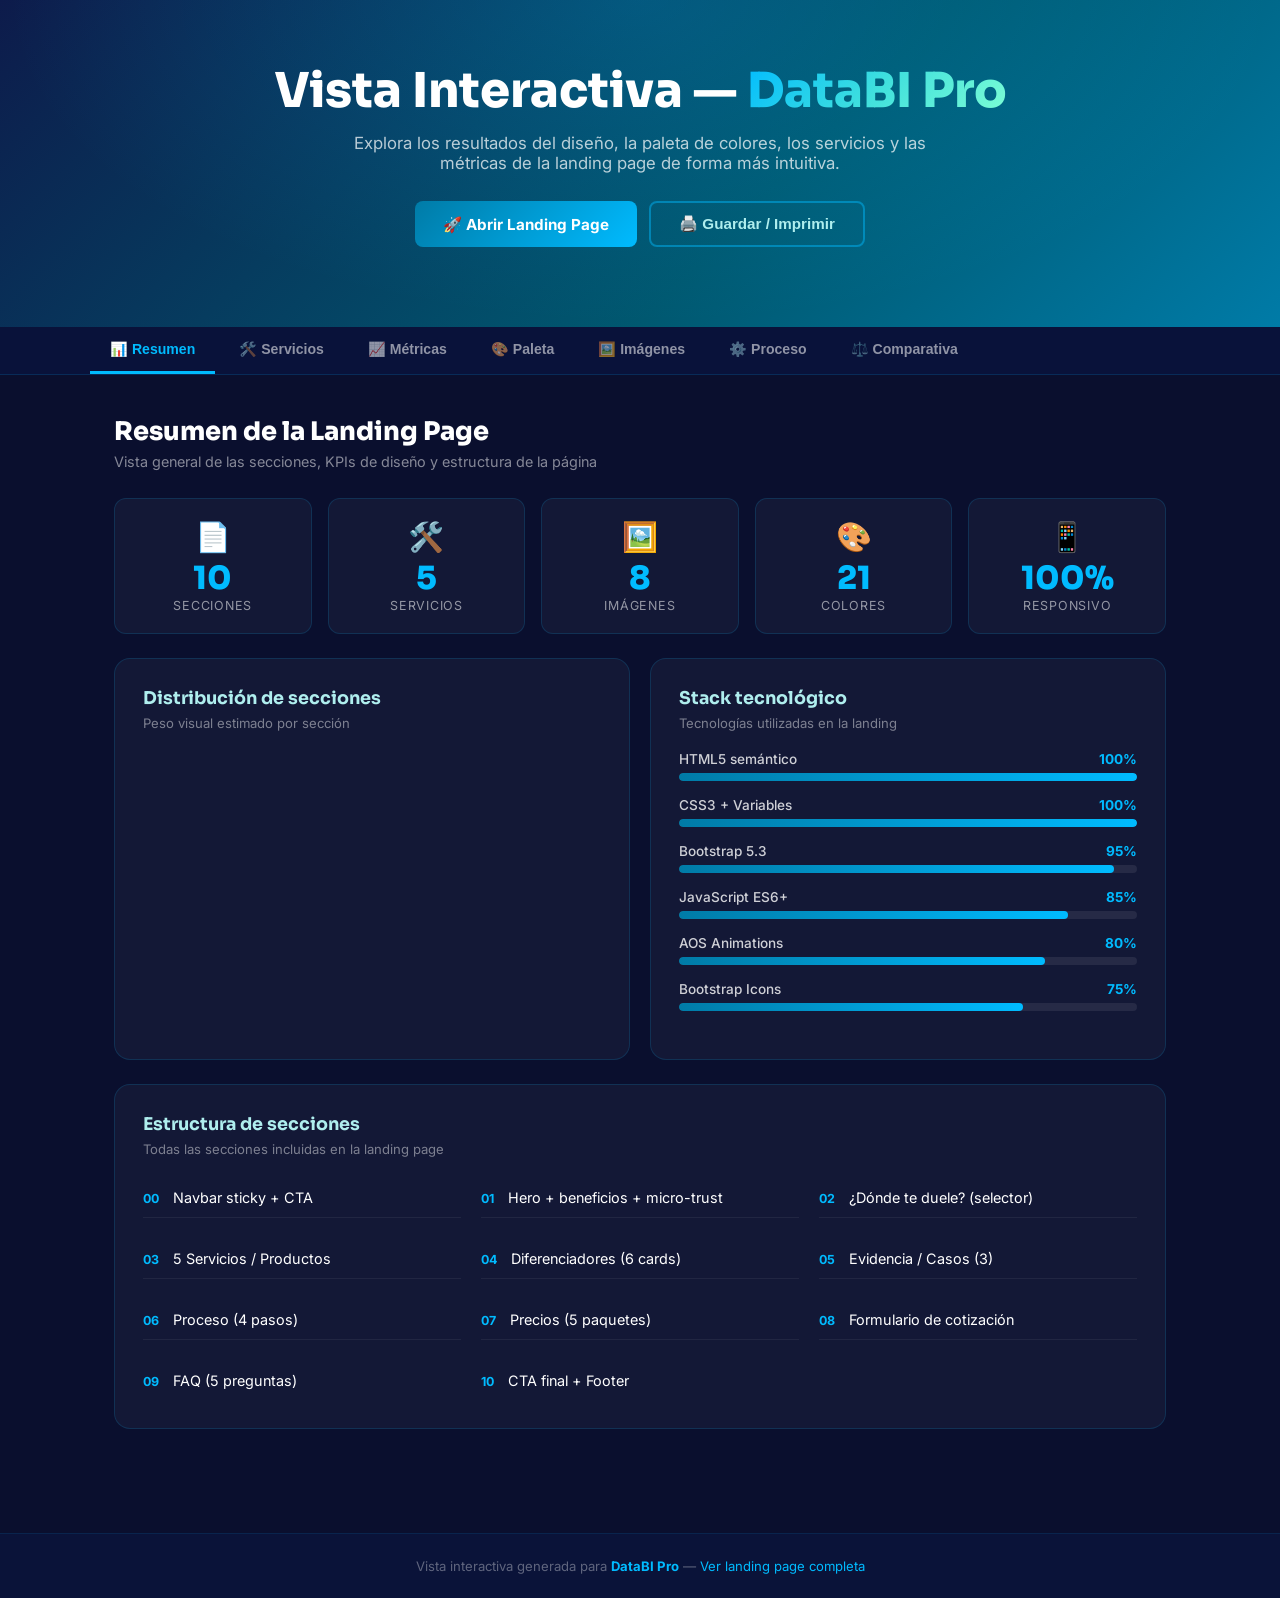
==== preview.html @ 124decd7 "Add files via upload" ====
<!DOCTYPE html>
<html lang="es">
<head>
  <meta charset="UTF-8" />
  <meta name="viewport" content="width=device-width, initial-scale=1.0" />
  <title>Vista Previa Interactiva — DataBI Pro Landing Page</title>
  <link href="https://fonts.googleapis.com/css2?family=Inter:wght@300;400;500;600;700;800&family=Sora:wght@600;700;800&display=swap" rel="stylesheet" />
  <script src="https://cdn.jsdelivr.net/npm/chart.js@4.4.3/dist/chart.umd.min.js"></script>
  <style>
    :root {
      --cyan:      #00BBFF;
      --turquoise: #40E0DD;
      --teal:      #008080;
      --cerulean:  #007BA7;
      --midnight:  #191970;
      --deep-sea:  #005870;
      --aqua:      #7FFFD4;
      --sky:       #87CEEB;
      --pale:      #AFEEEE;
    }

    * { box-sizing: border-box; margin: 0; padding: 0; }
    html { scroll-behavior: smooth; }

    body {
      font-family: 'Inter', sans-serif;
      background: #0a0f2e;
      color: #e8f4fd;
      overflow-x: hidden;
    }

    /* ── Header ─────────────────────────────────────────── */
    .pv-header {
      background: linear-gradient(135deg, #0d1b4b 0%, #005870 60%, #007BA7 100%);
      padding: 60px 24px 80px;
      text-align: center;
      position: relative;
      overflow: hidden;
    }

    .pv-header::before {
      content: '';
      position: absolute;
      inset: 0;
      background: radial-gradient(ellipse at 50% 0%, rgba(0,187,255,0.18) 0%, transparent 70%);
    }

    .pv-header h1 {
      font-family: 'Sora', sans-serif;
      font-size: clamp(1.8rem, 4vw, 3rem);
      font-weight: 800;
      color: #fff;
      position: relative;
      z-index: 1;
      margin-bottom: 12px;
    }

    .pv-header h1 span {
      background: linear-gradient(135deg, var(--cyan), var(--turquoise), var(--aqua));
      -webkit-background-clip: text;
      -webkit-text-fill-color: transparent;
      background-clip: text;
    }

    .pv-header p {
      color: rgba(255,255,255,0.72);
      font-size: 1.05rem;
      max-width: 640px;
      margin: 0 auto 28px;
      position: relative;
      z-index: 1;
    }

    .pv-header-btns {
      display: flex;
      flex-wrap: wrap;
      gap: 12px;
      justify-content: center;
      position: relative;
      z-index: 1;
    }

    .btn-view-landing {
      background: linear-gradient(135deg, var(--cerulean), var(--cyan));
      color: #fff;
      font-weight: 700;
      font-size: 0.95rem;
      padding: 12px 28px;
      border-radius: 8px;
      border: none;
      cursor: pointer;
      text-decoration: none;
      transition: transform 0.2s, box-shadow 0.2s;
      display: inline-flex;
      align-items: center;
      gap: 8px;
    }

    .btn-view-landing:hover {
      transform: translateY(-2px);
      box-shadow: 0 8px 24px rgba(0,187,255,0.4);
      color: #fff;
    }

    .btn-outline {
      background: transparent;
      border: 2px solid rgba(0,187,255,0.45);
      color: var(--pale);
      font-weight: 600;
      font-size: 0.95rem;
      padding: 12px 28px;
      border-radius: 8px;
      cursor: pointer;
      text-decoration: none;
      transition: background 0.2s, border-color 0.2s;
      display: inline-flex;
      align-items: center;
      gap: 8px;
    }

    .btn-outline:hover {
      background: rgba(0,187,255,0.1);
      border-color: var(--cyan);
      color: var(--pale);
    }

    /* ── Nav tabs ────────────────────────────────────────── */
    .pv-nav {
      background: rgba(10, 20, 60, 0.95);
      border-bottom: 1px solid rgba(0,187,255,0.15);
      position: sticky;
      top: 0;
      z-index: 100;
      padding: 0 24px;
      overflow-x: auto;
    }

    .pv-nav-inner {
      display: flex;
      gap: 4px;
      max-width: 1100px;
      margin: 0 auto;
      white-space: nowrap;
    }

    .pv-tab {
      padding: 14px 20px;
      font-size: 0.88rem;
      font-weight: 600;
      color: rgba(255,255,255,0.55);
      cursor: pointer;
      border-bottom: 3px solid transparent;
      transition: color 0.2s, border-color 0.2s;
      background: none;
      border-top: none;
      border-left: none;
      border-right: none;
      white-space: nowrap;
    }

    .pv-tab:hover { color: var(--cyan); }
    .pv-tab.active {
      color: var(--cyan);
      border-bottom-color: var(--cyan);
    }

    /* ── Main container ──────────────────────────────────── */
    .pv-main {
      max-width: 1100px;
      margin: 0 auto;
      padding: 40px 24px 80px;
    }

    /* ── Section panels ──────────────────────────────────── */
    .pv-panel {
      display: none;
      animation: fadeIn 0.4s ease;
    }

    .pv-panel.active { display: block; }

    @keyframes fadeIn {
      from { opacity: 0; transform: translateY(12px); }
      to   { opacity: 1; transform: translateY(0); }
    }

    /* ── Cards ───────────────────────────────────────────── */
    .pv-card {
      background: rgba(255,255,255,0.04);
      border: 1px solid rgba(0,187,255,0.15);
      border-radius: 16px;
      padding: 28px;
      margin-bottom: 24px;
      transition: border-color 0.25s;
    }

    .pv-card:hover { border-color: rgba(0,187,255,0.35); }

    .pv-card-title {
      font-family: 'Sora', sans-serif;
      font-size: 1.1rem;
      font-weight: 700;
      color: var(--pale);
      margin-bottom: 6px;
    }

    .pv-card-sub {
      font-size: 0.82rem;
      color: rgba(255,255,255,0.45);
      margin-bottom: 20px;
    }

    /* ── Grid ────────────────────────────────────────────── */
    .grid-2 { display: grid; grid-template-columns: repeat(auto-fit, minmax(300px, 1fr)); gap: 20px; }
    .grid-3 { display: grid; grid-template-columns: repeat(auto-fit, minmax(240px, 1fr)); gap: 20px; }
    .grid-5 { display: grid; grid-template-columns: repeat(auto-fit, minmax(180px, 1fr)); gap: 16px; }

    /* ── KPI tiles ───────────────────────────────────────── */
    .kpi-tile {
      background: rgba(255,255,255,0.04);
      border: 1px solid rgba(0,187,255,0.15);
      border-radius: 12px;
      padding: 20px;
      text-align: center;
      transition: transform 0.2s, border-color 0.2s;
    }

    .kpi-tile:hover {
      transform: translateY(-3px);
      border-color: var(--cyan);
    }

    .kpi-icon {
      font-size: 1.8rem;
      margin-bottom: 8px;
    }

    .kpi-value {
      font-family: 'Sora', sans-serif;
      font-size: 2rem;
      font-weight: 800;
      color: var(--cyan);
      line-height: 1;
      margin-bottom: 4px;
    }

    .kpi-label {
      font-size: 0.78rem;
      color: rgba(255,255,255,0.55);
      text-transform: uppercase;
      letter-spacing: 0.06em;
    }

    /* ── Section heading ─────────────────────────────────── */
    .pv-section-heading {
      margin-bottom: 28px;
    }

    .pv-section-heading h2 {
      font-family: 'Sora', sans-serif;
      font-size: 1.6rem;
      font-weight: 800;
      color: #fff;
      margin-bottom: 6px;
    }

    .pv-section-heading p {
      font-size: 0.9rem;
      color: rgba(255,255,255,0.5);
    }

    /* ── Chart wrapper ───────────────────────────────────── */
    .chart-wrapper {
      position: relative;
      height: 280px;
    }

    .chart-wrapper-tall {
      position: relative;
      height: 340px;
    }

    /* ── Color palette display ───────────────────────────── */
    .palette-grid {
      display: grid;
      grid-template-columns: repeat(auto-fill, minmax(120px, 1fr));
      gap: 10px;
    }

    .palette-swatch {
      border-radius: 10px;
      overflow: hidden;
      border: 1px solid rgba(255,255,255,0.08);
      cursor: pointer;
      transition: transform 0.2s;
    }

    .palette-swatch:hover { transform: scale(1.04); }

    .swatch-color {
      height: 60px;
    }

    .swatch-info {
      background: rgba(10,20,60,0.85);
      padding: 8px 10px;
    }

    .swatch-name {
      font-size: 0.72rem;
      font-weight: 600;
      color: rgba(255,255,255,0.85);
      display: block;
      margin-bottom: 2px;
    }

    .swatch-hex {
      font-size: 0.68rem;
      color: rgba(255,255,255,0.45);
      font-family: monospace;
    }

    /* ── Service cards ───────────────────────────────────── */
    .service-mini {
      background: rgba(255,255,255,0.04);
      border: 1px solid rgba(0,187,255,0.15);
      border-radius: 12px;
      padding: 20px;
      transition: transform 0.2s, border-color 0.2s;
    }

    .service-mini:hover {
      transform: translateY(-3px);
      border-color: var(--cyan);
    }

    .service-mini-num {
      font-family: 'Sora', sans-serif;
      font-size: 2rem;
      font-weight: 900;
      color: rgba(0,187,255,0.2);
      line-height: 1;
      margin-bottom: -4px;
    }

    .service-mini-title {
      font-weight: 700;
      font-size: 0.92rem;
      color: #fff;
      margin-bottom: 6px;
    }

    .service-mini-desc {
      font-size: 0.8rem;
      color: rgba(255,255,255,0.5);
      line-height: 1.5;
    }

    .service-mini-badge {
      display: inline-block;
      background: rgba(0,187,255,0.12);
      border: 1px solid rgba(0,187,255,0.25);
      color: var(--cyan);
      font-size: 0.7rem;
      font-weight: 600;
      padding: 3px 10px;
      border-radius: 50px;
      margin-top: 10px;
    }

    /* ── Timeline ────────────────────────────────────────── */
    .timeline {
      position: relative;
      padding-left: 32px;
    }

    .timeline::before {
      content: '';
      position: absolute;
      left: 11px;
      top: 0;
      bottom: 0;
      width: 2px;
      background: linear-gradient(to bottom, var(--cyan), transparent);
    }

    .timeline-item {
      position: relative;
      margin-bottom: 28px;
    }

    .timeline-dot {
      position: absolute;
      left: -28px;
      top: 4px;
      width: 24px;
      height: 24px;
      background: linear-gradient(135deg, var(--cerulean), var(--cyan));
      border-radius: 50%;
      display: flex;
      align-items: center;
      justify-content: center;
      font-size: 0.7rem;
      font-weight: 800;
      color: #fff;
    }

    .timeline-title {
      font-weight: 700;
      font-size: 0.95rem;
      color: #fff;
      margin-bottom: 4px;
    }

    .timeline-desc {
      font-size: 0.84rem;
      color: rgba(255,255,255,0.55);
    }

    .timeline-badge {
      display: inline-block;
      background: rgba(64,224,221,0.12);
      color: var(--turquoise);
      font-size: 0.72rem;
      font-weight: 600;
      padding: 2px 10px;
      border-radius: 50px;
      margin-left: 8px;
    }

    /* ── Comparison table ────────────────────────────────── */
    .compare-table {
      width: 100%;
      border-collapse: collapse;
      font-size: 0.88rem;
    }

    .compare-table th {
      padding: 12px 16px;
      text-align: left;
      font-size: 0.78rem;
      font-weight: 700;
      text-transform: uppercase;
      letter-spacing: 0.06em;
      color: rgba(255,255,255,0.45);
      border-bottom: 1px solid rgba(0,187,255,0.15);
    }

    .compare-table td {
      padding: 12px 16px;
      border-bottom: 1px solid rgba(255,255,255,0.05);
      color: rgba(255,255,255,0.8);
      vertical-align: middle;
    }

    .compare-table tr:hover td {
      background: rgba(0,187,255,0.04);
    }

    .check-yes { color: #40E0DD; font-size: 1.1rem; }
    .check-no  { color: rgba(255,100,100,0.7); font-size: 1.1rem; }

    /* ── Progress bars ───────────────────────────────────── */
    .prog-item { margin-bottom: 16px; }

    .prog-label {
      display: flex;
      justify-content: space-between;
      margin-bottom: 6px;
      font-size: 0.85rem;
    }

    .prog-label span:first-child { color: rgba(255,255,255,0.8); font-weight: 500; }
    .prog-label span:last-child  { color: var(--cyan); font-weight: 700; }

    .prog-bar-bg {
      height: 8px;
      background: rgba(255,255,255,0.08);
      border-radius: 50px;
      overflow: hidden;
    }

    .prog-bar-fill {
      height: 100%;
      border-radius: 50px;
      background: linear-gradient(90deg, var(--cerulean), var(--cyan));
      width: 0%;
      transition: width 1.2s cubic-bezier(0.4, 0, 0.2, 1);
    }

    /* ── Image gallery ───────────────────────────────────── */
    .img-gallery {
      display: grid;
      grid-template-columns: repeat(auto-fill, minmax(220px, 1fr));
      gap: 12px;
    }

    .img-gallery-item {
      border-radius: 10px;
      overflow: hidden;
      border: 1px solid rgba(0,187,255,0.15);
      cursor: pointer;
      transition: transform 0.2s, border-color 0.2s;
      position: relative;
    }

    .img-gallery-item:hover {
      transform: scale(1.02);
      border-color: var(--cyan);
    }

    .img-gallery-item img {
      width: 100%;
      height: 140px;
      object-fit: cover;
      display: block;
    }

    .img-gallery-caption {
      padding: 8px 10px;
      font-size: 0.75rem;
      color: rgba(255,255,255,0.6);
      background: rgba(10,20,60,0.85);
    }

    /* ── Lightbox ────────────────────────────────────────── */
    .lightbox {
      display: none;
      position: fixed;
      inset: 0;
      background: rgba(0,0,0,0.9);
      z-index: 9999;
      align-items: center;
      justify-content: center;
      padding: 20px;
    }

    .lightbox.open { display: flex; }

    .lightbox img {
      max-width: 90vw;
      max-height: 85vh;
      border-radius: 12px;
      box-shadow: 0 20px 60px rgba(0,0,0,0.5);
    }

    .lightbox-close {
      position: absolute;
      top: 20px;
      right: 24px;
      font-size: 2rem;
      color: #fff;
      cursor: pointer;
      background: none;
      border: none;
      line-height: 1;
    }

    /* ── Tooltip ─────────────────────────────────────────── */
    .tooltip-copy {
      position: fixed;
      bottom: 24px;
      left: 50%;
      transform: translateX(-50%);
      background: var(--cerulean);
      color: #fff;
      padding: 8px 20px;
      border-radius: 50px;
      font-size: 0.85rem;
      font-weight: 600;
      opacity: 0;
      transition: opacity 0.3s;
      pointer-events: none;
      z-index: 9998;
    }

    .tooltip-copy.show { opacity: 1; }

    /* ── Footer ──────────────────────────────────────────── */
    .pv-footer {
      background: rgba(10,20,60,0.8);
      border-top: 1px solid rgba(0,187,255,0.1);
      padding: 24px;
      text-align: center;
    }

    .pv-footer p {
      font-size: 0.82rem;
      color: rgba(255,255,255,0.35);
    }

    .pv-footer a {
      color: var(--cyan);
      text-decoration: none;
    }

    /* ── Responsive ──────────────────────────────────────── */
    @media (max-width: 600px) {
      .pv-header { padding: 40px 16px 60px; }
      .pv-main { padding: 24px 16px 60px; }
      .grid-2, .grid-3, .grid-5 { grid-template-columns: 1fr; }
      .chart-wrapper { height: 220px; }
    }
  </style>
</head>
<body>

<!-- ── Header ────────────────────────────────────────────── -->
<div class="pv-header">
  <h1>Vista Interactiva — <span>DataBI Pro</span></h1>
  <p>Explora los resultados del diseño, la paleta de colores, los servicios y las métricas de la landing page de forma más intuitiva.</p>
  <div class="pv-header-btns">
    <a href="index.html" target="_blank" class="btn-view-landing">
      🚀 Abrir Landing Page
    </a>
    <button class="btn-outline" onclick="window.print()">
      🖨️ Guardar / Imprimir
    </button>
  </div>
</div>

<!-- ── Navigation tabs ───────────────────────────────────── -->
<nav class="pv-nav">
  <div class="pv-nav-inner">
    <button class="pv-tab active" onclick="showPanel('overview')">📊 Resumen</button>
    <button class="pv-tab" onclick="showPanel('services')">🛠️ Servicios</button>
    <button class="pv-tab" onclick="showPanel('metrics')">📈 Métricas</button>
    <button class="pv-tab" onclick="showPanel('palette')">🎨 Paleta</button>
    <button class="pv-tab" onclick="showPanel('images')">🖼️ Imágenes</button>
    <button class="pv-tab" onclick="showPanel('process')">⚙️ Proceso</button>
    <button class="pv-tab" onclick="showPanel('compare')">⚖️ Comparativa</button>
  </div>
</nav>

<!-- ── Main content ──────────────────────────────────────── -->
<main class="pv-main">

  <!-- ===== OVERVIEW ===== -->
  <div id="panel-overview" class="pv-panel active">
    <div class="pv-section-heading">
      <h2>Resumen de la Landing Page</h2>
      <p>Vista general de las secciones, KPIs de diseño y estructura de la página</p>
    </div>

    <!-- KPIs -->
    <div class="grid-5" style="margin-bottom:24px;">
      <div class="kpi-tile">
        <div class="kpi-icon">📄</div>
        <div class="kpi-value" data-count="10">0</div>
        <div class="kpi-label">Secciones</div>
      </div>
      <div class="kpi-tile">
        <div class="kpi-icon">🛠️</div>
        <div class="kpi-value" data-count="5">0</div>
        <div class="kpi-label">Servicios</div>
      </div>
      <div class="kpi-tile">
        <div class="kpi-icon">🖼️</div>
        <div class="kpi-value" data-count="8">0</div>
        <div class="kpi-label">Imágenes</div>
      </div>
      <div class="kpi-tile">
        <div class="kpi-icon">🎨</div>
        <div class="kpi-value" data-count="21">0</div>
        <div class="kpi-label">Colores</div>
      </div>
      <div class="kpi-tile">
        <div class="kpi-icon">📱</div>
        <div class="kpi-value">100%</div>
        <div class="kpi-label">Responsivo</div>
      </div>
    </div>

    <div class="grid-2">
      <!-- Secciones chart -->
      <div class="pv-card">
        <div class="pv-card-title">Distribución de secciones</div>
        <div class="pv-card-sub">Peso visual estimado por sección</div>
        <div class="chart-wrapper">
          <canvas id="sectionsChart"></canvas>
        </div>
      </div>

      <!-- Tech stack -->
      <div class="pv-card">
        <div class="pv-card-title">Stack tecnológico</div>
        <div class="pv-card-sub">Tecnologías utilizadas en la landing</div>
        <div style="margin-top:8px;">
          <div class="prog-item">
            <div class="prog-label"><span>HTML5 semántico</span><span>100%</span></div>
            <div class="prog-bar-bg"><div class="prog-bar-fill" data-width="100"></div></div>
          </div>
          <div class="prog-item">
            <div class="prog-label"><span>CSS3 + Variables</span><span>100%</span></div>
            <div class="prog-bar-bg"><div class="prog-bar-fill" data-width="100"></div></div>
          </div>
          <div class="prog-item">
            <div class="prog-label"><span>Bootstrap 5.3</span><span>95%</span></div>
            <div class="prog-bar-bg"><div class="prog-bar-fill" data-width="95"></div></div>
          </div>
          <div class="prog-item">
            <div class="prog-label"><span>JavaScript ES6+</span><span>85%</span></div>
            <div class="prog-bar-bg"><div class="prog-bar-fill" data-width="85"></div></div>
          </div>
          <div class="prog-item">
            <div class="prog-label"><span>AOS Animations</span><span>80%</span></div>
            <div class="prog-bar-bg"><div class="prog-bar-fill" data-width="80"></div></div>
          </div>
          <div class="prog-item">
            <div class="prog-label"><span>Bootstrap Icons</span><span>75%</span></div>
            <div class="prog-bar-bg"><div class="prog-bar-fill" data-width="75"></div></div>
          </div>
        </div>
      </div>
    </div>

    <!-- Sections list -->
    <div class="pv-card">
      <div class="pv-card-title">Estructura de secciones</div>
      <div class="pv-card-sub">Todas las secciones incluidas en la landing page</div>
      <div class="grid-3" style="margin-top:8px;">
        <div style="padding:10px 0; border-bottom:1px solid rgba(255,255,255,0.06);">
          <span style="color:var(--cyan);font-weight:700;font-size:0.78rem;">00</span>
          <span style="color:#fff;font-size:0.9rem;margin-left:10px;">Navbar sticky + CTA</span>
        </div>
        <div style="padding:10px 0; border-bottom:1px solid rgba(255,255,255,0.06);">
          <span style="color:var(--cyan);font-weight:700;font-size:0.78rem;">01</span>
          <span style="color:#fff;font-size:0.9rem;margin-left:10px;">Hero + beneficios + micro-trust</span>
        </div>
        <div style="padding:10px 0; border-bottom:1px solid rgba(255,255,255,0.06);">
          <span style="color:var(--cyan);font-weight:700;font-size:0.78rem;">02</span>
          <span style="color:#fff;font-size:0.9rem;margin-left:10px;">¿Dónde te duele? (selector)</span>
        </div>
        <div style="padding:10px 0; border-bottom:1px solid rgba(255,255,255,0.06);">
          <span style="color:var(--cyan);font-weight:700;font-size:0.78rem;">03</span>
          <span style="color:#fff;font-size:0.9rem;margin-left:10px;">5 Servicios / Productos</span>
        </div>
        <div style="padding:10px 0; border-bottom:1px solid rgba(255,255,255,0.06);">
          <span style="color:var(--cyan);font-weight:700;font-size:0.78rem;">04</span>
          <span style="color:#fff;font-size:0.9rem;margin-left:10px;">Diferenciadores (6 cards)</span>
        </div>
        <div style="padding:10px 0; border-bottom:1px solid rgba(255,255,255,0.06);">
          <span style="color:var(--cyan);font-weight:700;font-size:0.78rem;">05</span>
          <span style="color:#fff;font-size:0.9rem;margin-left:10px;">Evidencia / Casos (3)</span>
        </div>
        <div style="padding:10px 0; border-bottom:1px solid rgba(255,255,255,0.06);">
          <span style="color:var(--cyan);font-weight:700;font-size:0.78rem;">06</span>
          <span style="color:#fff;font-size:0.9rem;margin-left:10px;">Proceso (4 pasos)</span>
        </div>
        <div style="padding:10px 0; border-bottom:1px solid rgba(255,255,255,0.06);">
          <span style="color:var(--cyan);font-weight:700;font-size:0.78rem;">07</span>
          <span style="color:#fff;font-size:0.9rem;margin-left:10px;">Precios (5 paquetes)</span>
        </div>
        <div style="padding:10px 0; border-bottom:1px solid rgba(255,255,255,0.06);">
          <span style="color:var(--cyan);font-weight:700;font-size:0.78rem;">08</span>
          <span style="color:#fff;font-size:0.9rem;margin-left:10px;">Formulario de cotización</span>
        </div>
        <div style="padding:10px 0;">
          <span style="color:var(--cyan);font-weight:700;font-size:0.78rem;">09</span>
          <span style="color:#fff;font-size:0.9rem;margin-left:10px;">FAQ (5 preguntas)</span>
        </div>
        <div style="padding:10px 0;">
          <span style="color:var(--cyan);font-weight:700;font-size:0.78rem;">10</span>
          <span style="color:#fff;font-size:0.9rem;margin-left:10px;">CTA final + Footer</span>
        </div>
      </div>
    </div>
  </div>

  <!-- ===== SERVICES ===== -->
  <div id="panel-services" class="pv-panel">
    <div class="pv-section-heading">
      <h2>Los 5 Servicios</h2>
      <p>Detalle interactivo de cada producto ofrecido</p>
    </div>

    <div class="grid-2" style="margin-bottom:24px;">
      <div class="pv-card">
        <div class="pv-card-title">Distribución de servicios por tipo</div>
        <div class="pv-card-sub">Clasificación por área de especialización</div>
        <div class="chart-wrapper">
          <canvas id="servicesChart"></canvas>
        </div>
      </div>
      <div class="pv-card">
        <div class="pv-card-title">Complejidad estimada por servicio</div>
        <div class="pv-card-sub">Escala 1–10 según alcance técnico</div>
        <div class="chart-wrapper">
          <canvas id="complexityChart"></canvas>
        </div>
      </div>
    </div>

    <div class="grid-3">
      <div class="service-mini">
        <div class="service-mini-num">01</div>
        <div class="service-mini-title">Auditoría BI + Plan de Acción</div>
        <div class="service-mini-desc">Gobernanza + Performance. Revisión de modelo, DAX, seguridad y UX.</div>
        <div class="service-mini-badge">Gobernanza</div>
      </div>
      <div class="service-mini">
        <div class="service-mini-num">02</div>
        <div class="service-mini-title">Dashboard Power BI + Modelo</div>
        <div class="service-mini-desc">End-to-end. KPI definition, modelo estrella, DAX, publicación.</div>
        <div class="service-mini-badge">Visualización</div>
      </div>
      <div class="service-mini">
        <div class="service-mini-num">03</div>
        <div class="service-mini-title">Ingeniería y Arquitectura de Datos</div>
        <div class="service-mini-desc">ETL/ELT + Estructura. Pipeline, diccionario, automatización.</div>
        <div class="service-mini-badge">Data Eng.</div>
      </div>
      <div class="service-mini">
        <div class="service-mini-num">04</div>
        <div class="service-mini-title">Predicción y Analítica</div>
        <div class="service-mini-desc">Forecast + Modelos. Feature engineering, evaluación, insights.</div>
        <div class="service-mini-badge">ML / IA</div>
      </div>
      <div class="service-mini">
        <div class="service-mini-num">05</div>
        <div class="service-mini-title">Plan de Negocios</div>
        <div class="service-mini-desc">Para startups y expansión. Financiero, estrategia, KPIs, roadmap.</div>
        <div class="service-mini-badge">Estrategia</div>
      </div>
    </div>
  </div>

  <!-- ===== METRICS ===== -->
  <div id="panel-metrics" class="pv-panel">
    <div class="pv-section-heading">
      <h2>Métricas de Impacto</h2>
      <p>Resultados estimados que la landing page comunica a los prospectos</p>
    </div>

    <div class="grid-3" style="margin-bottom:24px;">
      <div class="kpi-tile">
        <div class="kpi-icon">⏱️</div>
        <div class="kpi-value">–40%</div>
        <div class="kpi-label">Horas de reporte</div>
      </div>
      <div class="kpi-tile">
        <div class="kpi-icon">🎯</div>
        <div class="kpi-value">+25%</div>
        <div class="kpi-label">Precisión forecast</div>
      </div>
      <div class="kpi-tile">
        <div class="kpi-icon">📅</div>
        <div class="kpi-value">–50%</div>
        <div class="kpi-label">Tiempo de cierre</div>
      </div>
    </div>

    <div class="grid-2">
      <div class="pv-card">
        <div class="pv-card-title">Antes vs. Después — Horas de reporte</div>
        <div class="pv-card-sub">Comparación mensual estimada</div>
        <div class="chart-wrapper">
          <canvas id="hoursChart"></canvas>
        </div>
      </div>
      <div class="pv-card">
        <div class="pv-card-title">Precisión de Forecast</div>
        <div class="pv-card-sub">Mejora progresiva con el modelo predictivo</div>
        <div class="chart-wrapper">
          <canvas id="forecastChart"></canvas>
        </div>
      </div>
    </div>

    <div class="pv-card">
      <div class="pv-card-title">Radar de capacidades — DataBI Pro vs. Consultora típica</div>
      <div class="pv-card-sub">Comparación multidimensional de valor entregado</div>
      <div class="chart-wrapper-tall">
        <canvas id="radarChart"></canvas>
      </div>
    </div>
  </div>

  <!-- ===== PALETTE ===== -->
  <div id="panel-palette" class="pv-panel">
    <div class="pv-section-heading">
      <h2>Paleta de Colores</h2>
      <p>Los 21 colores base utilizados en el diseño. Haz clic en un color para copiar el HEX.</p>
    </div>

    <div class="palette-grid" id="paletteGrid"></div>

    <div class="pv-card" style="margin-top:24px;">
      <div class="pv-card-title">Tipografías sugeridas</div>
      <div class="pv-card-sub">Fuentes modernas y legibles seleccionadas para la landing</div>
      <div class="grid-2" style="margin-top:12px;">
        <div style="padding:20px;background:rgba(255,255,255,0.04);border-radius:10px;border:1px solid rgba(0,187,255,0.15);">
          <p style="font-family:'Sora',sans-serif;font-size:1.8rem;font-weight:800;color:#fff;margin-bottom:8px;">Sora</p>
          <p style="font-size:0.82rem;color:rgba(255,255,255,0.5);">Titulares y encabezados — Peso 600, 700, 800</p>
          <p style="font-family:'Sora',sans-serif;font-size:1rem;color:var(--cyan);margin-top:8px;">AaBbCcDd 0123456789</p>
        </div>
        <div style="padding:20px;background:rgba(255,255,255,0.04);border-radius:10px;border:1px solid rgba(0,187,255,0.15);">
          <p style="font-family:'Inter',sans-serif;font-size:1.8rem;font-weight:700;color:#fff;margin-bottom:8px;">Inter</p>
          <p style="font-size:0.82rem;color:rgba(255,255,255,0.5);">Cuerpo y UI — Peso 300, 400, 500, 600, 700</p>
          <p style="font-family:'Inter',sans-serif;font-size:1rem;color:var(--turquoise);margin-top:8px;">AaBbCcDd 0123456789</p>
        </div>
      </div>
    </div>
  </div>

  <!-- ===== IMAGES ===== -->
  <div id="panel-images" class="pv-panel">
    <div class="pv-section-heading">
      <h2>Imágenes Generadas</h2>
      <p>Las 8 imágenes fotorrealistas creadas para la landing page. Haz clic para ampliar.</p>
    </div>

    <div class="img-gallery" id="imgGallery"></div>
  </div>

  <!-- ===== PROCESS ===== -->
  <div id="panel-process" class="pv-panel">
    <div class="pv-section-heading">
      <h2>Proceso de Trabajo</h2>
      <p>Los 4 pasos del proceso de entrega de DataBI Pro</p>
    </div>

    <div class="grid-2">
      <div class="pv-card">
        <div class="pv-card-title">Timeline del proceso</div>
        <div class="pv-card-sub">Desde la cotización hasta el traspaso</div>
        <div class="timeline" style="margin-top:16px;">
          <div class="timeline-item">
            <div class="timeline-dot">1</div>
            <div class="timeline-title">Cotización <span class="timeline-badge">Hoy</span></div>
            <div class="timeline-desc">Objetivo, fuentes de datos, urgencia y alcance. Sin compromiso.</div>
          </div>
          <div class="timeline-item">
            <div class="timeline-dot">2</div>
            <div class="timeline-title">Demo personalizada <span class="timeline-badge">Máx. 24h</span></div>
            <div class="timeline-desc">Demo funcional o propuesta visual ajustada a tu industria.</div>
          </div>
          <div class="timeline-item">
            <div class="timeline-dot">3</div>
            <div class="timeline-title">Implementación por sprints <span class="timeline-badge">Semanal</span></div>
            <div class="timeline-desc">Entregas medibles con avances visibles en cada iteración.</div>
          </div>
          <div class="timeline-item">
            <div class="timeline-dot">4</div>
            <div class="timeline-title">Traspaso + soporte <span class="timeline-badge">Final</span></div>
            <div class="timeline-desc">Documentación, handover completo y continuidad garantizada.</div>
          </div>
        </div>
      </div>

      <div class="pv-card">
        <div class="pv-card-title">Tiempo estimado por fase</div>
        <div class="pv-card-sub">Duración típica según tipo de proyecto</div>
        <div class="chart-wrapper">
          <canvas id="processChart"></canvas>
        </div>
      </div>
    </div>

    <div class="pv-card" style="margin-top:0;">
      <div class="pv-card-title">Metodología aplicada</div>
      <div class="pv-card-sub">Combinación de marcos ágiles y gestión formal</div>
      <div class="grid-3" style="margin-top:12px;">
        <div style="text-align:center;padding:16px;background:rgba(0,187,255,0.06);border-radius:10px;">
          <div style="font-size:2rem;margin-bottom:8px;">🏃</div>
          <div style="font-weight:700;color:#fff;margin-bottom:4px;">Scrum / Agile</div>
          <div style="font-size:0.8rem;color:rgba(255,255,255,0.5);">Sprints semanales / quincenales</div>
        </div>
        <div style="text-align:center;padding:16px;background:rgba(0,187,255,0.06);border-radius:10px;">
          <div style="font-size:2rem;margin-bottom:8px;">📋</div>
          <div style="font-weight:700;color:#fff;margin-bottom:4px;">PMI / IPMA</div>
          <div style="font-size:0.8rem;color:rgba(255,255,255,0.5);">Marco formal de gestión de proyectos</div>
        </div>
        <div style="text-align:center;padding:16px;background:rgba(0,187,255,0.06);border-radius:10px;">
          <div style="font-size:2rem;margin-bottom:8px;">🔒</div>
          <div style="font-weight:700;color:#fff;margin-bottom:4px;">Seguridad</div>
          <div style="font-size:0.8rem;color:rgba(255,255,255,0.5);">NDA + datos anonimizados disponibles</div>
        </div>
      </div>
    </div>
  </div>

  <!-- ===== COMPARE ===== -->
  <div id="panel-compare" class="pv-panel">
    <div class="pv-section-heading">
      <h2>Comparativa</h2>
      <p>DataBI Pro vs. consultoras típicas del mercado</p>
    </div>

    <div class="pv-card">
      <div class="pv-card-title">Tabla comparativa de diferenciadores</div>
      <div class="pv-card-sub">Características clave evaluadas</div>
      <div style="overflow-x:auto;margin-top:12px;">
        <table class="compare-table">
          <thead>
            <tr>
              <th>Característica</th>
              <th>DataBI Pro</th>
              <th>Consultora típica</th>
            </tr>
          </thead>
          <tbody>
            <tr>
              <td>KPIs verificables antes/después</td>
              <td><span class="check-yes">✓</span> Siempre</td>
              <td><span class="check-no">✗</span> Raramente</td>
            </tr>
            <tr>
              <td>Precios transparentes desde el inicio</td>
              <td><span class="check-yes">✓</span> Rangos claros</td>
              <td><span class="check-no">✗</span> Cotización opaca</td>
            </tr>
            <tr>
              <td>Demo personalizada en 24h</td>
              <td><span class="check-yes">✓</span> Garantizado</td>
              <td><span class="check-no">✗</span> 1–2 semanas</td>
            </tr>
            <tr>
              <td>Metodología ágil + formal (PMI/IPMA)</td>
              <td><span class="check-yes">✓</span> Combinada</td>
              <td>⚠️ Solo una</td>
            </tr>
            <tr>
              <td>Stack Microsoft end-to-end</td>
              <td><span class="check-yes">✓</span> Nativo</td>
              <td>⚠️ Parcial</td>
            </tr>
            <tr>
              <td>NDA antes de revisar datos</td>
              <td><span class="check-yes">✓</span> Disponible</td>
              <td>⚠️ Opcional</td>
            </tr>
            <tr>
              <td>Entregables definidos por contrato</td>
              <td><span class="check-yes">✓</span> Siempre</td>
              <td>⚠️ A veces</td>
            </tr>
            <tr>
              <td>Capacidad limitada (calidad garantizada)</td>
              <td><span class="check-yes">✓</span> 3 proyectos/mes</td>
              <td><span class="check-no">✗</span> Sin límite</td>
            </tr>
          </tbody>
        </table>
      </div>
    </div>

    <div class="pv-card">
      <div class="pv-card-title">Paquetes disponibles</div>
      <div class="pv-card-sub">Resumen de los 5 paquetes con su perfil ideal</div>
      <div style="overflow-x:auto;margin-top:12px;">
        <table class="compare-table">
          <thead>
            <tr>
              <th>Paquete</th>
              <th>Nombre</th>
              <th>Ideal para</th>
              <th>Entregables clave</th>
            </tr>
          </thead>
          <tbody>
            <tr>
              <td><span style="color:var(--cyan);font-weight:700;">A</span></td>
              <td>Auditoría BI</td>
              <td>BI lento / sin gobierno</td>
              <td>Informe + Quick wins + Plan</td>
            </tr>
            <tr>
              <td><span style="color:var(--cyan);font-weight:700;">B</span></td>
              <td>Dashboard + Modelo</td>
              <td>Tablero corporativo</td>
              <td>Dataset + Reporte + Guía</td>
            </tr>
            <tr>
              <td><span style="color:var(--cyan);font-weight:700;">C</span></td>
              <td>Data Engineering</td>
              <td>Múltiples fuentes</td>
              <td>Pipeline + Diccionario</td>
            </tr>
            <tr>
              <td><span style="color:var(--cyan);font-weight:700;">D</span></td>
              <td>Forecast / Predicción</td>
              <td>Proyección con control</td>
              <td>Modelo + Métricas + Insights</td>
            </tr>
            <tr>
              <td><span style="color:var(--cyan);font-weight:700;">E</span></td>
              <td>Plan de Negocios</td>
              <td>Startup o expansión</td>
              <td>Documento + Financiero + KPIs</td>
            </tr>
          </tbody>
        </table>
      </div>
    </div>
  </div>

</main>

<!-- ── Footer ─────────────────────────────────────────────── -->
<div class="pv-footer">
  <p>Vista interactiva generada para <strong style="color:var(--cyan);">DataBI Pro</strong> — <a href="index.html" target="_blank">Ver landing page completa</a></p>
</div>

<!-- ── Lightbox ───────────────────────────────────────────── -->
<div class="lightbox" id="lightbox" onclick="closeLightbox()">
  <button class="lightbox-close" onclick="closeLightbox()">✕</button>
  <img id="lightboxImg" src="" alt="" />
</div>

<!-- ── Tooltip ────────────────────────────────────────────── -->
<div class="tooltip-copy" id="tooltipCopy">¡HEX copiado al portapapeles!</div>

<script>
/* ── Tab navigation ─────────────────────────────────────── */
function showPanel(id) {
  document.querySelectorAll('.pv-panel').forEach(p => p.classList.remove('active'));
  document.querySelectorAll('.pv-tab').forEach(t => t.classList.remove('active'));
  document.getElementById('panel-' + id).classList.add('active');
  event.currentTarget.classList.add('active');
  // Animate progress bars when tech panel shown
  if (id === 'overview') animateBars();
  if (id === 'metrics') initMetricCharts();
}

/* ── Counter animation ──────────────────────────────────── */
function animateCounters() {
  document.querySelectorAll('[data-count]').forEach(el => {
    const target = parseInt(el.dataset.count);
    let current = 0;
    const step = Math.ceil(target / 30);
    const timer = setInterval(() => {
      current = Math.min(current + step, target);
      el.textContent = current;
      if (current >= target) clearInterval(timer);
    }, 40);
  });
}

/* ── Progress bars ──────────────────────────────────────── */
function animateBars() {
  setTimeout(() => {
    document.querySelectorAll('.prog-bar-fill').forEach(bar => {
      bar.style.width = bar.dataset.width + '%';
    });
  }, 200);
}

/* ── Color palette ──────────────────────────────────────── */
const palette = [
  { name: 'Pale Blue',       hex: '#AFEEEE' },
  { name: 'Sky Blue',        hex: '#87CEEB' },
  { name: 'Aquamarine',      hex: '#7FFFD4' },
  { name: 'Aqua Blue',       hex: '#00FFFF' },
  { name: 'Cyan',            hex: '#00BBFF' },
  { name: 'Azure',           hex: '#007FFF' },
  { name: 'Deep Blue',       hex: '#0000FF' },
  { name: 'Turquoise',       hex: '#40E0DD' },
  { name: 'Deep Turquoise',  hex: '#00CED1' },
  { name: 'Teal',            hex: '#008080' },
  { name: 'Dark Cyan',       hex: '#008888' },
  { name: 'Cerulean',        hex: '#007BA7' },
  { name: 'Sea Green',       hex: '#2E8B57' },
  { name: 'Deep Sea Blue',   hex: '#005870' },
  { name: 'Steel Blue',      hex: '#4682B4' },
  { name: 'Royal Blue',      hex: '#4169E1' },
  { name: 'Cobalt Blue',     hex: '#0047AB' },
  { name: 'Ocean Blue',      hex: '#4F4285' },
  { name: 'Indigo',          hex: '#4B0082' },
  { name: 'Navy Blue',       hex: '#000080' },
  { name: 'Midnight Blue',   hex: '#191970' },
];

function buildPalette() {
  const grid = document.getElementById('paletteGrid');
  palette.forEach(c => {
    const sw = document.createElement('div');
    sw.className = 'palette-swatch';
    sw.innerHTML = `
      <div class="swatch-color" style="background:${c.hex}"></div>
      <div class="swatch-info">
        <span class="swatch-name">${c.name}</span>
        <span class="swatch-hex">${c.hex}</span>
      </div>
    `;
    sw.addEventListener('click', () => copyHex(c.hex));
    grid.appendChild(sw);
  });
}

function copyHex(hex) {
  navigator.clipboard.writeText(hex).catch(() => {});
  const tip = document.getElementById('tooltipCopy');
  tip.textContent = `¡${hex} copiado!`;
  tip.classList.add('show');
  setTimeout(() => tip.classList.remove('show'), 2200);
}

/* ── Image gallery ──────────────────────────────────────── */
const images = [
  { src: 'images/hero-bg.jpg',           caption: 'Hero — Analista con dashboards' },
  { src: 'images/dashboard-powerbi.jpg', caption: 'Dashboard Power BI' },
  { src: 'images/data-engineering.jpg',  caption: 'Ingeniería de datos / ETL' },
  { src: 'images/bi-audit.jpg',          caption: 'Auditoría BI y gobernanza' },
  { src: 'images/forecast-prediction.jpg', caption: 'Predicción y analítica' },
  { src: 'images/business-plan.jpg',     caption: 'Plan de negocios' },
  { src: 'images/process-steps.jpg',     caption: 'Proceso ágil / sprints' },
  { src: 'images/profile-fortunato.jpg', caption: 'Fortunato Bravo Núñez' },
];

function buildGallery() {
  const gallery = document.getElementById('imgGallery');
  images.forEach(img => {
    const item = document.createElement('div');
    item.className = 'img-gallery-item';
    item.innerHTML = `
      <img src="${img.src}" alt="${img.caption}" loading="lazy" />
      <div class="img-gallery-caption">${img.caption}</div>
    `;
    item.addEventListener('click', () => openLightbox(img.src, img.caption));
    gallery.appendChild(item);
  });
}

function openLightbox(src, alt) {
  document.getElementById('lightboxImg').src = src;
  document.getElementById('lightboxImg').alt = alt;
  document.getElementById('lightbox').classList.add('open');
}

function closeLightbox() {
  document.getElementById('lightbox').classList.remove('open');
}

/* ── Charts ─────────────────────────────────────────────── */
const chartDefaults = {
  plugins: {
    legend: { labels: { color: 'rgba(255,255,255,0.7)', font: { family: 'Inter', size: 12 } } },
    tooltip: { backgroundColor: 'rgba(10,20,60,0.95)', titleColor: '#00BBFF', bodyColor: 'rgba(255,255,255,0.8)', borderColor: 'rgba(0,187,255,0.3)', borderWidth: 1 }
  },
  scales: {
    x: { ticks: { color: 'rgba(255,255,255,0.55)' }, grid: { color: 'rgba(255,255,255,0.06)' } },
    y: { ticks: { color: 'rgba(255,255,255,0.55)' }, grid: { color: 'rgba(255,255,255,0.06)' } }
  }
};

function initOverviewCharts() {
  // Sections donut
  new Chart(document.getElementById('sectionsChart'), {
    type: 'doughnut',
    data: {
      labels: ['Hero', 'Servicios', 'Precios', 'Formulario', 'Proceso', 'Diferenciadores', 'Evidencia', 'FAQ', 'Otros'],
      datasets: [{
        data: [18, 25, 15, 12, 10, 8, 7, 3, 2],
        backgroundColor: ['#007BA7','#00BBFF','#40E0DD','#7FFFD4','#4682B4','#008080','#005870','#4169E1','#191970'],
        borderWidth: 0,
        hoverOffset: 6
      }]
    },
    options: {
      responsive: true, maintainAspectRatio: false,
      plugins: { ...chartDefaults.plugins, legend: { position: 'right', labels: { color: 'rgba(255,255,255,0.7)', font: { size: 11 }, boxWidth: 12 } } },
      cutout: '60%'
    }
  });
}

function initServiceCharts() {
  new Chart(document.getElementById('servicesChart'), {
    type: 'pie',
    data: {
      labels: ['Auditoría BI', 'Dashboard Power BI', 'Data Engineering', 'Predicción', 'Plan de Negocios'],
      datasets: [{
        data: [20, 25, 20, 20, 15],
        backgroundColor: ['#007BA7','#00BBFF','#40E0DD','#4682B4','#2E8B57'],
        borderWidth: 0
      }]
    },
    options: {
      responsive: true, maintainAspectRatio: false,
      plugins: { ...chartDefaults.plugins, legend: { position: 'bottom', labels: { color: 'rgba(255,255,255,0.7)', font: { size: 11 }, boxWidth: 12 } } }
    }
  });

  new Chart(document.getElementById('complexityChart'), {
    type: 'bar',
    data: {
      labels: ['Auditoría BI', 'Dashboard PBI', 'Data Eng.', 'Predicción', 'Plan Negocio'],
      datasets: [{
        label: 'Complejidad (1–10)',
        data: [6, 7, 8, 9, 5],
        backgroundColor: ['rgba(0,123,167,0.7)','rgba(0,187,255,0.7)','rgba(64,224,221,0.7)','rgba(70,130,180,0.7)','rgba(46,139,87,0.7)'],
        borderColor: ['#007BA7','#00BBFF','#40E0DD','#4682B4','#2E8B57'],
        borderWidth: 2,
        borderRadius: 6
      }]
    },
    options: {
      responsive: true, maintainAspectRatio: false,
      plugins: { ...chartDefaults.plugins, legend: { display: false } },
      scales: { ...chartDefaults.scales, y: { ...chartDefaults.scales.y, min: 0, max: 10 } }
    }
  });
}

function initMetricCharts() {
  if (document.getElementById('hoursChart').chart) return;

  const hc = new Chart(document.getElementById('hoursChart'), {
    type: 'bar',
    data: {
      labels: ['Ene', 'Feb', 'Mar', 'Abr', 'May', 'Jun'],
      datasets: [
        { label: 'Antes (hrs)', data: [80, 78, 82, 80, 79, 81], backgroundColor: 'rgba(255,100,100,0.5)', borderColor: '#ff6464', borderWidth: 2, borderRadius: 4 },
        { label: 'Después (hrs)', data: [48, 46, 44, 43, 42, 41], backgroundColor: 'rgba(0,187,255,0.5)', borderColor: '#00BBFF', borderWidth: 2, borderRadius: 4 }
      ]
    },
    options: { responsive: true, maintainAspectRatio: false, plugins: chartDefaults.plugins, scales: chartDefaults.scales }
  });
  document.getElementById('hoursChart').chart = hc;

  const fc = new Chart(document.getElementById('forecastChart'), {
    type: 'line',
    data: {
      labels: ['Mes 1', 'Mes 2', 'Mes 3', 'Mes 4', 'Mes 5', 'Mes 6'],
      datasets: [
        { label: 'Sin modelo (%)', data: [62, 64, 63, 65, 64, 66], borderColor: 'rgba(255,100,100,0.8)', backgroundColor: 'rgba(255,100,100,0.1)', tension: 0.4, fill: true, pointRadius: 4 },
        { label: 'Con modelo (%)', data: [62, 70, 76, 82, 87, 91], borderColor: '#40E0DD', backgroundColor: 'rgba(64,224,221,0.1)', tension: 0.4, fill: true, pointRadius: 4 }
      ]
    },
    options: { responsive: true, maintainAspectRatio: false, plugins: chartDefaults.plugins, scales: { ...chartDefaults.scales, y: { ...chartDefaults.scales.y, min: 50, max: 100 } } }
  });
  document.getElementById('forecastChart').chart = fc;

  const rc = new Chart(document.getElementById('radarChart'), {
    type: 'radar',
    data: {
      labels: ['KPIs verificables', 'Transparencia precio', 'Velocidad entrega', 'Seguridad datos', 'Metodología', 'Stack técnico', 'Documentación'],
      datasets: [
        { label: 'DataBI Pro', data: [9, 9, 9, 8, 9, 9, 8], borderColor: '#00BBFF', backgroundColor: 'rgba(0,187,255,0.15)', pointBackgroundColor: '#00BBFF', pointRadius: 5 },
        { label: 'Consultora típica', data: [5, 4, 5, 6, 6, 6, 5], borderColor: 'rgba(255,100,100,0.7)', backgroundColor: 'rgba(255,100,100,0.08)', pointBackgroundColor: 'rgba(255,100,100,0.7)', pointRadius: 5 }
      ]
    },
    options: {
      responsive: true, maintainAspectRatio: false,
      plugins: chartDefaults.plugins,
      scales: {
        r: {
          min: 0, max: 10,
          ticks: { color: 'rgba(255,255,255,0.4)', stepSize: 2, backdropColor: 'transparent' },
          grid: { color: 'rgba(255,255,255,0.08)' },
          pointLabels: { color: 'rgba(255,255,255,0.7)', font: { size: 11 } },
          angleLines: { color: 'rgba(255,255,255,0.08)' }
        }
      }
    }
  });
  document.getElementById('radarChart').chart = rc;
}

function initProcessChart() {
  new Chart(document.getElementById('processChart'), {
    type: 'horizontalBar',
    ...(() => {
      return {
        type: 'bar',
        data: {
          labels: ['Cotización', 'Demo', 'Sprint 1', 'Sprint 2', 'Sprint 3', 'Traspaso'],
          datasets: [{
            label: 'Días estimados',
            data: [1, 1, 7, 7, 7, 3],
            backgroundColor: ['rgba(0,123,167,0.7)','rgba(0,187,255,0.7)','rgba(64,224,221,0.7)','rgba(64,224,221,0.6)','rgba(64,224,221,0.5)','rgba(46,139,87,0.7)'],
            borderColor: ['#007BA7','#00BBFF','#40E0DD','#40E0DD','#40E0DD','#2E8B57'],
            borderWidth: 2,
            borderRadius: 6
          }]
        },
        options: {
          indexAxis: 'y',
          responsive: true, maintainAspectRatio: false,
          plugins: { ...chartDefaults.plugins, legend: { display: false } },
          scales: { x: { ...chartDefaults.scales.x, title: { display: true, text: 'Días', color: 'rgba(255,255,255,0.4)' } }, y: chartDefaults.scales.y }
        }
      };
    })()
  });
}

/* ── Init ────────────────────────────────────────────────── */
document.addEventListener('DOMContentLoaded', () => {
  buildPalette();
  buildGallery();
  animateCounters();
  animateBars();
  initOverviewCharts();
  initServiceCharts();
  initProcessChart();
});

// ESC to close lightbox
document.addEventListener('keydown', e => {
  if (e.key === 'Escape') closeLightbox();
});
</script>
</body>
</html>
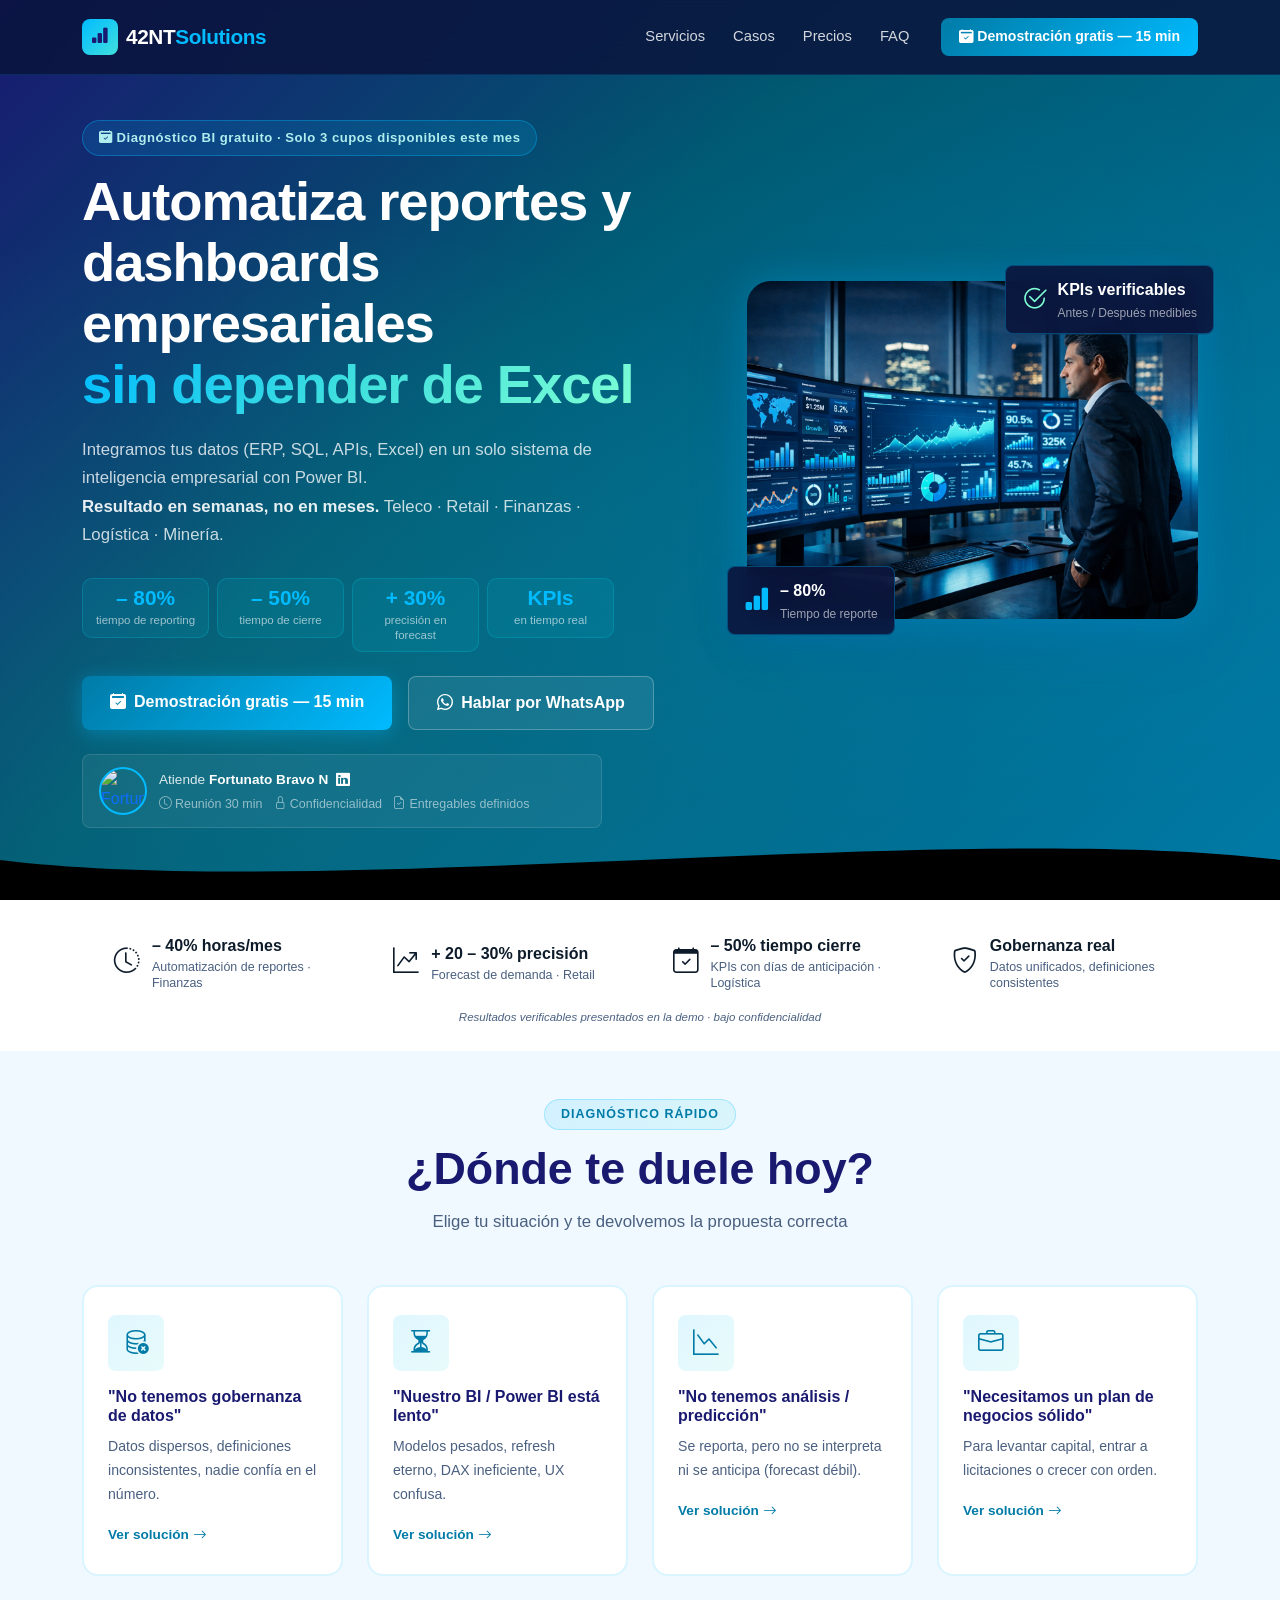
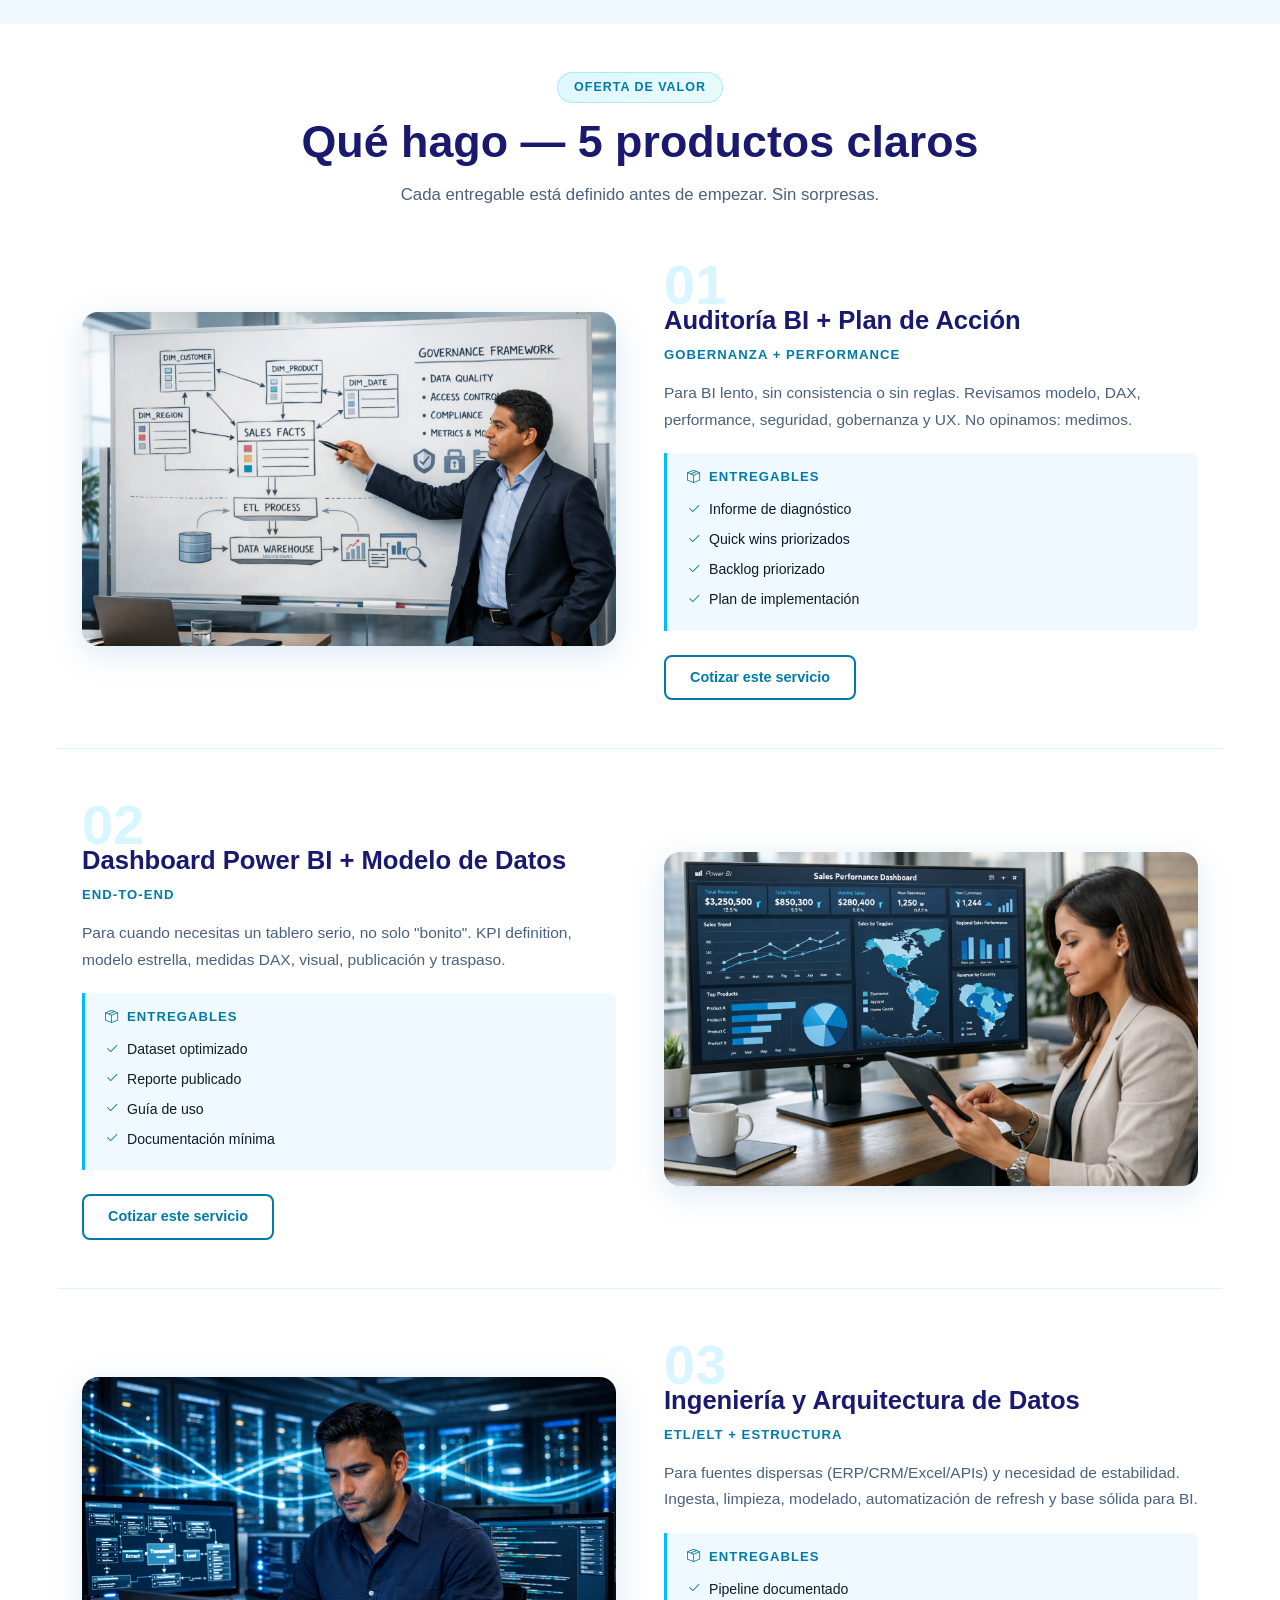
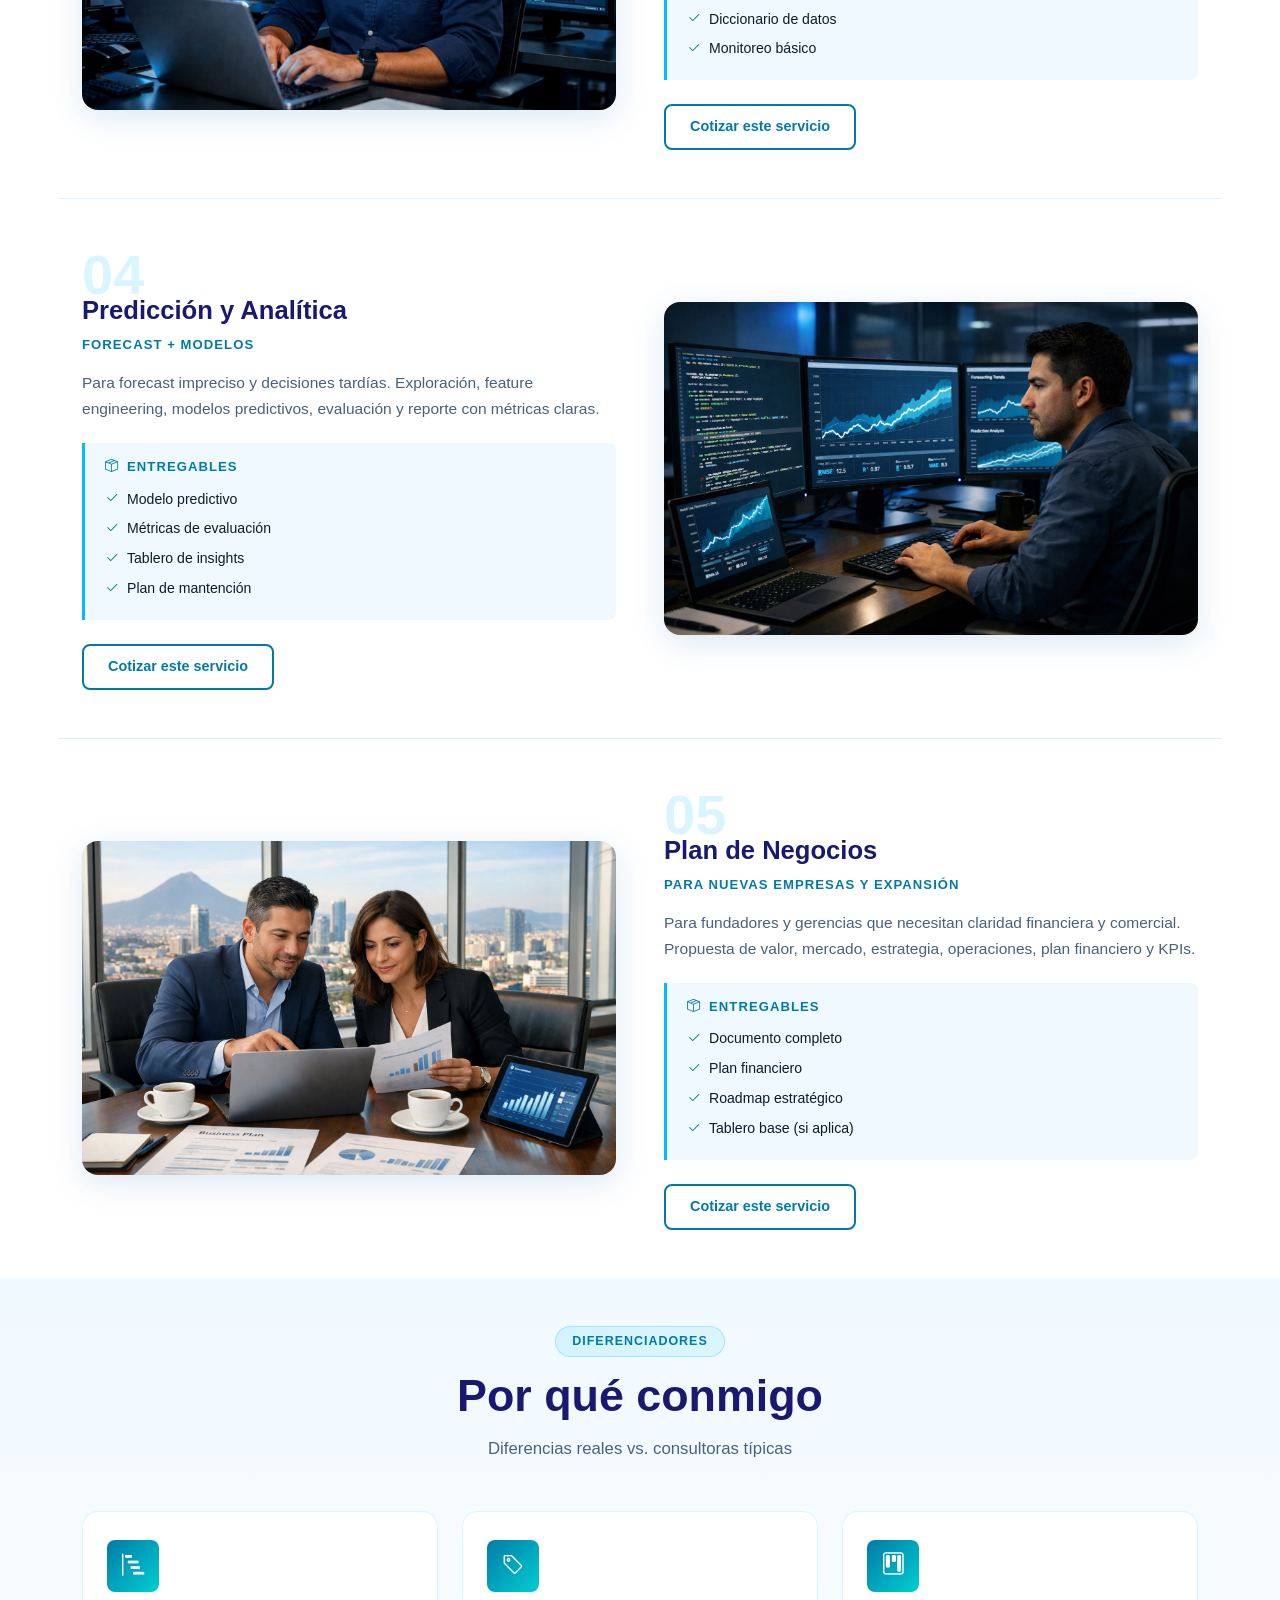
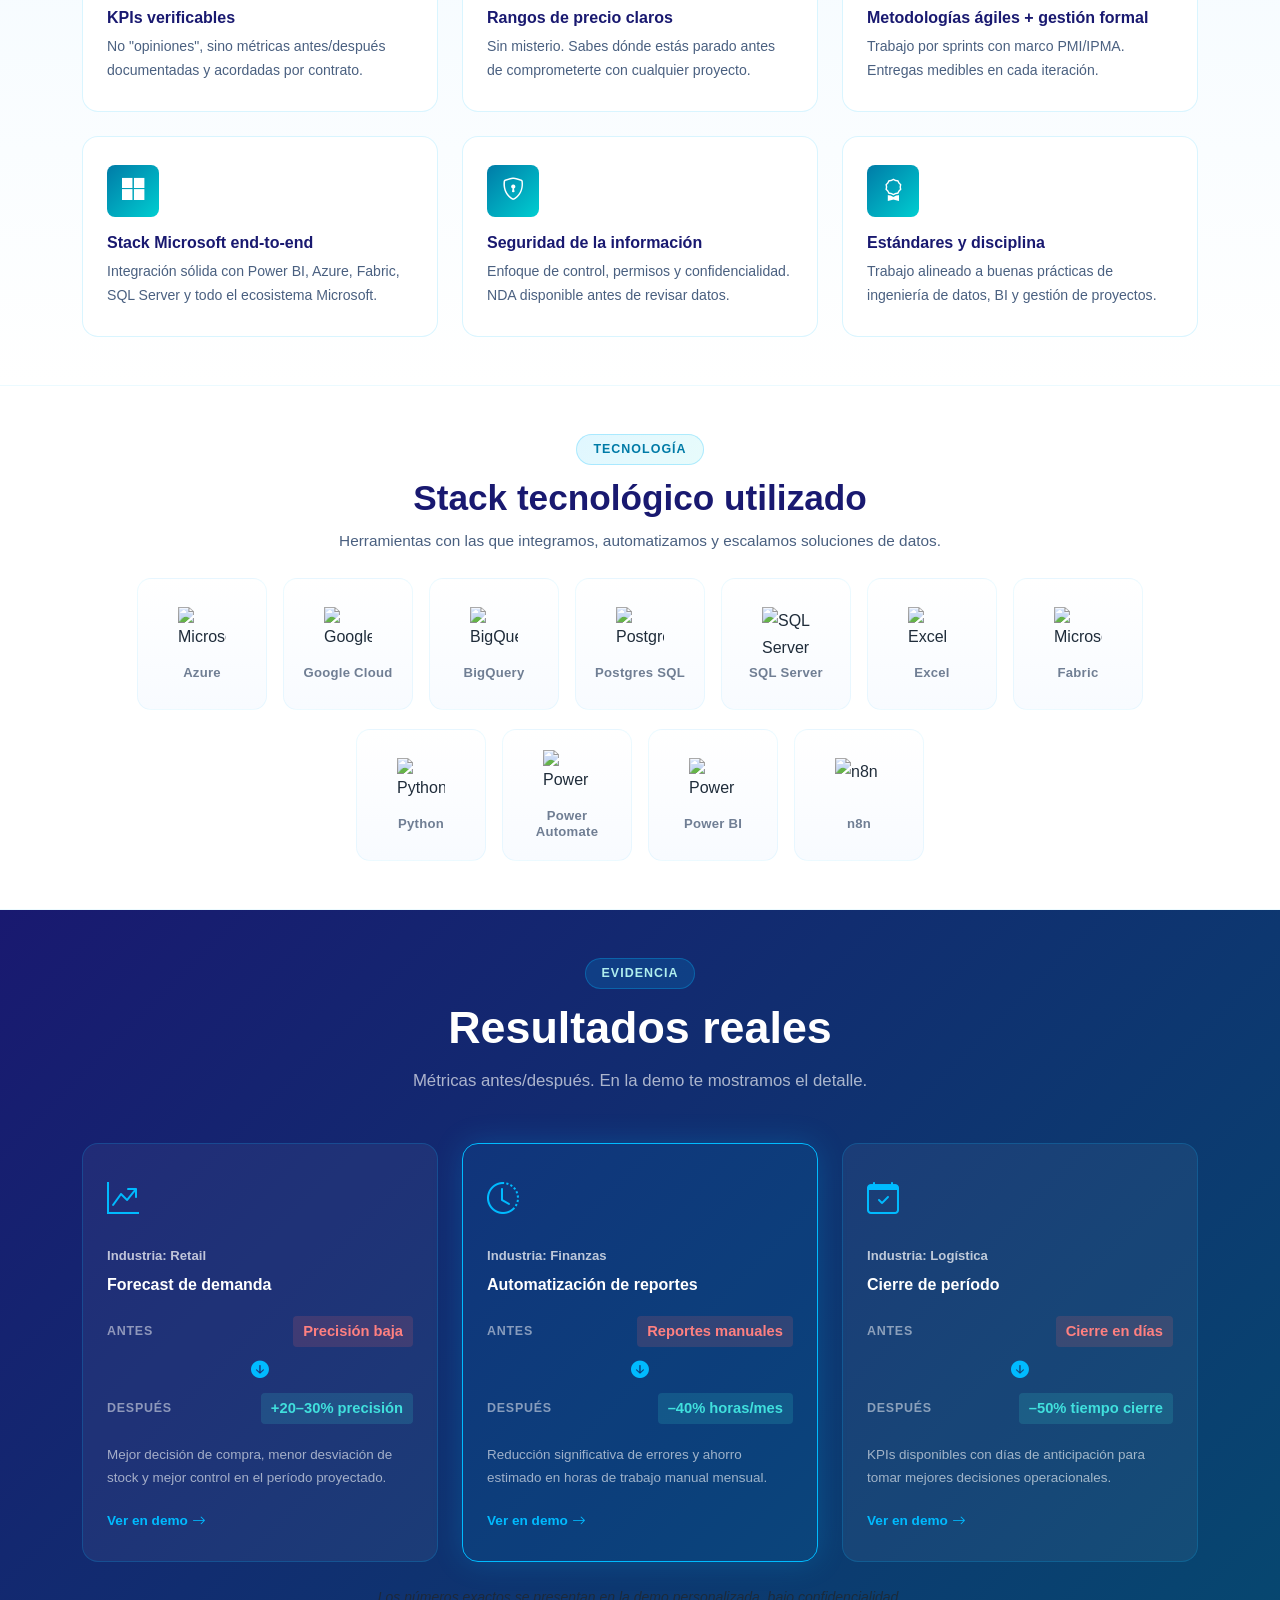
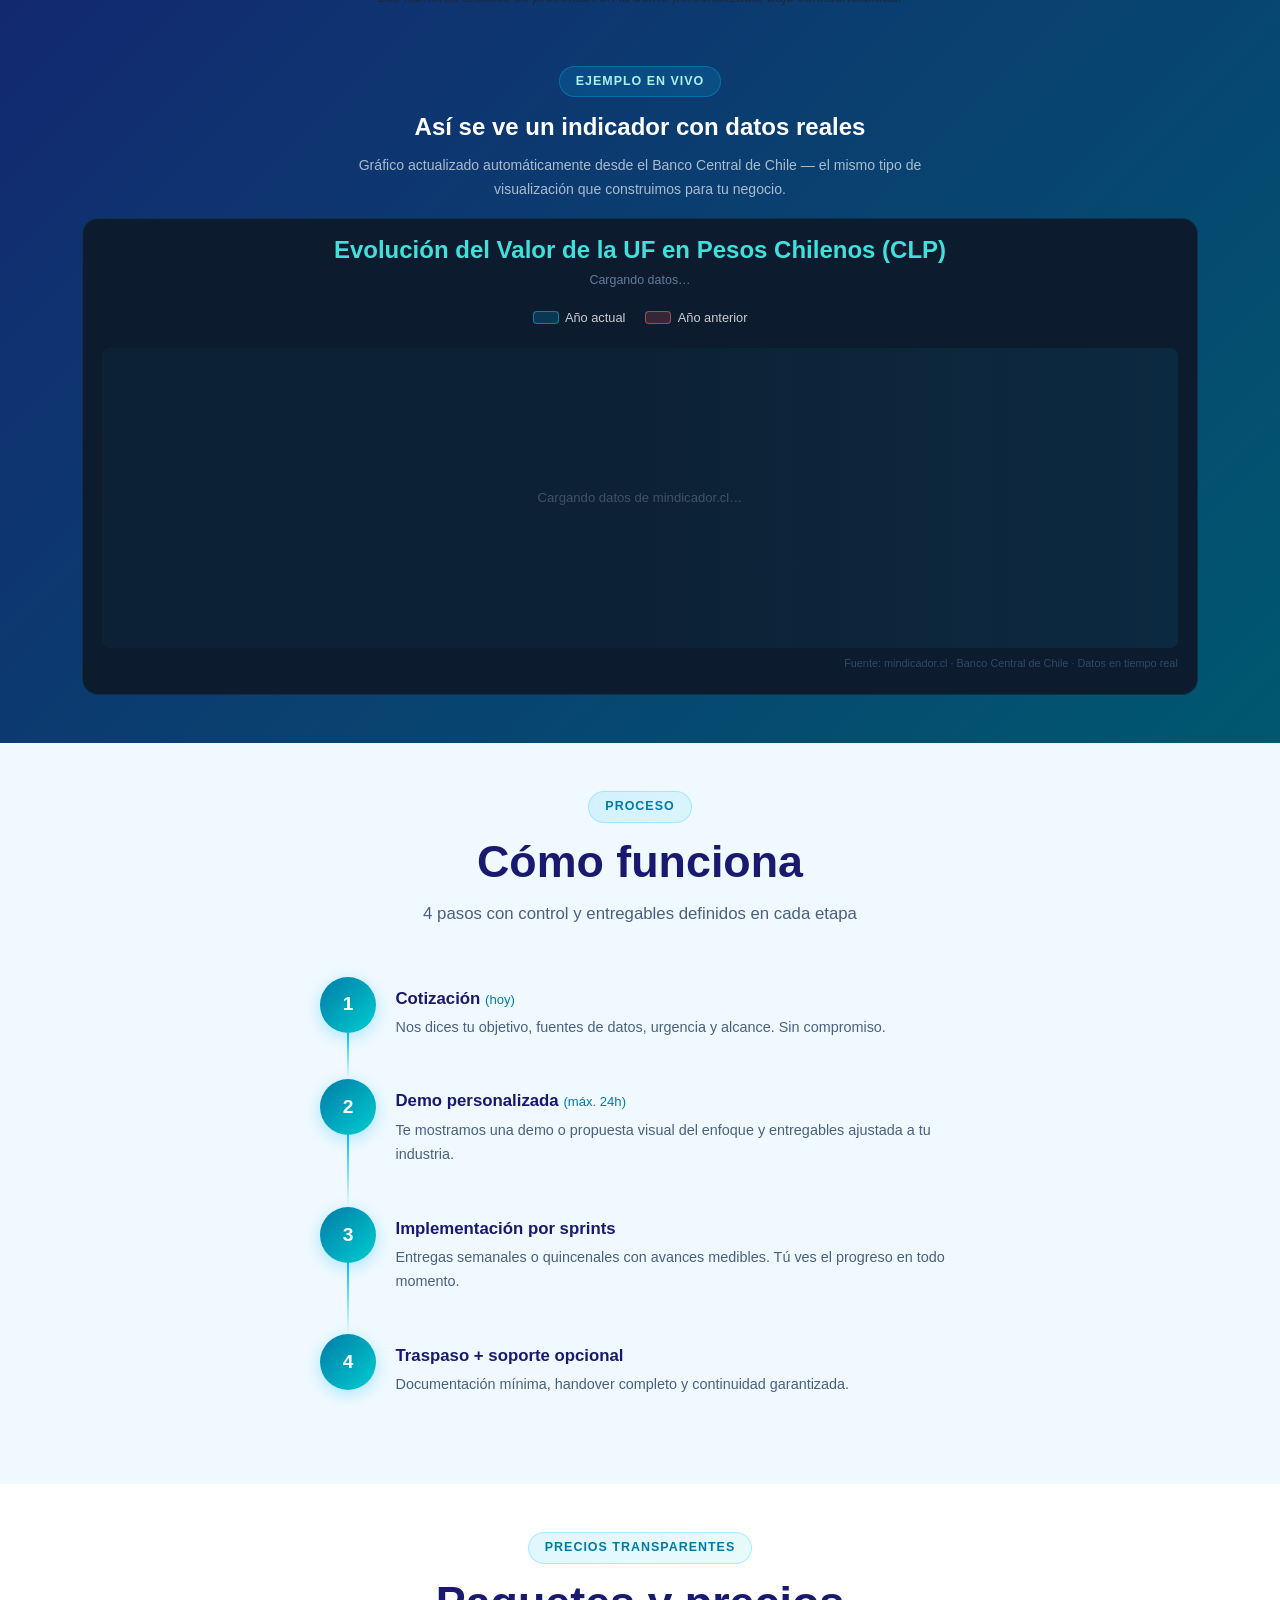
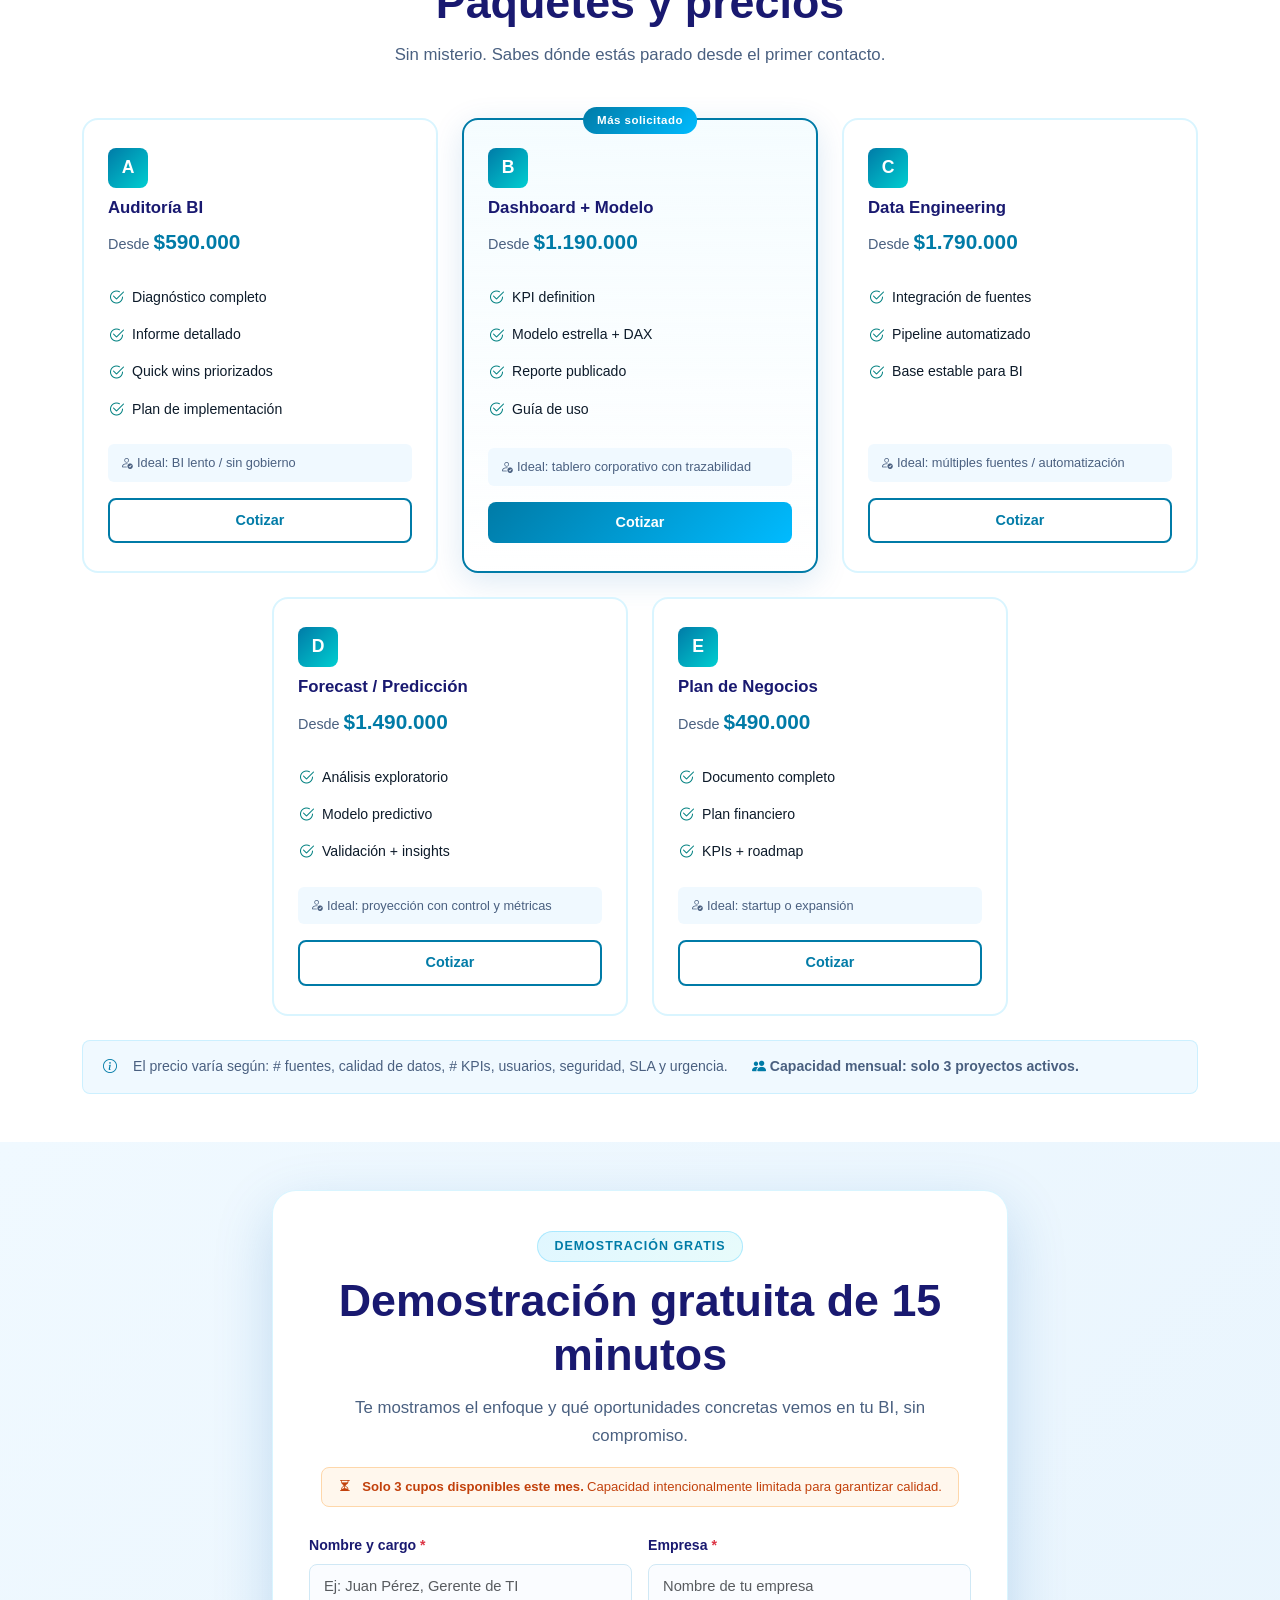
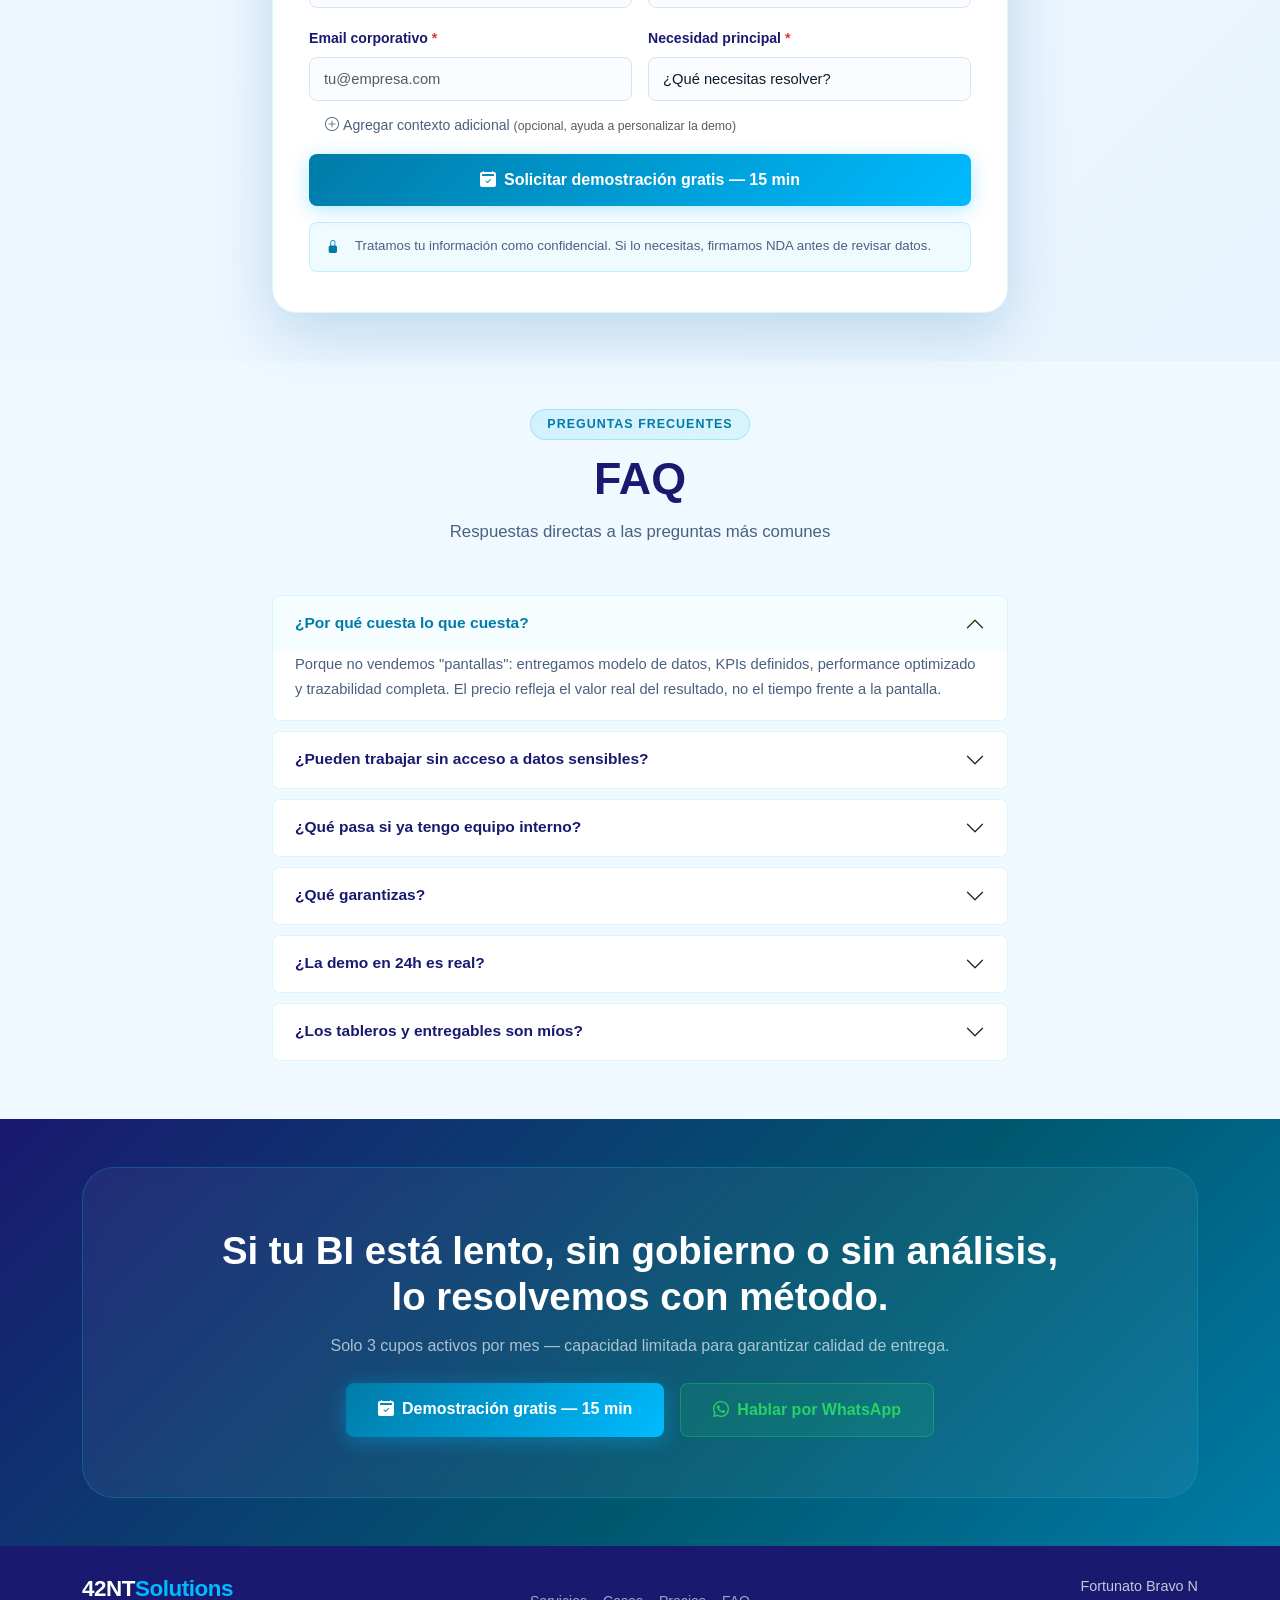
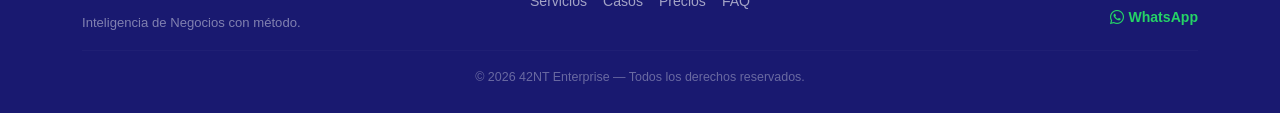
==== commit b2d754e6: "preview.html" ====
--- a/preview.html
+++ b/preview.html
@@ -3,1404 +3,1456 @@
 <head>
   <meta charset="UTF-8" />
   <meta name="viewport" content="width=device-width, initial-scale=1.0" />
-  <title>Vista Previa Interactiva — DataBI Pro Landing Page</title>
-  <link href="https://fonts.googleapis.com/css2?family=Inter:wght@300;400;500;600;700;800&family=Sora:wght@600;700;800&display=swap" rel="stylesheet" />
+
+  <title>42NT Solutions — Business Intelligence y Datos | Power BI · Forecast · Data Engineering</title>
+  <meta name="description" content="Consultoría BI en Chile: auditoría Power BI, dashboards, ingeniería de datos, modelos predictivos y plan de negocios. KPIs verificables, demo personalizada en 24 horas. Teleco, retail, finanzas, logística, minería." />
+  <link rel="canonical" href="https://42ntenterprise.github.io/Solutions/" />
+
+  <!-- Open Graph -->
+  <meta property="og:type"        content="website" />
+  <meta property="og:url"         content="https://42ntenterprise.github.io/Solutions/" />
+  <meta property="og:title"       content="42NT Solutions — Business Intelligence y Datos que sí mueven el negocio" />
+  <meta property="og:description" content="Auditoría BI, dashboards Power BI, ingeniería de datos y modelos predictivos. KPIs verificables, entregables claros, demo en 24 horas." />
+  <meta property="og:image"       content="https://42ntenterprise.github.io/Solutions/images/og-cover.jpg" />
+  <meta property="og:locale"      content="es_CL" />
+  <meta property="og:site_name"   content="42NT Solutions" />
+
+  <!-- Twitter Card -->
+  <meta name="twitter:card"        content="summary_large_image" />
+  <meta name="twitter:title"       content="42NT Solutions — BI y Datos con método" />
+  <meta name="twitter:description" content="Auditoría BI, Power BI, forecast y data engineering. Demo en 24h. Chile." />
+  <meta name="twitter:image"       content="https://42ntenterprise.github.io/Solutions/images/og-cover.jpg" />
+
+  <meta name="robots"  content="index, follow" />
+  <meta name="author"  content="Fortunato Bravo N — 42NT Enterprise" />
+  <meta name="geo.region"    content="CL" />
+  <meta name="geo.placename" content="Chile" />
+
+  <!-- Schema.org: Professional Service -->
+  <script type="application/ld+json">
+  {
+    "@context": "https://schema.org",
+    "@type": "ProfessionalService",
+    "name": "42NT Solutions",
+    "description": "Consultoría de Business Intelligence y Datos: auditoría Power BI, dashboards, ingeniería de datos, modelos predictivos y planes de negocios con KPIs verificables.",
+    "url": "https://42ntenterprise.github.io/Solutions/",
+    "telephone": "+56948827168",
+    "areaServed": "CL",
+    "availableLanguage": "es",
+    "priceRange": "$$$",
+    "founder": { "@type": "Person", "name": "Fortunato Bravo N" },
+    "knowsAbout": ["Business Intelligence","Power BI","Data Engineering","Machine Learning","Forecast","Gobernanza de datos","DAX","Azure"],
+    "hasOfferCatalog": {
+      "@type": "OfferCatalog",
+      "name": "Servicios de BI y Datos",
+      "itemListElement": [
+        { "@type": "Offer", "itemOffered": { "@type": "Service", "name": "Auditoría BI + Plan de Acción" }, "priceSpecification": { "@type": "PriceSpecification", "minPrice": "590000", "priceCurrency": "CLP" } },
+        { "@type": "Offer", "itemOffered": { "@type": "Service", "name": "Dashboard Power BI + Modelo de Datos" }, "priceSpecification": { "@type": "PriceSpecification", "minPrice": "1190000", "priceCurrency": "CLP" } },
+        { "@type": "Offer", "itemOffered": { "@type": "Service", "name": "Ingeniería y Arquitectura de Datos" }, "priceSpecification": { "@type": "PriceSpecification", "minPrice": "1790000", "priceCurrency": "CLP" } },
+        { "@type": "Offer", "itemOffered": { "@type": "Service", "name": "Predicción y Analítica" }, "priceSpecification": { "@type": "PriceSpecification", "minPrice": "1490000", "priceCurrency": "CLP" } },
+        { "@type": "Offer", "itemOffered": { "@type": "Service", "name": "Plan de Negocios" }, "priceSpecification": { "@type": "PriceSpecification", "minPrice": "490000", "priceCurrency": "CLP" } }
+      ]
+    },
+    "sameAs": ["https://github.com/42ntenterprise"]
+  }
+  </script>
+
+  <!-- Schema.org: FAQ -->
+  <script type="application/ld+json">
+  {
+    "@context": "https://schema.org",
+    "@type": "FAQPage",
+    "mainEntity": [
+      { "@type": "Question", "name": "¿Por qué cuesta lo que cuesta la consultoría BI?", "acceptedAnswer": { "@type": "Answer", "text": "No vendemos pantallas: entregamos modelo de datos, KPIs definidos, performance optimizado y trazabilidad completa." } },
+      { "@type": "Question", "name": "¿Pueden trabajar sin acceso a datos sensibles?", "acceptedAnswer": { "@type": "Answer", "text": "Sí. Podemos iniciar con datos anonimizados, muestras o en un entorno controlado." } },
+      { "@type": "Question", "name": "¿Qué pasa si ya tengo equipo interno de datos?", "acceptedAnswer": { "@type": "Answer", "text": "Hacemos la auditoría, construimos el roadmap y dejamos al equipo con una guía concreta y accionable." } },
+      { "@type": "Question", "name": "¿La demo en 24 horas es real?", "acceptedAnswer": { "@type": "Answer", "text": "Sí. Entregamos una demo funcional o propuesta visual en máximo 24 horas hábiles desde el primer contacto." } },
+      { "@type": "Question", "name": "¿Qué garantías ofrecen?", "acceptedAnswer": { "@type": "Answer", "text": "Entregables definidos por contrato y KPIs de performance acordados antes de comenzar." } }
+    ]
+  }
+  </script>
+
+  <!-- CSS: Bootstrap + Bootstrap Icons + AOS + Google Fonts -->
+  <link rel="preconnect" href="https://fonts.googleapis.com" />
+  <link rel="preconnect" href="https://fonts.gstatic.com" crossorigin />
+  <link href="https://fonts.googleapis.com/css2?family=Syne:wght@600;700;800&family=DM+Sans:wght@300;400;500&display=swap" rel="stylesheet" />
+  <link rel="stylesheet" href="https://cdn.jsdelivr.net/npm/bootstrap@5.3.3/dist/css/bootstrap.min.css" />
+  <link rel="stylesheet" href="https://cdn.jsdelivr.net/npm/bootstrap-icons@1.11.3/font/bootstrap-icons.min.css" />
+  <link rel="stylesheet" href="https://cdn.jsdelivr.net/npm/aos@2.3.4/dist/aos.css" />
+  <link rel="stylesheet" href="style.css" />
+  <style>
+    /* ── OUTCOME PILLS (hero) ─────────────────────────────── */
+    .hero-outcomes { max-width: 540px; }
+    .outcome-pill {
+      background: rgba(0,200,224,.1);
+      border: 1px solid rgba(0,200,224,.25);
+      border-radius: 10px;
+      padding: .55rem .7rem;
+      display: flex; flex-direction: column; align-items: center;
+      text-align: center;
+      transition: background .25s;
+    }
+    .outcome-pill:hover { background: rgba(0,200,224,.18); }
+    .outcome-num {
+      font-family: var(--font-head);
+      font-size: 1.3rem; font-weight: 800;
+      color: var(--cyan); line-height: 1.1;
+    }
+    .outcome-txt {
+      font-size: .72rem; color: rgba(255,255,255,.6);
+      line-height: 1.3; margin-top: .15rem;
+    }
+
+    /* ── SOCIAL PROOF STRIP ───────────────────────────────── */
+    .social-proof-strip {
+      background: var(--white);
+      border-bottom: 1px solid var(--border);
+    }
+    .sp-grid {
+      display: flex; align-items: center; justify-content: center;
+      flex-wrap: wrap; gap: 1.2rem 0;
+    }
+    .sp-item {
+      display: flex; align-items: center; gap: .75rem;
+      padding: .5rem 2rem;
+      flex: 1 1 200px; min-width: 180px;
+    }
+    .sp-item i {
+      font-size: 1.6rem; color: var(--cyan-soft); flex-shrink: 0;
+    }
+    .sp-item strong {
+      display: block; font-family: var(--font-head);
+      font-size: 1rem; color: var(--navy);
+    }
+    .sp-item span {
+      display: block; font-size: .78rem; color: var(--text-muted); line-height: 1.3;
+    }
+    .sp-divider {
+      width: 1px; height: 48px;
+      background: var(--border); flex-shrink: 0;
+    }
+    .sp-disclaimer {
+      font-size: .72rem; color: var(--text-muted);
+      font-style: italic; margin: 0;
+    }
+
+    /* ── URGENCY BANNER (form) ────────────────────────────── */
+    .urgency-banner {
+      display: inline-flex; align-items: center; flex-wrap: wrap;
+      justify-content: center; gap: .2rem;
+      background: #fff7ed;
+      border: 1px solid #fed7aa;
+      color: #c2410c;
+      font-size: .82rem; border-radius: 8px;
+      padding: .5rem 1rem;
+    }
+
+    /* ── EXPAND OPTIONAL BUTTON ───────────────────────────── */
+    .btn-expand-optional {
+      background: none; border: 1.5px dashed var(--border);
+      border-radius: 9px; color: var(--text-muted);
+      font-size: .88rem; padding: .55rem 1rem;
+      width: 100%; text-align: left; cursor: pointer;
+      transition: border-color .2s, color .2s;
+    }
+    .btn-expand-optional:hover {
+      border-color: var(--cyan-soft); color: var(--navy);
+    }
+  </style>
+  <link rel="icon" type="image/png" href="images/favicon.png" />
+
+  <!-- Chart.js + date adapter (Gráfico UF) -->
   <script src="https://cdn.jsdelivr.net/npm/chart.js@4.4.3/dist/chart.umd.min.js"></script>
+  <script src="https://cdn.jsdelivr.net/npm/chartjs-adapter-date-fns@3.0.0/dist/chartjs-adapter-date-fns.bundle.min.js"></script>
+
   <style>
-    :root {
-      --cyan:      #00BBFF;
-      --turquoise: #40E0DD;
-      --teal:      #008080;
-      --cerulean:  #007BA7;
-      --midnight:  #191970;
-      --deep-sea:  #005870;
-      --aqua:      #7FFFD4;
-      --sky:       #87CEEB;
-      --pale:      #AFEEEE;
-    }
-
-    * { box-sizing: border-box; margin: 0; padding: 0; }
-    html { scroll-behavior: smooth; }
-
-    body {
-      font-family: 'Inter', sans-serif;
-      background: #0a0f2e;
-      color: #e8f4fd;
-      overflow-x: hidden;
-    }
-
-    /* ── Header ─────────────────────────────────────────── */
-    .pv-header {
-      background: linear-gradient(135deg, #0d1b4b 0%, #005870 60%, #007BA7 100%);
-      padding: 60px 24px 80px;
+  /* ── GRÁFICO UF ────────────────────────────────────────── */
+
+  /* Encabezado: fila única — título izq / leyenda der */
+  .uf-header-row {
+    display: flex;
+    flex-direction: column;
+    align-items: center;
+    justify-content: center;
+    gap: .9rem;
+    margin-bottom: 1rem;
+  }
+  .uf-header-left {
+    display: flex;
+    flex-direction: column;
+    gap: .28rem;
+    text-align: center;
+  }
+  .uf-title-chart {
+    font-size: clamp(1.1rem, 2.2vw, 1.5rem);
+    font-weight: 800;
+    color: #40E0DD;
+    line-height: 1.2;
+    margin: 0;
+  }
+  .uf-sub-chart {
+    font-size: .78rem;
+    color: rgba(179,210,255,0.52);
+    margin: 0;
+  }
+  /* Leyenda a la derecha */
+  .uf-legend-row {
+    display: flex;
+    flex-wrap: wrap;
+    gap: .35rem .9rem;
+    align-items: center;
+    justify-content: center;
+    padding-top: .15rem;     /* alinea ópticamente con baseline del título */
+  }
+  .uf-legend-item {
+    display: flex; align-items: center; gap: .4rem;
+    font-size: .8rem; color: rgba(255,255,255,0.78);
+    white-space: nowrap;
+  }
+  .uf-legend-box {
+    width: 26px; height: 13px;
+    border-radius: 4px;
+    border-width: 1.5px; border-style: solid;
+    flex-shrink: 0;
+  }
+  .uf-legend-box.ant { background:rgba(255,100,100,0.17); border-color:rgba(255,100,100,0.55); }
+  .uf-legend-box.act { background:rgba(0,187,255,0.18);   border-color:rgba(0,187,255,0.55);  }
+
+  /* Contenedor del canvas */
+  .uf-canvas-wrap {
+    position: relative;
+    background: #0d1b2e;
+    border: 1px solid rgba(0,187,255,0.14);
+    border-radius: 16px;
+    padding: 1.1rem 1.2rem 0.14rem;
+    overflow: visible;
+  }
+  .uf-canvas-wrap canvas { display: block; width: 100% !important; }
+
+  /* Skeleton loader */
+  .uf-skeleton {
+    height: 300px;
+    background: linear-gradient(90deg,
+      rgba(0,187,255,0.04) 25%,
+      rgba(0,187,255,0.09) 50%,
+      rgba(0,187,255,0.04) 75%);
+    background-size: 200% 100%;
+    animation: uf-shimmer 1.6s infinite;
+    border-radius: 8px;
+    display: flex; align-items: center; justify-content: center;
+    color: rgba(255,255,255,0.22); font-size: .82rem;
+  }
+  @keyframes uf-shimmer {
+    0%  { background-position: 200% 0 }
+    100%{ background-position: -200% 0 }
+  }
+
+  .uf-source-note {
+    font-size: .68rem;
+    color: rgba(100,150,200,0.38);
+    text-align: right;
+    margin-top: .4rem;
+  }
+
+  /* Responsive: en mobile leyenda va debajo del título */
+  @media (max-width: 575px) {
+    .uf-header-row   { flex-direction: column; }
+    .uf-legend-row   { justify-content: flex-start; }
+  }
+  /* Tooltip */
+  #uf-tooltip {
+    position: absolute;
+    display: flex;
+    flex-direction: column;
+    pointer-events: none;
+    background: rgba(6,16,36,0.94);
+    border: 1px solid rgba(0,187,255,0.28);
+    border-radius: 10px;
+    padding: .55rem .85rem;
+    font-size: .8rem;
+    color: #fff;
+    backdrop-filter: blur(10px);
+    min-width: 155px;
+    transition: opacity .12s;
+    z-index: 20;
+    box-shadow: 0 6px 24px rgba(0,0,0,0.5);
+  }
+  #uf-tooltip .tt-date {
+    font-weight: 700; color: #40E0DD;
+    margin-bottom: .3rem; font-size: .78rem;
+    order: 0;
+  }
+  #uf-tooltip .tt-row {
+    display: flex; align-items: center; gap: .4rem; padding: 2px 0;
+  }
+  #uf-tooltip .tt-row:nth-of-type(2) { order: 2; }
+  #uf-tooltip .tt-row:nth-of-type(3) { order: 1; }
+  #uf-tooltip .tt-dot {
+    width: 9px; height: 9px; border-radius: 3px; flex-shrink: 0;
+  }
+  #uf-tooltip .tt-label { color: rgba(255,255,255,0.55); }
+  #uf-tooltip .tt-val   { font-weight: 700; margin-left: auto; }
+  #uf-tooltip .tt-diff  {
+    font-size: .74rem; margin-top: .28rem;
+    padding-top: .28rem;
+    border-top: 1px solid rgba(255,255,255,0.08);
+    color: rgba(255,255,255,0.45);
+    order: 3;
+  }
+  #uf-tooltip .tt-diff span        { font-weight: 700; }
+  #uf-tooltip .tt-diff .uf-up      { color: #4ade80; }
+  #uf-tooltip .tt-diff .uf-down    { color: #f87171; }
+  </style>
+  <style>
+    .uf-header-row {
+      gap: .9rem;
+      margin-bottom: 1rem;
+    }
+
+    .uf-header-left {
+      gap: .28rem;
       text-align: center;
-      position: relative;
-      overflow: hidden;
-    }
-
-    .pv-header::before {
-      content: '';
-      position: absolute;
-      inset: 0;
-      background: radial-gradient(ellipse at 50% 0%, rgba(0,187,255,0.18) 0%, transparent 70%);
-    }
-
-    .pv-header h1 {
-      font-family: 'Sora', sans-serif;
-      font-size: clamp(1.8rem, 4vw, 3rem);
-      font-weight: 800;
-      color: #fff;
-      position: relative;
-      z-index: 1;
-      margin-bottom: 12px;
-    }
-
-    .pv-header h1 span {
-      background: linear-gradient(135deg, var(--cyan), var(--turquoise), var(--aqua));
-      -webkit-background-clip: text;
-      -webkit-text-fill-color: transparent;
-      background-clip: text;
-    }
-
-    .pv-header p {
-      color: rgba(255,255,255,0.72);
-      font-size: 1.05rem;
-      max-width: 640px;
-      margin: 0 auto 28px;
-      position: relative;
-      z-index: 1;
-    }
-
-    .pv-header-btns {
-      display: flex;
-      flex-wrap: wrap;
-      gap: 12px;
-      justify-content: center;
-      position: relative;
-      z-index: 1;
-    }
-
-    .btn-view-landing {
-      background: linear-gradient(135deg, var(--cerulean), var(--cyan));
-      color: #fff;
-      font-weight: 700;
-      font-size: 0.95rem;
-      padding: 12px 28px;
-      border-radius: 8px;
-      border: none;
-      cursor: pointer;
-      text-decoration: none;
-      transition: transform 0.2s, box-shadow 0.2s;
-      display: inline-flex;
-      align-items: center;
-      gap: 8px;
-    }
-
-    .btn-view-landing:hover {
-      transform: translateY(-2px);
-      box-shadow: 0 8px 24px rgba(0,187,255,0.4);
-      color: #fff;
-    }
-
-    .btn-outline {
-      background: transparent;
-      border: 2px solid rgba(0,187,255,0.45);
-      color: var(--pale);
-      font-weight: 600;
-      font-size: 0.95rem;
-      padding: 12px 28px;
-      border-radius: 8px;
-      cursor: pointer;
-      text-decoration: none;
-      transition: background 0.2s, border-color 0.2s;
-      display: inline-flex;
-      align-items: center;
-      gap: 8px;
-    }
-
-    .btn-outline:hover {
-      background: rgba(0,187,255,0.1);
-      border-color: var(--cyan);
-      color: var(--pale);
-    }
-
-    /* ── Nav tabs ────────────────────────────────────────── */
-    .pv-nav {
-      background: rgba(10, 20, 60, 0.95);
-      border-bottom: 1px solid rgba(0,187,255,0.15);
-      position: sticky;
-      top: 0;
-      z-index: 100;
-      padding: 0 24px;
-      overflow-x: auto;
-    }
-
-    .pv-nav-inner {
-      display: flex;
-      gap: 4px;
-      max-width: 1100px;
-      margin: 0 auto;
-      white-space: nowrap;
-    }
-
-    .pv-tab {
-      padding: 14px 20px;
-      font-size: 0.88rem;
-      font-weight: 600;
-      color: rgba(255,255,255,0.55);
-      cursor: pointer;
-      border-bottom: 3px solid transparent;
-      transition: color 0.2s, border-color 0.2s;
-      background: none;
-      border-top: none;
-      border-left: none;
-      border-right: none;
-      white-space: nowrap;
-    }
-
-    .pv-tab:hover { color: var(--cyan); }
-    .pv-tab.active {
-      color: var(--cyan);
-      border-bottom-color: var(--cyan);
-    }
-
-    /* ── Main container ──────────────────────────────────── */
-    .pv-main {
-      max-width: 1100px;
-      margin: 0 auto;
-      padding: 40px 24px 80px;
-    }
-
-    /* ── Section panels ──────────────────────────────────── */
-    .pv-panel {
-      display: none;
-      animation: fadeIn 0.4s ease;
-    }
-
-    .pv-panel.active { display: block; }
-
-    @keyframes fadeIn {
-      from { opacity: 0; transform: translateY(12px); }
-      to   { opacity: 1; transform: translateY(0); }
-    }
-
-    /* ── Cards ───────────────────────────────────────────── */
-    .pv-card {
-      background: rgba(255,255,255,0.04);
-      border: 1px solid rgba(0,187,255,0.15);
-      border-radius: 16px;
-      padding: 28px;
-      margin-bottom: 24px;
-      transition: border-color 0.25s;
-    }
-
-    .pv-card:hover { border-color: rgba(0,187,255,0.35); }
-
-    .pv-card-title {
-      font-family: 'Sora', sans-serif;
-      font-size: 1.1rem;
-      font-weight: 700;
-      color: var(--pale);
-      margin-bottom: 6px;
-    }
-
-    .pv-card-sub {
-      font-size: 0.82rem;
-      color: rgba(255,255,255,0.45);
-      margin-bottom: 20px;
-    }
-
-    /* ── Grid ────────────────────────────────────────────── */
-    .grid-2 { display: grid; grid-template-columns: repeat(auto-fit, minmax(300px, 1fr)); gap: 20px; }
-    .grid-3 { display: grid; grid-template-columns: repeat(auto-fit, minmax(240px, 1fr)); gap: 20px; }
-    .grid-5 { display: grid; grid-template-columns: repeat(auto-fit, minmax(180px, 1fr)); gap: 16px; }
-
-    /* ── KPI tiles ───────────────────────────────────────── */
-    .kpi-tile {
-      background: rgba(255,255,255,0.04);
-      border: 1px solid rgba(0,187,255,0.15);
-      border-radius: 12px;
-      padding: 20px;
-      text-align: center;
-      transition: transform 0.2s, border-color 0.2s;
-    }
-
-    .kpi-tile:hover {
-      transform: translateY(-3px);
-      border-color: var(--cyan);
-    }
-
-    .kpi-icon {
-      font-size: 1.8rem;
-      margin-bottom: 8px;
-    }
-
-    .kpi-value {
-      font-family: 'Sora', sans-serif;
-      font-size: 2rem;
-      font-weight: 800;
-      color: var(--cyan);
-      line-height: 1;
-      margin-bottom: 4px;
-    }
-
-    .kpi-label {
-      font-size: 0.78rem;
-      color: rgba(255,255,255,0.55);
-      text-transform: uppercase;
-      letter-spacing: 0.06em;
-    }
-
-    /* ── Section heading ─────────────────────────────────── */
-    .pv-section-heading {
-      margin-bottom: 28px;
-    }
-
-    .pv-section-heading h2 {
-      font-family: 'Sora', sans-serif;
-      font-size: 1.6rem;
-      font-weight: 800;
-      color: #fff;
-      margin-bottom: 6px;
-    }
-
-    .pv-section-heading p {
-      font-size: 0.9rem;
-      color: rgba(255,255,255,0.5);
-    }
-
-    /* ── Chart wrapper ───────────────────────────────────── */
-    .chart-wrapper {
-      position: relative;
-      height: 280px;
-    }
-
-    .chart-wrapper-tall {
-      position: relative;
-      height: 340px;
-    }
-
-    /* ── Color palette display ───────────────────────────── */
-    .palette-grid {
-      display: grid;
-      grid-template-columns: repeat(auto-fill, minmax(120px, 1fr));
-      gap: 10px;
-    }
-
-    .palette-swatch {
-      border-radius: 10px;
-      overflow: hidden;
-      border: 1px solid rgba(255,255,255,0.08);
-      cursor: pointer;
-      transition: transform 0.2s;
-    }
-
-    .palette-swatch:hover { transform: scale(1.04); }
-
-    .swatch-color {
-      height: 60px;
-    }
-
-    .swatch-info {
-      background: rgba(10,20,60,0.85);
-      padding: 8px 10px;
-    }
-
-    .swatch-name {
-      font-size: 0.72rem;
-      font-weight: 600;
-      color: rgba(255,255,255,0.85);
-      display: block;
-      margin-bottom: 2px;
-    }
-
-    .swatch-hex {
-      font-size: 0.68rem;
-      color: rgba(255,255,255,0.45);
-      font-family: monospace;
-    }
-
-    /* ── Service cards ───────────────────────────────────── */
-    .service-mini {
-      background: rgba(255,255,255,0.04);
-      border: 1px solid rgba(0,187,255,0.15);
-      border-radius: 12px;
-      padding: 20px;
-      transition: transform 0.2s, border-color 0.2s;
-    }
-
-    .service-mini:hover {
-      transform: translateY(-3px);
-      border-color: var(--cyan);
-    }
-
-    .service-mini-num {
-      font-family: 'Sora', sans-serif;
-      font-size: 2rem;
-      font-weight: 900;
-      color: rgba(0,187,255,0.2);
-      line-height: 1;
-      margin-bottom: -4px;
-    }
-
-    .service-mini-title {
-      font-weight: 700;
-      font-size: 0.92rem;
-      color: #fff;
-      margin-bottom: 6px;
-    }
-
-    .service-mini-desc {
-      font-size: 0.8rem;
-      color: rgba(255,255,255,0.5);
-      line-height: 1.5;
-    }
-
-    .service-mini-badge {
-      display: inline-block;
-      background: rgba(0,187,255,0.12);
-      border: 1px solid rgba(0,187,255,0.25);
-      color: var(--cyan);
-      font-size: 0.7rem;
-      font-weight: 600;
-      padding: 3px 10px;
-      border-radius: 50px;
-      margin-top: 10px;
-    }
-
-    /* ── Timeline ────────────────────────────────────────── */
-    .timeline {
-      position: relative;
-      padding-left: 32px;
-    }
-
-    .timeline::before {
-      content: '';
-      position: absolute;
-      left: 11px;
-      top: 0;
-      bottom: 0;
-      width: 2px;
-      background: linear-gradient(to bottom, var(--cyan), transparent);
-    }
-
-    .timeline-item {
-      position: relative;
-      margin-bottom: 28px;
-    }
-
-    .timeline-dot {
-      position: absolute;
-      left: -28px;
-      top: 4px;
-      width: 24px;
-      height: 24px;
-      background: linear-gradient(135deg, var(--cerulean), var(--cyan));
-      border-radius: 50%;
-      display: flex;
-      align-items: center;
-      justify-content: center;
-      font-size: 0.7rem;
-      font-weight: 800;
-      color: #fff;
-    }
-
-    .timeline-title {
-      font-weight: 700;
-      font-size: 0.95rem;
-      color: #fff;
-      margin-bottom: 4px;
-    }
-
-    .timeline-desc {
-      font-size: 0.84rem;
-      color: rgba(255,255,255,0.55);
-    }
-
-    .timeline-badge {
-      display: inline-block;
-      background: rgba(64,224,221,0.12);
-      color: var(--turquoise);
-      font-size: 0.72rem;
-      font-weight: 600;
-      padding: 2px 10px;
-      border-radius: 50px;
-      margin-left: 8px;
-    }
-
-    /* ── Comparison table ────────────────────────────────── */
-    .compare-table {
-      width: 100%;
-      border-collapse: collapse;
-      font-size: 0.88rem;
-    }
-
-    .compare-table th {
-      padding: 12px 16px;
-      text-align: left;
-      font-size: 0.78rem;
-      font-weight: 700;
-      text-transform: uppercase;
-      letter-spacing: 0.06em;
-      color: rgba(255,255,255,0.45);
-      border-bottom: 1px solid rgba(0,187,255,0.15);
-    }
-
-    .compare-table td {
-      padding: 12px 16px;
-      border-bottom: 1px solid rgba(255,255,255,0.05);
-      color: rgba(255,255,255,0.8);
-      vertical-align: middle;
-    }
-
-    .compare-table tr:hover td {
-      background: rgba(0,187,255,0.04);
-    }
-
-    .check-yes { color: #40E0DD; font-size: 1.1rem; }
-    .check-no  { color: rgba(255,100,100,0.7); font-size: 1.1rem; }
-
-    /* ── Progress bars ───────────────────────────────────── */
-    .prog-item { margin-bottom: 16px; }
-
-    .prog-label {
-      display: flex;
-      justify-content: space-between;
-      margin-bottom: 6px;
-      font-size: 0.85rem;
-    }
-
-    .prog-label span:first-child { color: rgba(255,255,255,0.8); font-weight: 500; }
-    .prog-label span:last-child  { color: var(--cyan); font-weight: 700; }
-
-    .prog-bar-bg {
-      height: 8px;
-      background: rgba(255,255,255,0.08);
-      border-radius: 50px;
-      overflow: hidden;
-    }
-
-    .prog-bar-fill {
-      height: 100%;
-      border-radius: 50px;
-      background: linear-gradient(90deg, var(--cerulean), var(--cyan));
-      width: 0%;
-      transition: width 1.2s cubic-bezier(0.4, 0, 0.2, 1);
-    }
-
-    /* ── Image gallery ───────────────────────────────────── */
-    .img-gallery {
-      display: grid;
-      grid-template-columns: repeat(auto-fill, minmax(220px, 1fr));
-      gap: 12px;
-    }
-
-    .img-gallery-item {
-      border-radius: 10px;
-      overflow: hidden;
-      border: 1px solid rgba(0,187,255,0.15);
-      cursor: pointer;
-      transition: transform 0.2s, border-color 0.2s;
-      position: relative;
-    }
-
-    .img-gallery-item:hover {
-      transform: scale(1.02);
-      border-color: var(--cyan);
-    }
-
-    .img-gallery-item img {
-      width: 100%;
-      height: 140px;
-      object-fit: cover;
-      display: block;
-    }
-
-    .img-gallery-caption {
-      padding: 8px 10px;
-      font-size: 0.75rem;
-      color: rgba(255,255,255,0.6);
-      background: rgba(10,20,60,0.85);
-    }
-
-    /* ── Lightbox ────────────────────────────────────────── */
-    .lightbox {
-      display: none;
-      position: fixed;
-      inset: 0;
-      background: rgba(0,0,0,0.9);
-      z-index: 9999;
-      align-items: center;
-      justify-content: center;
-      padding: 20px;
-    }
-
-    .lightbox.open { display: flex; }
-
-    .lightbox img {
-      max-width: 90vw;
-      max-height: 85vh;
-      border-radius: 12px;
-      box-shadow: 0 20px 60px rgba(0,0,0,0.5);
-    }
-
-    .lightbox-close {
-      position: absolute;
-      top: 20px;
-      right: 24px;
-      font-size: 2rem;
-      color: #fff;
-      cursor: pointer;
-      background: none;
-      border: none;
-      line-height: 1;
-    }
-
-    /* ── Tooltip ─────────────────────────────────────────── */
-    .tooltip-copy {
-      position: fixed;
-      bottom: 24px;
-      left: 50%;
-      transform: translateX(-50%);
-      background: var(--cerulean);
-      color: #fff;
-      padding: 8px 20px;
-      border-radius: 50px;
-      font-size: 0.85rem;
-      font-weight: 600;
-      opacity: 0;
-      transition: opacity 0.3s;
-      pointer-events: none;
-      z-index: 9998;
-    }
-
-    .tooltip-copy.show { opacity: 1; }
-
-    /* ── Footer ──────────────────────────────────────────── */
-    .pv-footer {
-      background: rgba(10,20,60,0.8);
-      border-top: 1px solid rgba(0,187,255,0.1);
-      padding: 24px;
-      text-align: center;
-    }
-
-    .pv-footer p {
-      font-size: 0.82rem;
-      color: rgba(255,255,255,0.35);
-    }
-
-    .pv-footer a {
-      color: var(--cyan);
-      text-decoration: none;
-    }
-
-    /* ── Responsive ──────────────────────────────────────── */
-    @media (max-width: 600px) {
-      .pv-header { padding: 40px 16px 60px; }
-      .pv-main { padding: 24px 16px 60px; }
-      .grid-2, .grid-3, .grid-5 { grid-template-columns: 1fr; }
-      .chart-wrapper { height: 220px; }
+    }
+
+    .uf-legend-row {
+      gap: .55rem 1.25rem;
+      padding-top: .1rem;
+      margin-bottom: .2rem;
+    }
+
+    .uf-legend-row .uf-legend-item:first-child { order: 2; }
+    .uf-legend-row .uf-legend-item:last-child { order: 1; }
+
+    .uf-canvas-wrap {
+      padding: 1.1rem 1.2rem .35rem;
     }
   </style>
 </head>
 <body>
 
-<!-- ── Header ────────────────────────────────────────────── -->
-<div class="pv-header">
-  <h1>Vista Interactiva — <span>DataBI Pro</span></h1>
-  <p>Explora los resultados del diseño, la paleta de colores, los servicios y las métricas de la landing page de forma más intuitiva.</p>
-  <div class="pv-header-btns">
-    <a href="index.html" target="_blank" class="btn-view-landing">
-      🚀 Abrir Landing Page
+<!-- NAVBAR -->
+<nav class="navbar navbar-expand-lg navbar-dark fixed-top" id="mainNav">
+  <div class="container">
+    <a class="navbar-brand d-flex align-items-center gap-2" href="#">
+      <span class="brand-icon"><i class="bi bi-bar-chart-fill"></i></span>
+      <span class="brand-text">42NT<span class="brand-accent">Solutions</span></span>
     </a>
-    <button class="btn-outline" onclick="window.print()">
-      🖨️ Guardar / Imprimir
+    <button class="navbar-toggler border-0" type="button" data-bs-toggle="collapse" data-bs-target="#navMenu" aria-label="Abrir menú">
+      <span class="navbar-toggler-icon"></span>
     </button>
+    <div class="collapse navbar-collapse" id="navMenu">
+      <ul class="navbar-nav ms-auto align-items-lg-center gap-lg-1">
+        <li class="nav-item"><a class="nav-link" href="#servicios">Servicios</a></li>
+        <li class="nav-item"><a class="nav-link" href="#casos">Casos</a></li>
+        <li class="nav-item"><a class="nav-link" href="#precios">Precios</a></li>
+        <li class="nav-item"><a class="nav-link" href="#faq">FAQ</a></li>
+        <li class="nav-item ms-lg-3">
+          <a class="btn btn-cta-nav" href="#cotizar">
+            <i class="bi bi-calendar2-check-fill me-1"></i>Demostración gratis — 15 min
+          </a>
+        </li>
+      </ul>
+    </div>
+  </div>
+</nav>
+
+<!-- HERO -->
+<section id="hero" class="hero-section">
+  <div class="hero-overlay"></div>
+  <div class="container position-relative z-1">
+    <div class="row align-items-center min-vh-100 py-5">
+      <div class="col-lg-7 pt-5" data-aos="fade-right" data-aos-duration="900">
+        <div class="hero-badge mb-3">
+          <i class="bi bi-calendar2-check-fill me-1"></i>
+          Diagnóstico BI gratuito · Solo 3 cupos disponibles este mes
+        </div>
+        <h1 class="hero-h1">
+          Automatiza reportes y dashboards empresariales<br>
+          <span class="text-gradient">sin depender de Excel</span>
+        </h1>
+        <p class="hero-subtitle">
+          Integramos tus datos (ERP, SQL, APIs, Excel) en un solo sistema de inteligencia empresarial con Power BI.<br>
+          <strong style="color:rgba(255,255,255,.9)">Resultado en semanas, no en meses.</strong>
+          Teleco · Retail · Finanzas · Logística · Minería.
+        </p>
+
+        <!-- Outcomes cuantificables -->
+        <div class="hero-outcomes row g-2 mb-4">
+          <div class="col-6 col-sm-3">
+            <div class="outcome-pill"><span class="outcome-num">– 80%</span><span class="outcome-txt">tiempo de reporting</span></div>
+          </div>
+          <div class="col-6 col-sm-3">
+            <div class="outcome-pill"><span class="outcome-num">– 50%</span><span class="outcome-txt">tiempo de cierre</span></div>
+          </div>
+          <div class="col-6 col-sm-3">
+            <div class="outcome-pill"><span class="outcome-num">+ 30%</span><span class="outcome-txt">precisión en forecast</span></div>
+          </div>
+          <div class="col-6 col-sm-3">
+            <div class="outcome-pill"><span class="outcome-num">KPIs</span><span class="outcome-txt">en tiempo real</span></div>
+          </div>
+        </div>
+
+        <div class="d-flex flex-wrap gap-3 mb-4">
+          <a href="#cotizar" class="btn btn-hero-primary">
+            <i class="bi bi-calendar2-check-fill me-2"></i>Demostración gratis — 15 min
+          </a>
+          <a href="https://wa.me/56948827168" target="_blank" rel="noopener" class="btn btn-hero-secondary">
+            <i class="bi bi-whatsapp me-2"></i>Hablar por WhatsApp
+          </a>
+        </div>
+        <div class="micro-trust">
+          <a href="https://www.linkedin.com/in/fortunato-bravo-n/" target="_blank" rel="noopener" class="micro-avatar-link">
+            <img src="https://media.licdn.com/dms/image/v2/C4E03AQGkbbVrjuNdzA/profile-displayphoto-shrink_800_800/profile-displayphoto-shrink_800_800/0/1607051073820?e=1774483200&v=beta&t=eX1Z22hStJhI2C9Lqpd0uDtfPztc2OpSqKoCg09MLAQ" alt="Fortunato Bravo N — LinkedIn" class="micro-avatar" />
+          </a>
+          <div class="micro-text">
+            <span>Atiende <a href="https://www.linkedin.com/in/fortunato-bravo-n/" target="_blank" rel="noopener" class="micro-linkedin"><strong>Fortunato Bravo N</strong> <i class="bi bi-linkedin ms-1"></i></a></span>
+            <span class="micro-items">
+              <i class="bi bi-clock me-1"></i>Reunión 30 min
+              <i class="bi bi-lock ms-2 me-1"></i>Confidencialidad
+              <i class="bi bi-file-earmark-check ms-2 me-1"></i>Entregables definidos
+            </span>
+          </div>
+        </div>
+      </div>
+      <div class="col-lg-5 d-none d-lg-block" data-aos="fade-left" data-aos-duration="900" data-aos-delay="200">
+        <div class="hero-image-wrapper">
+          <img src="images/hero-bg.jpg" alt="Business Intelligence Dashboards" class="hero-img" />
+          <div class="hero-float-card">
+            <i class="bi bi-bar-chart-fill text-cyan"></i>
+            <div><strong>– 80%</strong><span>Tiempo de reporte</span></div>
+          </div>
+          <div class="hero-float-card hero-float-card-2">
+            <i class="bi bi-check2-circle text-aqua"></i>
+            <div><strong>KPIs verificables</strong><span>Antes / Después medibles</span></div>
+          </div>
+        </div>
+      </div>
+    </div>
+  </div>
+  <div class="hero-wave">
+    <svg viewBox="0 0 1440 80" preserveAspectRatio="none"><path d="M0,40 C360,80 1080,0 1440,40 L1440,80 L0,80 Z" fill="var(--bg-light)"/></svg>
+  </div>
+</section>
+
+<!-- PRUEBA SOCIAL / OUTCOMES STRIP -->
+<section class="social-proof-strip py-4">
+  <div class="container">
+    <div class="sp-grid" data-aos="fade-up">
+      <div class="sp-item">
+        <i class="bi bi-clock-history"></i>
+        <div><strong>– 40% horas/mes</strong><span>Automatización de reportes · Finanzas</span></div>
+      </div>
+      <div class="sp-divider d-none d-md-block"></div>
+      <div class="sp-item">
+        <i class="bi bi-graph-up-arrow"></i>
+        <div><strong>+ 20 – 30% precisión</strong><span>Forecast de demanda · Retail</span></div>
+      </div>
+      <div class="sp-divider d-none d-md-block"></div>
+      <div class="sp-item">
+        <i class="bi bi-calendar-check"></i>
+        <div><strong>– 50% tiempo cierre</strong><span>KPIs con días de anticipación · Logística</span></div>
+      </div>
+      <div class="sp-divider d-none d-md-block"></div>
+      <div class="sp-item">
+        <i class="bi bi-shield-check"></i>
+        <div><strong>Gobernanza real</strong><span>Datos unificados, definiciones consistentes</span></div>
+      </div>
+    </div>
+    <p class="sp-disclaimer text-center mt-2">Resultados verificables presentados en la demo · bajo confidencialidad</p>
+  </div>
+</section>
+
+<!-- DOLOR -->
+<section id="dolor" class="pain-section py-5">
+  <div class="container">
+    <div class="text-center mb-5" data-aos="fade-up">
+      <span class="section-badge">Diagnóstico rápido</span>
+      <h2 class="section-title">¿Dónde te duele hoy?</h2>
+      <p class="section-subtitle">Elige tu situación y te devolvemos la propuesta correcta</p>
+    </div>
+    <div class="row g-4 justify-content-center">
+      <div class="col-12 col-md-6 col-xl-3" data-aos="fade-up" data-aos-delay="0">
+        <a href="#producto1" class="pain-card text-decoration-none">
+          <div class="pain-icon"><i class="bi bi-database-x"></i></div>
+          <h5>"No tenemos gobernanza de datos"</h5>
+          <p>Datos dispersos, definiciones inconsistentes, nadie confía en el número.</p>
+          <span class="pain-cta">Ver solución <i class="bi bi-arrow-right"></i></span>
+        </a>
+      </div>
+      <div class="col-12 col-md-6 col-xl-3" data-aos="fade-up" data-aos-delay="100">
+        <a href="#producto2" class="pain-card text-decoration-none">
+          <div class="pain-icon"><i class="bi bi-hourglass-split"></i></div>
+          <h5>"Nuestro BI / Power BI está lento"</h5>
+          <p>Modelos pesados, refresh eterno, DAX ineficiente, UX confusa.</p>
+          <span class="pain-cta">Ver solución <i class="bi bi-arrow-right"></i></span>
+        </a>
+      </div>
+      <div class="col-12 col-md-6 col-xl-3" data-aos="fade-up" data-aos-delay="200">
+        <a href="#producto4" class="pain-card text-decoration-none">
+          <div class="pain-icon"><i class="bi bi-graph-down"></i></div>
+          <h5>"No tenemos análisis / predicción"</h5>
+          <p>Se reporta, pero no se interpreta ni se anticipa (forecast débil).</p>
+          <span class="pain-cta">Ver solución <i class="bi bi-arrow-right"></i></span>
+        </a>
+      </div>
+      <div class="col-12 col-md-6 col-xl-3" data-aos="fade-up" data-aos-delay="300">
+        <a href="#producto5" class="pain-card text-decoration-none">
+          <div class="pain-icon"><i class="bi bi-briefcase"></i></div>
+          <h5>"Necesitamos un plan de negocios sólido"</h5>
+          <p>Para levantar capital, entrar a licitaciones o crecer con orden.</p>
+          <span class="pain-cta">Ver solución <i class="bi bi-arrow-right"></i></span>
+        </a>
+      </div>
+    </div>
+  </div>
+</section>
+
+<!-- SERVICIOS -->
+<section id="servicios" class="services-section py-5">
+  <div class="container">
+    <div class="text-center mb-5" data-aos="fade-up">
+      <span class="section-badge">Oferta de valor</span>
+      <h2 class="section-title">Qué hago — 5 productos claros</h2>
+      <p class="section-subtitle">Cada entregable está definido antes de empezar. Sin sorpresas.</p>
+    </div>
+
+    <!-- Servicio 01 -->
+    <div id="producto1" class="service-row row align-items-center g-5 mb-5 pb-5 border-bottom-subtle">
+      <div class="col-lg-6" data-aos="fade-right">
+        <img src="images/bi-audit.jpg" alt="Auditoría BI y Plan de Acción" class="service-img" />
+      </div>
+      <div class="col-lg-6" data-aos="fade-left">
+        <div class="service-number">01</div>
+        <h3 class="service-title">Auditoría BI + Plan de Acción</h3>
+        <p class="service-subtitle-tag">Gobernanza + Performance</p>
+        <p class="service-desc">Para BI lento, sin consistencia o sin reglas. Revisamos modelo, DAX, performance, seguridad, gobernanza y UX. No opinamos: medimos.</p>
+        <div class="deliverables">
+          <h6><i class="bi bi-box-seam me-2"></i>Entregables</h6>
+          <ul>
+            <li><i class="bi bi-check2 me-2"></i>Informe de diagnóstico</li>
+            <li><i class="bi bi-check2 me-2"></i>Quick wins priorizados</li>
+            <li><i class="bi bi-check2 me-2"></i>Backlog priorizado</li>
+            <li><i class="bi bi-check2 me-2"></i>Plan de implementación</li>
+          </ul>
+        </div>
+        <a href="#cotizar" class="btn btn-service mt-3">Cotizar este servicio</a>
+      </div>
+    </div>
+
+    <!-- Servicio 02 -->
+    <div id="producto2" class="service-row row align-items-center g-5 mb-5 pb-5 border-bottom-subtle flex-lg-row-reverse">
+      <div class="col-lg-6" data-aos="fade-left">
+        <img src="images/dashboard-powerbi.jpg" alt="Dashboard Power BI y Modelo de Datos" class="service-img" />
+      </div>
+      <div class="col-lg-6" data-aos="fade-right">
+        <div class="service-number">02</div>
+        <h3 class="service-title">Dashboard Power BI + Modelo de Datos</h3>
+        <p class="service-subtitle-tag">End-to-end</p>
+        <p class="service-desc">Para cuando necesitas un tablero serio, no solo "bonito". KPI definition, modelo estrella, medidas DAX, visual, publicación y traspaso.</p>
+        <div class="deliverables">
+          <h6><i class="bi bi-box-seam me-2"></i>Entregables</h6>
+          <ul>
+            <li><i class="bi bi-check2 me-2"></i>Dataset optimizado</li>
+            <li><i class="bi bi-check2 me-2"></i>Reporte publicado</li>
+            <li><i class="bi bi-check2 me-2"></i>Guía de uso</li>
+            <li><i class="bi bi-check2 me-2"></i>Documentación mínima</li>
+          </ul>
+        </div>
+        <a href="#cotizar" class="btn btn-service mt-3">Cotizar este servicio</a>
+      </div>
+    </div>
+
+    <!-- Servicio 03 -->
+    <div id="producto3" class="service-row row align-items-center g-5 mb-5 pb-5 border-bottom-subtle">
+      <div class="col-lg-6" data-aos="fade-right">
+        <img src="images/data-engineering.jpg" alt="Ingeniería y Arquitectura de Datos" class="service-img" />
+      </div>
+      <div class="col-lg-6" data-aos="fade-left">
+        <div class="service-number">03</div>
+        <h3 class="service-title">Ingeniería y Arquitectura de Datos</h3>
+        <p class="service-subtitle-tag">ETL/ELT + Estructura</p>
+        <p class="service-desc">Para fuentes dispersas (ERP/CRM/Excel/APIs) y necesidad de estabilidad. Ingesta, limpieza, modelado, automatización de refresh y base sólida para BI.</p>
+        <div class="deliverables">
+          <h6><i class="bi bi-box-seam me-2"></i>Entregables</h6>
+          <ul>
+            <li><i class="bi bi-check2 me-2"></i>Pipeline documentado</li>
+            <li><i class="bi bi-check2 me-2"></i>Diccionario de datos</li>
+            <li><i class="bi bi-check2 me-2"></i>Monitoreo básico</li>
+          </ul>
+        </div>
+        <a href="#cotizar" class="btn btn-service mt-3">Cotizar este servicio</a>
+      </div>
+    </div>
+
+    <!-- Servicio 04 -->
+    <div id="producto4" class="service-row row align-items-center g-5 mb-5 pb-5 border-bottom-subtle flex-lg-row-reverse">
+      <div class="col-lg-6" data-aos="fade-left">
+        <img src="images/forecast-prediction.jpg" alt="Predicción y Analítica" class="service-img" />
+      </div>
+      <div class="col-lg-6" data-aos="fade-right">
+        <div class="service-number">04</div>
+        <h3 class="service-title">Predicción y Analítica</h3>
+        <p class="service-subtitle-tag">Forecast + Modelos</p>
+        <p class="service-desc">Para forecast impreciso y decisiones tardías. Exploración, feature engineering, modelos predictivos, evaluación y reporte con métricas claras.</p>
+        <div class="deliverables">
+          <h6><i class="bi bi-box-seam me-2"></i>Entregables</h6>
+          <ul>
+            <li><i class="bi bi-check2 me-2"></i>Modelo predictivo</li>
+            <li><i class="bi bi-check2 me-2"></i>Métricas de evaluación</li>
+            <li><i class="bi bi-check2 me-2"></i>Tablero de insights</li>
+            <li><i class="bi bi-check2 me-2"></i>Plan de mantención</li>
+          </ul>
+        </div>
+        <a href="#cotizar" class="btn btn-service mt-3">Cotizar este servicio</a>
+      </div>
+    </div>
+
+    <!-- Servicio 05 -->
+    <div id="producto5" class="service-row row align-items-center g-5">
+      <div class="col-lg-6" data-aos="fade-right">
+        <img src="images/business-plan.jpg" alt="Plan de Negocios" class="service-img" />
+      </div>
+      <div class="col-lg-6" data-aos="fade-left">
+        <div class="service-number">05</div>
+        <h3 class="service-title">Plan de Negocios</h3>
+        <p class="service-subtitle-tag">Para nuevas empresas y expansión</p>
+        <p class="service-desc">Para fundadores y gerencias que necesitan claridad financiera y comercial. Propuesta de valor, mercado, estrategia, operaciones, plan financiero y KPIs.</p>
+        <div class="deliverables">
+          <h6><i class="bi bi-box-seam me-2"></i>Entregables</h6>
+          <ul>
+            <li><i class="bi bi-check2 me-2"></i>Documento completo</li>
+            <li><i class="bi bi-check2 me-2"></i>Plan financiero</li>
+            <li><i class="bi bi-check2 me-2"></i>Roadmap estratégico</li>
+            <li><i class="bi bi-check2 me-2"></i>Tablero base (si aplica)</li>
+          </ul>
+        </div>
+        <a href="#cotizar" class="btn btn-service mt-3">Cotizar este servicio</a>
+      </div>
+    </div>
+  </div>
+</section>
+
+<!-- DIFERENCIADORES -->
+<section id="diferenciadores" class="diff-section py-5">
+  <div class="container">
+    <div class="text-center mb-5" data-aos="fade-up">
+      <span class="section-badge">Diferenciadores</span>
+      <h2 class="section-title">Por qué conmigo</h2>
+      <p class="section-subtitle">Diferencias reales vs. consultoras típicas</p>
+    </div>
+    <div class="row g-4">
+      <div class="col-md-6 col-lg-4" data-aos="fade-up" data-aos-delay="0">
+        <div class="diff-card">
+          <div class="diff-icon"><i class="bi bi-bar-chart-steps"></i></div>
+          <h5>KPIs verificables</h5>
+          <p>No "opiniones", sino métricas antes/después documentadas y acordadas por contrato.</p>
+        </div>
+      </div>
+      <div class="col-md-6 col-lg-4" data-aos="fade-up" data-aos-delay="80">
+        <div class="diff-card">
+          <div class="diff-icon"><i class="bi bi-tag"></i></div>
+          <h5>Rangos de precio claros</h5>
+          <p>Sin misterio. Sabes dónde estás parado antes de comprometerte con cualquier proyecto.</p>
+        </div>
+      </div>
+      <div class="col-md-6 col-lg-4" data-aos="fade-up" data-aos-delay="160">
+        <div class="diff-card">
+          <div class="diff-icon"><i class="bi bi-kanban"></i></div>
+          <h5>Metodologías ágiles + gestión formal</h5>
+          <p>Trabajo por sprints con marco PMI/IPMA. Entregas medibles en cada iteración.</p>
+        </div>
+      </div>
+      <div class="col-md-6 col-lg-4" data-aos="fade-up" data-aos-delay="240">
+        <div class="diff-card">
+          <div class="diff-icon"><i class="bi bi-microsoft"></i></div>
+          <h5>Stack Microsoft end-to-end</h5>
+          <p>Integración sólida con Power BI, Azure, Fabric, SQL Server y todo el ecosistema Microsoft.</p>
+        </div>
+      </div>
+      <div class="col-md-6 col-lg-4" data-aos="fade-up" data-aos-delay="320">
+        <div class="diff-card">
+          <div class="diff-icon"><i class="bi bi-shield-lock"></i></div>
+          <h5>Seguridad de la información</h5>
+          <p>Enfoque de control, permisos y confidencialidad. NDA disponible antes de revisar datos.</p>
+        </div>
+      </div>
+      <div class="col-md-6 col-lg-4" data-aos="fade-up" data-aos-delay="400">
+        <div class="diff-card">
+          <div class="diff-icon"><i class="bi bi-award"></i></div>
+          <h5>Estándares y disciplina</h5>
+          <p>Trabajo alineado a buenas prácticas de ingeniería de datos, BI y gestión de proyectos.</p>
+        </div>
+      </div>
+    </div>
+  </div>
+</section>
+
+<!-- STACK / LOGOS TECNOLOGÍAS -->
+<section class="stack-section py-5">
+  <div class="container">
+    <div class="text-center mb-4" data-aos="fade-up">
+      <span class="section-badge">Tecnología</span>
+      <h2 class="stack-title">Stack tecnológico utilizado</h2>
+      <p class="stack-subtitle">Herramientas con las que integramos, automatizamos y escalamos soluciones de datos.</p>
+    </div>
+    <div class="stack-grid" data-aos="fade-up" data-aos-delay="80">
+      
+      <div class="stack-item"><img src="https://img.icons8.com/?size=100&id=VLKafOkk3sBX&format=png&color=000000" alt="Microsoft Azure" /><span>Azure</span></div>
+      <div class="stack-item"><img src="https://cdn.simpleicons.org/googlecloud/4285F4" alt="Google Cloud" /><span>Google Cloud</span></div>
+      <div class="stack-item"><img src="https://cdn.simpleicons.org/googlebigquery/4285F4" alt="BigQuery" /><span>BigQuery</span></div>
+      <div class="stack-item"><img src="https://img.icons8.com/?size=100&id=38561&format=png&color=000000" alt="Postgres SQL" /><span>Postgres SQL</span></div>
+      <div class="stack-item"><img src="https://img.icons8.com/color/96/microsoft-sql-server.png" alt="SQL Server" /><span>SQL Server</span></div>      
+      <div class="stack-item"><img src="https://img.icons8.com/color/96/microsoft-excel-2019--v1.png" alt="Excel" /><span>Excel</span></div>
+      <div class="stack-item"><img src="https://img.icons8.com/color/96/microsoft.png" alt="Microsoft Fabric" /><span>Fabric</span></div>
+      <div class="stack-item"><img src="https://img.icons8.com/color/96/python--v1.png" alt="Python" /><span>Python</span></div>
+      <div class="stack-item"><img src="https://img.icons8.com/fluency/48/microsoft-power-automate-2020.png" alt="Power Automate" width="48" height="48" /><span>Power Automate</span></div>
+      <div class="stack-item"><img src="https://img.icons8.com/?size=100&id=3sGOUDo9nJ4k&format=png&color=000000" alt="Power BI" /><span>Power BI</span></div>
+      <div class="stack-item"><img src="https://cdn.simpleicons.org/n8n/EA4B71" alt="n8n" /><span>n8n</span></div>
+    </div>
+  </div>
+</section>
+
+<!-- EVIDENCIA / CASOS -->
+<section id="casos" class="evidence-section py-5">
+  <div class="container">
+    <div class="text-center mb-5" data-aos="fade-up">
+      <span class="section-badge">Evidencia</span>
+      <h2 class="section-title">Resultados reales</h2>
+      <p class="section-subtitle">Métricas antes/después. En la demo te mostramos el detalle.</p>
+    </div>
+    <div class="row g-4">
+      <div class="col-md-4" data-aos="fade-up" data-aos-delay="0">
+        <div class="case-card">
+          <div class="case-icon"><i class="bi bi-graph-up-arrow"></i></div>
+          <span class="case-industry">Industria: Retail</span>
+          <h5>Forecast de demanda</h5>
+          <div class="case-metrics">
+            <div class="metric-row"><span class="metric-label">Antes</span><span class="metric-value before">Precisión baja</span></div>
+            <div class="metric-arrow"><i class="bi bi-arrow-down-circle-fill"></i></div>
+            <div class="metric-row"><span class="metric-label">Después</span><span class="metric-value after">+20–30% precisión</span></div>
+          </div>
+          <p class="case-impact">Mejor decisión de compra, menor desviación de stock y mejor control en el período proyectado.</p>
+          <a href="#cotizar" class="case-link">Ver en demo <i class="bi bi-arrow-right"></i></a>
+        </div>
+      </div>
+      <div class="col-md-4" data-aos="fade-up" data-aos-delay="120">
+        <div class="case-card case-card-featured">
+          <div class="case-icon"><i class="bi bi-clock-history"></i></div>
+          <span class="case-industry">Industria: Finanzas</span>
+          <h5>Automatización de reportes</h5>
+          <div class="case-metrics">
+            <div class="metric-row"><span class="metric-label">Antes</span><span class="metric-value before">Reportes manuales</span></div>
+            <div class="metric-arrow"><i class="bi bi-arrow-down-circle-fill"></i></div>
+            <div class="metric-row"><span class="metric-label">Después</span><span class="metric-value after">–40% horas/mes</span></div>
+          </div>
+          <p class="case-impact">Reducción significativa de errores y ahorro estimado en horas de trabajo manual mensual.</p>
+          <a href="#cotizar" class="case-link">Ver en demo <i class="bi bi-arrow-right"></i></a>
+        </div>
+      </div>
+      <div class="col-md-4" data-aos="fade-up" data-aos-delay="240">
+        <div class="case-card">
+          <div class="case-icon"><i class="bi bi-calendar-check"></i></div>
+          <span class="case-industry">Industria: Logística</span>
+          <h5>Cierre de período</h5>
+          <div class="case-metrics">
+            <div class="metric-row"><span class="metric-label">Antes</span><span class="metric-value before">Cierre en días</span></div>
+            <div class="metric-arrow"><i class="bi bi-arrow-down-circle-fill"></i></div>
+            <div class="metric-row"><span class="metric-label">Después</span><span class="metric-value after">–50% tiempo cierre</span></div>
+          </div>
+          <p class="case-impact">KPIs disponibles con días de anticipación para tomar mejores decisiones operacionales.</p>
+          <a href="#cotizar" class="case-link">Ver en demo <i class="bi bi-arrow-right"></i></a>
+        </div>
+      </div>
+    </div>
+    <div class="text-center mt-4" data-aos="fade-up">
+      <p class="text-muted fst-italic small">Los números exactos se presentan en la demo personalizada, bajo confidencialidad.</p>
+    </div>
+
+    <!-- ── EJEMPLO EN VIVO: Gráfico UF ─────────────────────── -->
+    <div class="mt-5 pt-2" data-aos="fade-up">
+
+      <!-- Encabezado de sección (fuera del canvas) -->
+      <div class="text-center mb-3">
+        <span class="section-badge">Ejemplo en vivo</span>
+        <h3 class="section-title mt-1" style="font-size:1.5rem;color:#fff;">
+          Así se ve un indicador con datos reales
+        </h3>
+        <p class="section-subtitle" style="font-size:.88rem;">
+          Gráfico actualizado automáticamente desde el Banco Central de Chile —
+          el mismo tipo de visualización que construimos para tu negocio.
+        </p>
+      </div>
+
+      <!-- Canvas card -->
+      <div class="uf-canvas-wrap">
+
+        <!-- Fila: título izquierda · leyenda derecha -->
+        <div class="uf-header-row">
+          <div class="uf-header-left">
+            <div class="uf-title-chart">Evolución del Valor de la UF en Pesos Chilenos (CLP)</div>
+            <div class="uf-sub-chart" id="uf-subtitle-text">Cargando datos…</div>
+          </div>
+          <div class="uf-legend-row">
+            <div class="uf-legend-item">
+              <div class="uf-legend-box ant"></div>
+              <span id="lbl-ant">Año anterior</span>
+            </div>
+            <div class="uf-legend-item">
+              <div class="uf-legend-box act"></div>
+              <span id="lbl-act">Año actual</span>
+            </div>
+          </div>
+        </div>
+
+        <!-- Skeleton / Canvas -->
+        <div class="uf-skeleton" id="uf-skeleton">Cargando datos de mindicador.cl…</div>
+        <canvas id="uf-canvas" height="320" style="display:none"></canvas>
+        <div id="uf-tooltip" style="opacity:0"></div>
+
+        <p class="uf-source-note">Fuente: mindicador.cl · Banco Central de Chile · Datos en tiempo real</p>
+      </div>
+
+    </div>
+    <!-- ── /EJEMPLO EN VIVO ──────────────────────────────── -->
+
+  </div>
+</section>
+
+<!-- PROCESO -->
+<section id="proceso" class="process-section py-5">
+  <div class="container">
+    <div class="text-center mb-5" data-aos="fade-up">
+      <span class="section-badge">Proceso</span>
+      <h2 class="section-title">Cómo funciona</h2>
+      <p class="section-subtitle">4 pasos con control y entregables definidos en cada etapa</p>
+    </div>
+    <div class="row justify-content-center">
+      <div class="col-12 col-md-10 col-lg-7">
+        <div class="process-step" data-aos="fade-up" data-aos-delay="0">
+          <div class="step-number">1</div>
+          <div class="step-content">
+            <h5>Cotización <span class="step-time">(hoy)</span></h5>
+            <p>Nos dices tu objetivo, fuentes de datos, urgencia y alcance. Sin compromiso.</p>
+          </div>
+        </div>
+        <div class="process-step" data-aos="fade-up" data-aos-delay="100">
+          <div class="step-number">2</div>
+          <div class="step-content">
+            <h5>Demo personalizada <span class="step-time">(máx. 24h)</span></h5>
+            <p>Te mostramos una demo o propuesta visual del enfoque y entregables ajustada a tu industria.</p>
+          </div>
+        </div>
+        <div class="process-step" data-aos="fade-up" data-aos-delay="200">
+          <div class="step-number">3</div>
+          <div class="step-content">
+            <h5>Implementación por sprints</h5>
+            <p>Entregas semanales o quincenales con avances medibles. Tú ves el progreso en todo momento.</p>
+          </div>
+        </div>
+        <div class="process-step last" data-aos="fade-up" data-aos-delay="300">
+          <div class="step-number">4</div>
+          <div class="step-content">
+            <h5>Traspaso + soporte opcional</h5>
+            <p>Documentación mínima, handover completo y continuidad garantizada.</p>
+          </div>
+        </div>
+      </div>
+    </div>
+  </div>
+</section>
+
+<!-- PRECIOS -->
+<section id="precios" class="pricing-section py-5">
+  <div class="container">
+    <div class="text-center mb-5" data-aos="fade-up">
+      <span class="section-badge">Precios transparentes</span>
+      <h2 class="section-title">Paquetes y precios</h2>
+      <p class="section-subtitle">Sin misterio. Sabes dónde estás parado desde el primer contacto.</p>
+    </div>
+    <div class="row g-4 justify-content-center">
+      <div class="col-md-6 col-lg-4" data-aos="fade-up" data-aos-delay="0">
+        <div class="price-card">
+          <div class="price-header">
+            <span class="price-letter">A</span>
+            <h5>Auditoría BI</h5>
+            <div class="price-amount">Desde <strong>$590.000</strong></div>
+          </div>
+          <ul class="price-features">
+            <li><i class="bi bi-check2-circle"></i>Diagnóstico completo</li>
+            <li><i class="bi bi-check2-circle"></i>Informe detallado</li>
+            <li><i class="bi bi-check2-circle"></i>Quick wins priorizados</li>
+            <li><i class="bi bi-check2-circle"></i>Plan de implementación</li>
+          </ul>
+          <p class="price-ideal"><i class="bi bi-person-check me-1"></i>Ideal: BI lento / sin gobierno</p>
+          <a href="#cotizar" class="btn btn-price">Cotizar</a>
+        </div>
+      </div>
+      <div class="col-md-6 col-lg-4" data-aos="fade-up" data-aos-delay="80">
+        <div class="price-card price-card-featured">
+          <div class="price-badge-top">Más solicitado</div>
+          <div class="price-header">
+            <span class="price-letter">B</span>
+            <h5>Dashboard + Modelo</h5>
+            <div class="price-amount">Desde <strong>$1.190.000</strong></div>
+          </div>
+          <ul class="price-features">
+            <li><i class="bi bi-check2-circle"></i>KPI definition</li>
+            <li><i class="bi bi-check2-circle"></i>Modelo estrella + DAX</li>
+            <li><i class="bi bi-check2-circle"></i>Reporte publicado</li>
+            <li><i class="bi bi-check2-circle"></i>Guía de uso</li>
+          </ul>
+          <p class="price-ideal"><i class="bi bi-person-check me-1"></i>Ideal: tablero corporativo con trazabilidad</p>
+          <a href="#cotizar" class="btn btn-price-featured">Cotizar</a>
+        </div>
+      </div>
+      <div class="col-md-6 col-lg-4" data-aos="fade-up" data-aos-delay="160">
+        <div class="price-card">
+          <div class="price-header">
+            <span class="price-letter">C</span>
+            <h5>Data Engineering</h5>
+            <div class="price-amount">Desde <strong>$1.790.000</strong></div>
+          </div>
+          <ul class="price-features">
+            <li><i class="bi bi-check2-circle"></i>Integración de fuentes</li>
+            <li><i class="bi bi-check2-circle"></i>Pipeline automatizado</li>
+            <li><i class="bi bi-check2-circle"></i>Base estable para BI</li>
+          </ul>
+          <p class="price-ideal"><i class="bi bi-person-check me-1"></i>Ideal: múltiples fuentes / automatización</p>
+          <a href="#cotizar" class="btn btn-price">Cotizar</a>
+        </div>
+      </div>
+      <div class="col-md-6 col-lg-4" data-aos="fade-up" data-aos-delay="240">
+        <div class="price-card">
+          <div class="price-header">
+            <span class="price-letter">D</span>
+            <h5>Forecast / Predicción</h5>
+            <div class="price-amount">Desde <strong>$1.490.000</strong></div>
+          </div>
+          <ul class="price-features">
+            <li><i class="bi bi-check2-circle"></i>Análisis exploratorio</li>
+            <li><i class="bi bi-check2-circle"></i>Modelo predictivo</li>
+            <li><i class="bi bi-check2-circle"></i>Validación + insights</li>
+          </ul>
+          <p class="price-ideal"><i class="bi bi-person-check me-1"></i>Ideal: proyección con control y métricas</p>
+          <a href="#cotizar" class="btn btn-price">Cotizar</a>
+        </div>
+      </div>
+      <div class="col-md-6 col-lg-4" data-aos="fade-up" data-aos-delay="320">
+        <div class="price-card">
+          <div class="price-header">
+            <span class="price-letter">E</span>
+            <h5>Plan de Negocios</h5>
+            <div class="price-amount">Desde <strong>$490.000</strong></div>
+          </div>
+          <ul class="price-features">
+            <li><i class="bi bi-check2-circle"></i>Documento completo</li>
+            <li><i class="bi bi-check2-circle"></i>Plan financiero</li>
+            <li><i class="bi bi-check2-circle"></i>KPIs + roadmap</li>
+          </ul>
+          <p class="price-ideal"><i class="bi bi-person-check me-1"></i>Ideal: startup o expansión</p>
+          <a href="#cotizar" class="btn btn-price">Cotizar</a>
+        </div>
+      </div>
+    </div>
+    <div class="pricing-note" data-aos="fade-up">
+      <i class="bi bi-info-circle me-2"></i>
+      <span>El precio varía según: # fuentes, calidad de datos, # KPIs, usuarios, seguridad, SLA y urgencia.</span>
+      <span class="ms-3"><i class="bi bi-people-fill me-1"></i><strong>Capacidad mensual: solo 3 proyectos activos.</strong></span>
+    </div>
+  </div>
+</section>
+
+<!-- FORMULARIO DE COTIZACIÓN -->
+<section id="cotizar" class="form-section py-5">
+  <div class="container">
+    <div class="row justify-content-center">
+      <div class="col-lg-8">
+        <div class="form-card" data-aos="fade-up">
+          <div class="text-center mb-4">
+            <span class="section-badge">Demostración gratis</span>
+            <h2 class="section-title">Demostración gratuita de 15 minutos</h2>
+            <p class="section-subtitle mb-0">Te mostramos el enfoque y qué oportunidades concretas vemos en tu BI, sin compromiso.</p>
+            <!-- Urgencia -->
+            <div class="urgency-banner mt-3">
+              <i class="bi bi-hourglass-split me-2"></i>
+              <strong>Solo 3 cupos disponibles este mes.</strong> Capacidad intencionalmente limitada para garantizar calidad.
+            </div>
+          </div>
+          <form id="quoteForm" novalidate>
+            <div class="row g-3">
+
+              <!-- CAMPOS ESENCIALES (siempre visibles) -->
+              <div class="col-md-6">
+                <label class="form-label">Nombre y cargo <span class="text-danger">*</span></label>
+                <input type="text" name="nombre_cargo" class="form-control" placeholder="Ej: Juan Pérez, Gerente de TI" required />
+              </div>
+              <div class="col-md-6">
+                <label class="form-label">Empresa <span class="text-danger">*</span></label>
+                <input type="text" name="empresa" class="form-control" placeholder="Nombre de tu empresa" required />
+              </div>
+              <div class="col-md-6">
+                <label class="form-label">Email corporativo <span class="text-danger">*</span></label>
+                <input type="email" name="email" class="form-control" placeholder="tu@empresa.com" required />
+              </div>
+              <div class="col-md-6">
+                <label class="form-label">Necesidad principal <span class="text-danger">*</span></label>
+                <select name="necesidad" class="form-select" required>
+                  <option value="">¿Qué necesitas resolver?</option>
+                  <option>Automatizar reportes / dashboards</option>
+                  <option>Unificar fuentes de datos</option>
+                  <option>Auditoría y gobernanza BI</option>
+                  <option>Forecast / Predicción</option>
+                  <option>Plan de Negocios</option>
+                </select>
+              </div>
+
+              <!-- DATOS ADICIONALES (colapsables) -->
+              <div class="col-12 mt-1">
+                <button type="button" class="btn-expand-optional" id="toggleOptional" aria-expanded="false">
+                  <i class="bi bi-plus-circle me-1"></i>Agregar contexto adicional <span class="text-muted small">(opcional, ayuda a personalizar la demo)</span>
+                </button>
+              </div>
+            </div><!-- cierre row g-3 principal -->
+
+            <!-- BLOQUE OPCIONAL — fuera del row para evitar conflicto Bootstrap -->
+            <div id="optionalFields" style="display:none; margin-top:.75rem;">
+              <div class="row g-3">
+                  <div class="col-md-6">
+                    <label class="form-label">WhatsApp</label>
+                    <input type="tel" name="whatsapp" class="form-control" placeholder="+56 9 XXXX XXXX" />
+                  </div>
+                  <div class="col-md-6">
+                    <label class="form-label">Industria</label>
+                    <select name="industria" class="form-select">
+                      <option value="">Selecciona tu industria</option>
+                      <option>Teleco</option><option>Retail</option><option>Finanzas</option>
+                      <option>Logística</option><option>Minería</option><option>Otra</option>
+                    </select>
+                  </div>
+                  <div class="col-md-6">
+                    <label class="form-label">Tamaño empresa</label>
+                    <select name="tamano_empresa" class="form-select">
+                      <option value="">Número de empleados</option>
+                      <option>1–10</option><option>11–50</option><option>51–200</option><option>200+</option>
+                    </select>
+                  </div>
+                  <div class="col-md-6">
+                    <label class="form-label">Fuente de datos</label>
+                    <select name="fuente_datos" class="form-select">
+                      <option value="">¿Dónde están tus datos?</option>
+                      <option>Excel</option><option>SQL / Base de datos</option><option>ERP</option>
+                      <option>CRM</option><option>APIs</option><option>Mixto</option>
+                    </select>
+                  </div>
+                  <div class="col-12">
+                    <label class="form-label">Urgencia</label>
+                    <div class="urgency-group">
+                      <label class="urgency-option">
+                        <input type="radio" name="urgency" value="esta-semana" />
+                        <span>Esta semana</span>
+                      </label>
+                      <label class="urgency-option">
+                        <input type="radio" name="urgency" value="2-4-semanas" />
+                        <span>2–4 semanas</span>
+                      </label>
+                      <label class="urgency-option">
+                        <input type="radio" name="urgency" value="1-3-meses" />
+                        <span>1–3 meses</span>
+                      </label>
+                    </div>
+                  </div>
+                  <div class="col-12">
+                    <label class="form-label">Descripción / Contexto adicional</label>
+                    <textarea class="form-control" id="descripcion" name="descripcion" rows="3" maxlength="500"
+                      placeholder="Cuéntanos más sobre tu situación actual, qué datos manejas, qué problema quieres resolver…"></textarea>
+                    <div class="d-flex justify-content-end mt-1">
+                      <small class="text-muted char-counter" id="charCounter">0 / 500</small>
+                    </div>
+                  </div>
+                </div>
+              </div>
+
+            <div class="row g-3 mt-0">
+              <div class="col-12 mt-2">
+                <button type="submit" class="btn btn-form-submit w-100" id="submitBtn">
+                  <i class="bi bi-calendar2-check-fill me-2"></i>Solicitar demostración gratis — 15 min
+                </button>
+              </div>
+            </div>
+          </form>
+
+          <!-- Mensaje de confirmación (oculto hasta envío exitoso) -->
+          <div id="formSuccess" style="display:none;" class="text-center py-4">
+            <div class="mb-3" style="font-size:3rem;">🚀</div>
+            <h4 class="fw-bold" style="color:var(--navy)">¡Solicitud enviada con éxito!</h4>
+            <p class="text-muted mt-2 mb-3">Recibirás tu diagnóstico personalizado en <strong>máximo 24 horas hábiles</strong>.</p>
+            <a href="https://wa.me/56948827168" target="_blank" rel="noopener" class="btn btn-hero-secondary d-inline-flex align-items-center gap-2" style="border-color:var(--navy);color:var(--navy)">
+              <i class="bi bi-whatsapp"></i> Hablar por WhatsApp mientras tanto
+            </a>
+          </div>
+
+          <div class="form-trust mt-3">
+            <i class="bi bi-lock-fill me-2"></i>
+            Tratamos tu información como confidencial. Si lo necesitas, firmamos NDA antes de revisar datos.
+          </div>
+        </div>
+      </div>
+    </div>
+  </div>
+</section>
+
+<!-- FAQ -->
+<section id="faq" class="faq-section py-5">
+  <div class="container">
+    <div class="text-center mb-5" data-aos="fade-up">
+      <span class="section-badge">Preguntas frecuentes</span>
+      <h2 class="section-title">FAQ</h2>
+      <p class="section-subtitle">Respuestas directas a las preguntas más comunes</p>
+    </div>
+    <div class="row justify-content-center">
+      <div class="col-lg-8" data-aos="fade-up">
+        <div class="accordion faq-accordion" id="faqAccordion">
+          <div class="accordion-item">
+            <h2 class="accordion-header">
+              <button class="accordion-button" type="button" data-bs-toggle="collapse" data-bs-target="#faq1">
+                ¿Por qué cuesta lo que cuesta?
+              </button>
+            </h2>
+            <div id="faq1" class="accordion-collapse collapse show" data-bs-parent="#faqAccordion">
+              <div class="accordion-body">Porque no vendemos "pantallas": entregamos modelo de datos, KPIs definidos, performance optimizado y trazabilidad completa. El precio refleja el valor real del resultado, no el tiempo frente a la pantalla.</div>
+            </div>
+          </div>
+          <div class="accordion-item">
+            <h2 class="accordion-header">
+              <button class="accordion-button collapsed" type="button" data-bs-toggle="collapse" data-bs-target="#faq2">
+                ¿Pueden trabajar sin acceso a datos sensibles?
+              </button>
+            </h2>
+            <div id="faq2" class="accordion-collapse collapse" data-bs-parent="#faqAccordion">
+              <div class="accordion-body">Sí. Podemos iniciar con datos anonimizados, muestras o en un entorno controlado. La confidencialidad es parte del proceso, no un extra.</div>
+            </div>
+          </div>
+          <div class="accordion-item">
+            <h2 class="accordion-header">
+              <button class="accordion-button collapsed" type="button" data-bs-toggle="collapse" data-bs-target="#faq3">
+                ¿Qué pasa si ya tengo equipo interno?
+              </button>
+            </h2>
+            <div id="faq3" class="accordion-collapse collapse" data-bs-parent="#faqAccordion">
+              <div class="accordion-body">Perfecto. Hago la auditoría, construyo el roadmap y dejo a tu equipo con una guía concreta y accionable. El objetivo es potenciar lo que ya tienes.</div>
+            </div>
+          </div>
+          <div class="accordion-item">
+            <h2 class="accordion-header">
+              <button class="accordion-button collapsed" type="button" data-bs-toggle="collapse" data-bs-target="#faq4">
+                ¿Qué garantizas?
+              </button>
+            </h2>
+            <div id="faq4" class="accordion-collapse collapse" data-bs-parent="#faqAccordion">
+              <div class="accordion-body">Entregables definidos por contrato + KPIs de performance e impacto acordados antes de comenzar. Si no se cumplen, lo conversamos y ajustamos.</div>
+            </div>
+          </div>
+          <div class="accordion-item">
+            <h2 class="accordion-header">
+              <button class="accordion-button collapsed" type="button" data-bs-toggle="collapse" data-bs-target="#faq5">
+                ¿La demo en 24h es real?
+              </button>
+            </h2>
+            <div id="faq5" class="accordion-collapse collapse" data-bs-parent="#faqAccordion">
+              <div class="accordion-body">Sí. Para un alcance acotado, entrego una demo funcional o propuesta visual según tu caso específico en máximo 24 horas hábiles desde el primer contacto.</div>
+            </div>
+          </div>
+          <div class="accordion-item">
+            <h2 class="accordion-header">
+              <button class="accordion-button collapsed" type="button" data-bs-toggle="collapse" data-bs-target="#faq6">
+                ¿Los tableros y entregables son míos?
+              </button>
+            </h2>
+            <div id="faq6" class="accordion-collapse collapse" data-bs-parent="#faqAccordion">
+              <div class="accordion-body">Sí, 100%. Todo lo entregado — dashboards, modelos de datos, pipelines, documentación y código — es propiedad del cliente desde el momento del traspaso. Sin licencias adicionales ni dependencia futura.</div>
+            </div>
+          </div>
+        </div>
+      </div>
+    </div>
+  </div>
+</section>
+
+<!-- CTA FINAL -->
+<section id="cta-final" class="cta-final-section py-5">
+  <div class="container">
+    <div class="cta-final-card text-center" data-aos="zoom-in">
+      <h2>Si tu BI está lento, sin gobierno o sin análisis,<br>lo resolvemos con método.</h2>
+      <p>Solo 3 cupos activos por mes — capacidad limitada para garantizar calidad de entrega.</p>
+      <div class="d-flex flex-wrap gap-3 justify-content-center mt-4">
+        <a href="#cotizar" class="btn btn-cta-final-primary">
+          <i class="bi bi-calendar2-check-fill me-2"></i>Demostración gratis — 15 min
+        </a>
+        <a href="https://wa.me/56948827168" target="_blank" rel="noopener" class="btn btn-cta-final-secondary">
+          <i class="bi bi-whatsapp me-2"></i>Hablar por WhatsApp
+        </a>
+      </div>
+    </div>
+  </div>
+</section>
+
+<!-- FOOTER -->
+<footer class="footer py-4">
+  <div class="container">
+    <div class="row align-items-center">
+      <div class="col-md-4 text-center text-md-start mb-3 mb-md-0">
+        <span class="brand-text footer-brand">42NT<span class="brand-accent">Solutions</span></span>
+        <p class="footer-tagline mt-1">Inteligencia de Negocios con método.</p>
+      </div>
+      <div class="col-md-4 text-center mb-3 mb-md-0">
+        <div class="footer-links">
+          <a href="#servicios">Servicios</a>
+          <a href="#casos">Casos</a>
+          <a href="#precios">Precios</a>
+          <a href="#faq">FAQ</a>
+        </div>
+      </div>
+      <div class="col-md-4 text-center text-md-end">
+        <p class="footer-contact">Fortunato Bravo N</p>
+        <a href="https://wa.me/56948827168" class="footer-wa" target="_blank" rel="noopener">
+          <i class="bi bi-whatsapp me-1"></i>WhatsApp
+        </a>
+      </div>
+    </div>
+    <hr class="footer-hr" />
+    <p class="text-center footer-copy">© 2026 42NT Enterprise — Todos los derechos reservados.</p>
+  </div>
+</footer>
+
+<!-- Sticky WhatsApp (mobile) -->
+<a href="https://wa.me/56948827168" target="_blank" rel="noopener" class="sticky-wa d-lg-none" aria-label="Contactar por WhatsApp">
+  <i class="bi bi-whatsapp"></i>
+</a>
+
+<!-- Toast -->
+<div class="toast-container position-fixed bottom-0 end-0 p-3">
+  <div id="formToast" class="toast align-items-center text-bg-success border-0" role="alert" aria-live="assertive">
+    <div class="d-flex">
+      <div class="toast-body">
+        <i class="bi bi-check-circle-fill me-2"></i>¡Cotización enviada! Te contactamos en máx. 24h.
+      </div>
+      <button type="button" class="btn-close btn-close-white me-2 m-auto" data-bs-dismiss="toast" aria-label="Cerrar"></button>
+    </div>
   </div>
 </div>
 
-<!-- ── Navigation tabs ───────────────────────────────────── -->
-<nav class="pv-nav">
-  <div class="pv-nav-inner">
-    <button class="pv-tab active" onclick="showPanel('overview')">📊 Resumen</button>
-    <button class="pv-tab" onclick="showPanel('services')">🛠️ Servicios</button>
-    <button class="pv-tab" onclick="showPanel('metrics')">📈 Métricas</button>
-    <button class="pv-tab" onclick="showPanel('palette')">🎨 Paleta</button>
-    <button class="pv-tab" onclick="showPanel('images')">🖼️ Imágenes</button>
-    <button class="pv-tab" onclick="showPanel('process')">⚙️ Proceso</button>
-    <button class="pv-tab" onclick="showPanel('compare')">⚖️ Comparativa</button>
-  </div>
-</nav>
-
-<!-- ── Main content ──────────────────────────────────────── -->
-<main class="pv-main">
-
-  <!-- ===== OVERVIEW ===== -->
-  <div id="panel-overview" class="pv-panel active">
-    <div class="pv-section-heading">
-      <h2>Resumen de la Landing Page</h2>
-      <p>Vista general de las secciones, KPIs de diseño y estructura de la página</p>
-    </div>
-
-    <!-- KPIs -->
-    <div class="grid-5" style="margin-bottom:24px;">
-      <div class="kpi-tile">
-        <div class="kpi-icon">📄</div>
-        <div class="kpi-value" data-count="10">0</div>
-        <div class="kpi-label">Secciones</div>
-      </div>
-      <div class="kpi-tile">
-        <div class="kpi-icon">🛠️</div>
-        <div class="kpi-value" data-count="5">0</div>
-        <div class="kpi-label">Servicios</div>
-      </div>
-      <div class="kpi-tile">
-        <div class="kpi-icon">🖼️</div>
-        <div class="kpi-value" data-count="8">0</div>
-        <div class="kpi-label">Imágenes</div>
-      </div>
-      <div class="kpi-tile">
-        <div class="kpi-icon">🎨</div>
-        <div class="kpi-value" data-count="21">0</div>
-        <div class="kpi-label">Colores</div>
-      </div>
-      <div class="kpi-tile">
-        <div class="kpi-icon">📱</div>
-        <div class="kpi-value">100%</div>
-        <div class="kpi-label">Responsivo</div>
-      </div>
-    </div>
-
-    <div class="grid-2">
-      <!-- Secciones chart -->
-      <div class="pv-card">
-        <div class="pv-card-title">Distribución de secciones</div>
-        <div class="pv-card-sub">Peso visual estimado por sección</div>
-        <div class="chart-wrapper">
-          <canvas id="sectionsChart"></canvas>
-        </div>
-      </div>
-
-      <!-- Tech stack -->
-      <div class="pv-card">
-        <div class="pv-card-title">Stack tecnológico</div>
-        <div class="pv-card-sub">Tecnologías utilizadas en la landing</div>
-        <div style="margin-top:8px;">
-          <div class="prog-item">
-            <div class="prog-label"><span>HTML5 semántico</span><span>100%</span></div>
-            <div class="prog-bar-bg"><div class="prog-bar-fill" data-width="100"></div></div>
-          </div>
-          <div class="prog-item">
-            <div class="prog-label"><span>CSS3 + Variables</span><span>100%</span></div>
-            <div class="prog-bar-bg"><div class="prog-bar-fill" data-width="100"></div></div>
-          </div>
-          <div class="prog-item">
-            <div class="prog-label"><span>Bootstrap 5.3</span><span>95%</span></div>
-            <div class="prog-bar-bg"><div class="prog-bar-fill" data-width="95"></div></div>
-          </div>
-          <div class="prog-item">
-            <div class="prog-label"><span>JavaScript ES6+</span><span>85%</span></div>
-            <div class="prog-bar-bg"><div class="prog-bar-fill" data-width="85"></div></div>
-          </div>
-          <div class="prog-item">
-            <div class="prog-label"><span>AOS Animations</span><span>80%</span></div>
-            <div class="prog-bar-bg"><div class="prog-bar-fill" data-width="80"></div></div>
-          </div>
-          <div class="prog-item">
-            <div class="prog-label"><span>Bootstrap Icons</span><span>75%</span></div>
-            <div class="prog-bar-bg"><div class="prog-bar-fill" data-width="75"></div></div>
-          </div>
-        </div>
-      </div>
-    </div>
-
-    <!-- Sections list -->
-    <div class="pv-card">
-      <div class="pv-card-title">Estructura de secciones</div>
-      <div class="pv-card-sub">Todas las secciones incluidas en la landing page</div>
-      <div class="grid-3" style="margin-top:8px;">
-        <div style="padding:10px 0; border-bottom:1px solid rgba(255,255,255,0.06);">
-          <span style="color:var(--cyan);font-weight:700;font-size:0.78rem;">00</span>
-          <span style="color:#fff;font-size:0.9rem;margin-left:10px;">Navbar sticky + CTA</span>
-        </div>
-        <div style="padding:10px 0; border-bottom:1px solid rgba(255,255,255,0.06);">
-          <span style="color:var(--cyan);font-weight:700;font-size:0.78rem;">01</span>
-          <span style="color:#fff;font-size:0.9rem;margin-left:10px;">Hero + beneficios + micro-trust</span>
-        </div>
-        <div style="padding:10px 0; border-bottom:1px solid rgba(255,255,255,0.06);">
-          <span style="color:var(--cyan);font-weight:700;font-size:0.78rem;">02</span>
-          <span style="color:#fff;font-size:0.9rem;margin-left:10px;">¿Dónde te duele? (selector)</span>
-        </div>
-        <div style="padding:10px 0; border-bottom:1px solid rgba(255,255,255,0.06);">
-          <span style="color:var(--cyan);font-weight:700;font-size:0.78rem;">03</span>
-          <span style="color:#fff;font-size:0.9rem;margin-left:10px;">5 Servicios / Productos</span>
-        </div>
-        <div style="padding:10px 0; border-bottom:1px solid rgba(255,255,255,0.06);">
-          <span style="color:var(--cyan);font-weight:700;font-size:0.78rem;">04</span>
-          <span style="color:#fff;font-size:0.9rem;margin-left:10px;">Diferenciadores (6 cards)</span>
-        </div>
-        <div style="padding:10px 0; border-bottom:1px solid rgba(255,255,255,0.06);">
-          <span style="color:var(--cyan);font-weight:700;font-size:0.78rem;">05</span>
-          <span style="color:#fff;font-size:0.9rem;margin-left:10px;">Evidencia / Casos (3)</span>
-        </div>
-        <div style="padding:10px 0; border-bottom:1px solid rgba(255,255,255,0.06);">
-          <span style="color:var(--cyan);font-weight:700;font-size:0.78rem;">06</span>
-          <span style="color:#fff;font-size:0.9rem;margin-left:10px;">Proceso (4 pasos)</span>
-        </div>
-        <div style="padding:10px 0; border-bottom:1px solid rgba(255,255,255,0.06);">
-          <span style="color:var(--cyan);font-weight:700;font-size:0.78rem;">07</span>
-          <span style="color:#fff;font-size:0.9rem;margin-left:10px;">Precios (5 paquetes)</span>
-        </div>
-        <div style="padding:10px 0; border-bottom:1px solid rgba(255,255,255,0.06);">
-          <span style="color:var(--cyan);font-weight:700;font-size:0.78rem;">08</span>
-          <span style="color:#fff;font-size:0.9rem;margin-left:10px;">Formulario de cotización</span>
-        </div>
-        <div style="padding:10px 0;">
-          <span style="color:var(--cyan);font-weight:700;font-size:0.78rem;">09</span>
-          <span style="color:#fff;font-size:0.9rem;margin-left:10px;">FAQ (5 preguntas)</span>
-        </div>
-        <div style="padding:10px 0;">
-          <span style="color:var(--cyan);font-weight:700;font-size:0.78rem;">10</span>
-          <span style="color:#fff;font-size:0.9rem;margin-left:10px;">CTA final + Footer</span>
-        </div>
-      </div>
-    </div>
-  </div>
-
-  <!-- ===== SERVICES ===== -->
-  <div id="panel-services" class="pv-panel">
-    <div class="pv-section-heading">
-      <h2>Los 5 Servicios</h2>
-      <p>Detalle interactivo de cada producto ofrecido</p>
-    </div>
-
-    <div class="grid-2" style="margin-bottom:24px;">
-      <div class="pv-card">
-        <div class="pv-card-title">Distribución de servicios por tipo</div>
-        <div class="pv-card-sub">Clasificación por área de especialización</div>
-        <div class="chart-wrapper">
-          <canvas id="servicesChart"></canvas>
-        </div>
-      </div>
-      <div class="pv-card">
-        <div class="pv-card-title">Complejidad estimada por servicio</div>
-        <div class="pv-card-sub">Escala 1–10 según alcance técnico</div>
-        <div class="chart-wrapper">
-          <canvas id="complexityChart"></canvas>
-        </div>
-      </div>
-    </div>
-
-    <div class="grid-3">
-      <div class="service-mini">
-        <div class="service-mini-num">01</div>
-        <div class="service-mini-title">Auditoría BI + Plan de Acción</div>
-        <div class="service-mini-desc">Gobernanza + Performance. Revisión de modelo, DAX, seguridad y UX.</div>
-        <div class="service-mini-badge">Gobernanza</div>
-      </div>
-      <div class="service-mini">
-        <div class="service-mini-num">02</div>
-        <div class="service-mini-title">Dashboard Power BI + Modelo</div>
-        <div class="service-mini-desc">End-to-end. KPI definition, modelo estrella, DAX, publicación.</div>
-        <div class="service-mini-badge">Visualización</div>
-      </div>
-      <div class="service-mini">
-        <div class="service-mini-num">03</div>
-        <div class="service-mini-title">Ingeniería y Arquitectura de Datos</div>
-        <div class="service-mini-desc">ETL/ELT + Estructura. Pipeline, diccionario, automatización.</div>
-        <div class="service-mini-badge">Data Eng.</div>
-      </div>
-      <div class="service-mini">
-        <div class="service-mini-num">04</div>
-        <div class="service-mini-title">Predicción y Analítica</div>
-        <div class="service-mini-desc">Forecast + Modelos. Feature engineering, evaluación, insights.</div>
-        <div class="service-mini-badge">ML / IA</div>
-      </div>
-      <div class="service-mini">
-        <div class="service-mini-num">05</div>
-        <div class="service-mini-title">Plan de Negocios</div>
-        <div class="service-mini-desc">Para startups y expansión. Financiero, estrategia, KPIs, roadmap.</div>
-        <div class="service-mini-badge">Estrategia</div>
-      </div>
-    </div>
-  </div>
-
-  <!-- ===== METRICS ===== -->
-  <div id="panel-metrics" class="pv-panel">
-    <div class="pv-section-heading">
-      <h2>Métricas de Impacto</h2>
-      <p>Resultados estimados que la landing page comunica a los prospectos</p>
-    </div>
-
-    <div class="grid-3" style="margin-bottom:24px;">
-      <div class="kpi-tile">
-        <div class="kpi-icon">⏱️</div>
-        <div class="kpi-value">–40%</div>
-        <div class="kpi-label">Horas de reporte</div>
-      </div>
-      <div class="kpi-tile">
-        <div class="kpi-icon">🎯</div>
-        <div class="kpi-value">+25%</div>
-        <div class="kpi-label">Precisión forecast</div>
-      </div>
-      <div class="kpi-tile">
-        <div class="kpi-icon">📅</div>
-        <div class="kpi-value">–50%</div>
-        <div class="kpi-label">Tiempo de cierre</div>
-      </div>
-    </div>
-
-    <div class="grid-2">
-      <div class="pv-card">
-        <div class="pv-card-title">Antes vs. Después — Horas de reporte</div>
-        <div class="pv-card-sub">Comparación mensual estimada</div>
-        <div class="chart-wrapper">
-          <canvas id="hoursChart"></canvas>
-        </div>
-      </div>
-      <div class="pv-card">
-        <div class="pv-card-title">Precisión de Forecast</div>
-        <div class="pv-card-sub">Mejora progresiva con el modelo predictivo</div>
-        <div class="chart-wrapper">
-          <canvas id="forecastChart"></canvas>
-        </div>
-      </div>
-    </div>
-
-    <div class="pv-card">
-      <div class="pv-card-title">Radar de capacidades — DataBI Pro vs. Consultora típica</div>
-      <div class="pv-card-sub">Comparación multidimensional de valor entregado</div>
-      <div class="chart-wrapper-tall">
-        <canvas id="radarChart"></canvas>
-      </div>
-    </div>
-  </div>
-
-  <!-- ===== PALETTE ===== -->
-  <div id="panel-palette" class="pv-panel">
-    <div class="pv-section-heading">
-      <h2>Paleta de Colores</h2>
-      <p>Los 21 colores base utilizados en el diseño. Haz clic en un color para copiar el HEX.</p>
-    </div>
-
-    <div class="palette-grid" id="paletteGrid"></div>
-
-    <div class="pv-card" style="margin-top:24px;">
-      <div class="pv-card-title">Tipografías sugeridas</div>
-      <div class="pv-card-sub">Fuentes modernas y legibles seleccionadas para la landing</div>
-      <div class="grid-2" style="margin-top:12px;">
-        <div style="padding:20px;background:rgba(255,255,255,0.04);border-radius:10px;border:1px solid rgba(0,187,255,0.15);">
-          <p style="font-family:'Sora',sans-serif;font-size:1.8rem;font-weight:800;color:#fff;margin-bottom:8px;">Sora</p>
-          <p style="font-size:0.82rem;color:rgba(255,255,255,0.5);">Titulares y encabezados — Peso 600, 700, 800</p>
-          <p style="font-family:'Sora',sans-serif;font-size:1rem;color:var(--cyan);margin-top:8px;">AaBbCcDd 0123456789</p>
-        </div>
-        <div style="padding:20px;background:rgba(255,255,255,0.04);border-radius:10px;border:1px solid rgba(0,187,255,0.15);">
-          <p style="font-family:'Inter',sans-serif;font-size:1.8rem;font-weight:700;color:#fff;margin-bottom:8px;">Inter</p>
-          <p style="font-size:0.82rem;color:rgba(255,255,255,0.5);">Cuerpo y UI — Peso 300, 400, 500, 600, 700</p>
-          <p style="font-family:'Inter',sans-serif;font-size:1rem;color:var(--turquoise);margin-top:8px;">AaBbCcDd 0123456789</p>
-        </div>
-      </div>
-    </div>
-  </div>
-
-  <!-- ===== IMAGES ===== -->
-  <div id="panel-images" class="pv-panel">
-    <div class="pv-section-heading">
-      <h2>Imágenes Generadas</h2>
-      <p>Las 8 imágenes fotorrealistas creadas para la landing page. Haz clic para ampliar.</p>
-    </div>
-
-    <div class="img-gallery" id="imgGallery"></div>
-  </div>
-
-  <!-- ===== PROCESS ===== -->
-  <div id="panel-process" class="pv-panel">
-    <div class="pv-section-heading">
-      <h2>Proceso de Trabajo</h2>
-      <p>Los 4 pasos del proceso de entrega de DataBI Pro</p>
-    </div>
-
-    <div class="grid-2">
-      <div class="pv-card">
-        <div class="pv-card-title">Timeline del proceso</div>
-        <div class="pv-card-sub">Desde la cotización hasta el traspaso</div>
-        <div class="timeline" style="margin-top:16px;">
-          <div class="timeline-item">
-            <div class="timeline-dot">1</div>
-            <div class="timeline-title">Cotización <span class="timeline-badge">Hoy</span></div>
-            <div class="timeline-desc">Objetivo, fuentes de datos, urgencia y alcance. Sin compromiso.</div>
-          </div>
-          <div class="timeline-item">
-            <div class="timeline-dot">2</div>
-            <div class="timeline-title">Demo personalizada <span class="timeline-badge">Máx. 24h</span></div>
-            <div class="timeline-desc">Demo funcional o propuesta visual ajustada a tu industria.</div>
-          </div>
-          <div class="timeline-item">
-            <div class="timeline-dot">3</div>
-            <div class="timeline-title">Implementación por sprints <span class="timeline-badge">Semanal</span></div>
-            <div class="timeline-desc">Entregas medibles con avances visibles en cada iteración.</div>
-          </div>
-          <div class="timeline-item">
-            <div class="timeline-dot">4</div>
-            <div class="timeline-title">Traspaso + soporte <span class="timeline-badge">Final</span></div>
-            <div class="timeline-desc">Documentación, handover completo y continuidad garantizada.</div>
-          </div>
-        </div>
-      </div>
-
-      <div class="pv-card">
-        <div class="pv-card-title">Tiempo estimado por fase</div>
-        <div class="pv-card-sub">Duración típica según tipo de proyecto</div>
-        <div class="chart-wrapper">
-          <canvas id="processChart"></canvas>
-        </div>
-      </div>
-    </div>
-
-    <div class="pv-card" style="margin-top:0;">
-      <div class="pv-card-title">Metodología aplicada</div>
-      <div class="pv-card-sub">Combinación de marcos ágiles y gestión formal</div>
-      <div class="grid-3" style="margin-top:12px;">
-        <div style="text-align:center;padding:16px;background:rgba(0,187,255,0.06);border-radius:10px;">
-          <div style="font-size:2rem;margin-bottom:8px;">🏃</div>
-          <div style="font-weight:700;color:#fff;margin-bottom:4px;">Scrum / Agile</div>
-          <div style="font-size:0.8rem;color:rgba(255,255,255,0.5);">Sprints semanales / quincenales</div>
-        </div>
-        <div style="text-align:center;padding:16px;background:rgba(0,187,255,0.06);border-radius:10px;">
-          <div style="font-size:2rem;margin-bottom:8px;">📋</div>
-          <div style="font-weight:700;color:#fff;margin-bottom:4px;">PMI / IPMA</div>
-          <div style="font-size:0.8rem;color:rgba(255,255,255,0.5);">Marco formal de gestión de proyectos</div>
-        </div>
-        <div style="text-align:center;padding:16px;background:rgba(0,187,255,0.06);border-radius:10px;">
-          <div style="font-size:2rem;margin-bottom:8px;">🔒</div>
-          <div style="font-weight:700;color:#fff;margin-bottom:4px;">Seguridad</div>
-          <div style="font-size:0.8rem;color:rgba(255,255,255,0.5);">NDA + datos anonimizados disponibles</div>
-        </div>
-      </div>
-    </div>
-  </div>
-
-  <!-- ===== COMPARE ===== -->
-  <div id="panel-compare" class="pv-panel">
-    <div class="pv-section-heading">
-      <h2>Comparativa</h2>
-      <p>DataBI Pro vs. consultoras típicas del mercado</p>
-    </div>
-
-    <div class="pv-card">
-      <div class="pv-card-title">Tabla comparativa de diferenciadores</div>
-      <div class="pv-card-sub">Características clave evaluadas</div>
-      <div style="overflow-x:auto;margin-top:12px;">
-        <table class="compare-table">
-          <thead>
-            <tr>
-              <th>Característica</th>
-              <th>DataBI Pro</th>
-              <th>Consultora típica</th>
-            </tr>
-          </thead>
-          <tbody>
-            <tr>
-              <td>KPIs verificables antes/después</td>
-              <td><span class="check-yes">✓</span> Siempre</td>
-              <td><span class="check-no">✗</span> Raramente</td>
-            </tr>
-            <tr>
-              <td>Precios transparentes desde el inicio</td>
-              <td><span class="check-yes">✓</span> Rangos claros</td>
-              <td><span class="check-no">✗</span> Cotización opaca</td>
-            </tr>
-            <tr>
-              <td>Demo personalizada en 24h</td>
-              <td><span class="check-yes">✓</span> Garantizado</td>
-              <td><span class="check-no">✗</span> 1–2 semanas</td>
-            </tr>
-            <tr>
-              <td>Metodología ágil + formal (PMI/IPMA)</td>
-              <td><span class="check-yes">✓</span> Combinada</td>
-              <td>⚠️ Solo una</td>
-            </tr>
-            <tr>
-              <td>Stack Microsoft end-to-end</td>
-              <td><span class="check-yes">✓</span> Nativo</td>
-              <td>⚠️ Parcial</td>
-            </tr>
-            <tr>
-              <td>NDA antes de revisar datos</td>
-              <td><span class="check-yes">✓</span> Disponible</td>
-              <td>⚠️ Opcional</td>
-            </tr>
-            <tr>
-              <td>Entregables definidos por contrato</td>
-              <td><span class="check-yes">✓</span> Siempre</td>
-              <td>⚠️ A veces</td>
-            </tr>
-            <tr>
-              <td>Capacidad limitada (calidad garantizada)</td>
-              <td><span class="check-yes">✓</span> 3 proyectos/mes</td>
-              <td><span class="check-no">✗</span> Sin límite</td>
-            </tr>
-          </tbody>
-        </table>
-      </div>
-    </div>
-
-    <div class="pv-card">
-      <div class="pv-card-title">Paquetes disponibles</div>
-      <div class="pv-card-sub">Resumen de los 5 paquetes con su perfil ideal</div>
-      <div style="overflow-x:auto;margin-top:12px;">
-        <table class="compare-table">
-          <thead>
-            <tr>
-              <th>Paquete</th>
-              <th>Nombre</th>
-              <th>Ideal para</th>
-              <th>Entregables clave</th>
-            </tr>
-          </thead>
-          <tbody>
-            <tr>
-              <td><span style="color:var(--cyan);font-weight:700;">A</span></td>
-              <td>Auditoría BI</td>
-              <td>BI lento / sin gobierno</td>
-              <td>Informe + Quick wins + Plan</td>
-            </tr>
-            <tr>
-              <td><span style="color:var(--cyan);font-weight:700;">B</span></td>
-              <td>Dashboard + Modelo</td>
-              <td>Tablero corporativo</td>
-              <td>Dataset + Reporte + Guía</td>
-            </tr>
-            <tr>
-              <td><span style="color:var(--cyan);font-weight:700;">C</span></td>
-              <td>Data Engineering</td>
-              <td>Múltiples fuentes</td>
-              <td>Pipeline + Diccionario</td>
-            </tr>
-            <tr>
-              <td><span style="color:var(--cyan);font-weight:700;">D</span></td>
-              <td>Forecast / Predicción</td>
-              <td>Proyección con control</td>
-              <td>Modelo + Métricas + Insights</td>
-            </tr>
-            <tr>
-              <td><span style="color:var(--cyan);font-weight:700;">E</span></td>
-              <td>Plan de Negocios</td>
-              <td>Startup o expansión</td>
-              <td>Documento + Financiero + KPIs</td>
-            </tr>
-          </tbody>
-        </table>
-      </div>
-    </div>
-  </div>
-
-</main>
-
-<!-- ── Footer ─────────────────────────────────────────────── -->
-<div class="pv-footer">
-  <p>Vista interactiva generada para <strong style="color:var(--cyan);">DataBI Pro</strong> — <a href="index.html" target="_blank">Ver landing page completa</a></p>
-</div>
-
-<!-- ── Lightbox ───────────────────────────────────────────── -->
-<div class="lightbox" id="lightbox" onclick="closeLightbox()">
-  <button class="lightbox-close" onclick="closeLightbox()">✕</button>
-  <img id="lightboxImg" src="" alt="" />
-</div>
-
-<!-- ── Tooltip ────────────────────────────────────────────── -->
-<div class="tooltip-copy" id="tooltipCopy">¡HEX copiado al portapapeles!</div>
-
+<!-- ── GRÁFICO UF — script ──────────────────────────────── -->
 <script>
-/* ── Tab navigation ─────────────────────────────────────── */
-function showPanel(id) {
-  document.querySelectorAll('.pv-panel').forEach(p => p.classList.remove('active'));
-  document.querySelectorAll('.pv-tab').forEach(t => t.classList.remove('active'));
-  document.getElementById('panel-' + id).classList.add('active');
-  event.currentTarget.classList.add('active');
-  // Animate progress bars when tech panel shown
-  if (id === 'overview') animateBars();
-  if (id === 'metrics') initMetricCharts();
-}
-
-/* ── Counter animation ──────────────────────────────────── */
-function animateCounters() {
-  document.querySelectorAll('[data-count]').forEach(el => {
-    const target = parseInt(el.dataset.count);
-    let current = 0;
-    const step = Math.ceil(target / 30);
-    const timer = setInterval(() => {
-      current = Math.min(current + step, target);
-      el.textContent = current;
-      if (current >= target) clearInterval(timer);
-    }, 40);
-  });
-}
-
-/* ── Progress bars ──────────────────────────────────────── */
-function animateBars() {
-  setTimeout(() => {
-    document.querySelectorAll('.prog-bar-fill').forEach(bar => {
-      bar.style.width = bar.dataset.width + '%';
+(async function initUFChart() {
+  const HOY     = new Date();
+  const AÑO_ACT = HOY.getFullYear();
+  const AÑO_ANT = AÑO_ACT - 1;
+  const MES_MAX = HOY.getMonth() + 1;
+
+  const MESES_ES = ["Enero","Febrero","Marzo","Abril","Mayo","Junio",
+                    "Julio","Agosto","Septiembre","Octubre","Noviembre","Diciembre"];
+
+  const COLOR_ACT = "#00BBFF", COLOR_ANT = "#FF6464";
+  const FILL_ACT  = "rgba(0,187,255,0.08)", FILL_ANT = "rgba(255,100,100,0.07)";
+
+  async function fetchUF(año) {
+    try {
+      const r = await fetch(`https://mindicador.cl/api/uf/${año}`);
+      return (await r.json()).serie || [];
+    } catch(e) { return []; }
+  }
+
+  const [rawAct, rawAnt] = await Promise.all([fetchUF(AÑO_ACT), fetchUF(AÑO_ANT)]);
+
+  function parseData(raw, maxMes) {
+    return raw
+      .map(d => ({ fecha: new Date(d.fecha), valor: parseFloat(d.valor) }))
+      .filter(d => {
+        if (isNaN(d.valor)) return false;
+        const m = d.fecha.getMonth() + 1;
+        const day = d.fecha.getDate();
+        if (m < MES_MAX) return true;
+        if (m === MES_MAX) return day <= HOY.getDate();
+        return false;
+      })
+      .sort((a, b) => a.fecha - b.fecha);
+  }
+
+  const dataAct = parseData(rawAct, MES_MAX);
+  const dataAnt = parseData(rawAnt, MES_MAX);
+
+  if (!dataAct.length && !dataAnt.length) return;
+
+  /* Normalizar al año actual para alinear en X */
+  function normalize(arr) {
+    return arr.map(d => {
+      const nd = new Date(d.fecha); nd.setFullYear(AÑO_ACT);
+      return { x: nd, y: d.valor, orig: d.fecha };
     });
-  }, 200);
-}
-
-/* ── Color palette ──────────────────────────────────────── */
-const palette = [
-  { name: 'Pale Blue',       hex: '#AFEEEE' },
-  { name: 'Sky Blue',        hex: '#87CEEB' },
-  { name: 'Aquamarine',      hex: '#7FFFD4' },
-  { name: 'Aqua Blue',       hex: '#00FFFF' },
-  { name: 'Cyan',            hex: '#00BBFF' },
-  { name: 'Azure',           hex: '#007FFF' },
-  { name: 'Deep Blue',       hex: '#0000FF' },
-  { name: 'Turquoise',       hex: '#40E0DD' },
-  { name: 'Deep Turquoise',  hex: '#00CED1' },
-  { name: 'Teal',            hex: '#008080' },
-  { name: 'Dark Cyan',       hex: '#008888' },
-  { name: 'Cerulean',        hex: '#007BA7' },
-  { name: 'Sea Green',       hex: '#2E8B57' },
-  { name: 'Deep Sea Blue',   hex: '#005870' },
-  { name: 'Steel Blue',      hex: '#4682B4' },
-  { name: 'Royal Blue',      hex: '#4169E1' },
-  { name: 'Cobalt Blue',     hex: '#0047AB' },
-  { name: 'Ocean Blue',      hex: '#4F4285' },
-  { name: 'Indigo',          hex: '#4B0082' },
-  { name: 'Navy Blue',       hex: '#000080' },
-  { name: 'Midnight Blue',   hex: '#191970' },
-];
-
-function buildPalette() {
-  const grid = document.getElementById('paletteGrid');
-  palette.forEach(c => {
-    const sw = document.createElement('div');
-    sw.className = 'palette-swatch';
-    sw.innerHTML = `
-      <div class="swatch-color" style="background:${c.hex}"></div>
-      <div class="swatch-info">
-        <span class="swatch-name">${c.name}</span>
-        <span class="swatch-hex">${c.hex}</span>
-      </div>
-    `;
-    sw.addEventListener('click', () => copyHex(c.hex));
-    grid.appendChild(sw);
-  });
-}
-
-function copyHex(hex) {
-  navigator.clipboard.writeText(hex).catch(() => {});
-  const tip = document.getElementById('tooltipCopy');
-  tip.textContent = `¡${hex} copiado!`;
-  tip.classList.add('show');
-  setTimeout(() => tip.classList.remove('show'), 2200);
-}
-
-/* ── Image gallery ──────────────────────────────────────── */
-const images = [
-  { src: 'images/hero-bg.jpg',           caption: 'Hero — Analista con dashboards' },
-  { src: 'images/dashboard-powerbi.jpg', caption: 'Dashboard Power BI' },
-  { src: 'images/data-engineering.jpg',  caption: 'Ingeniería de datos / ETL' },
-  { src: 'images/bi-audit.jpg',          caption: 'Auditoría BI y gobernanza' },
-  { src: 'images/forecast-prediction.jpg', caption: 'Predicción y analítica' },
-  { src: 'images/business-plan.jpg',     caption: 'Plan de negocios' },
-  { src: 'images/process-steps.jpg',     caption: 'Proceso ágil / sprints' },
-  { src: 'images/profile-fortunato.jpg', caption: 'Fortunato Bravo Núñez' },
-];
-
-function buildGallery() {
-  const gallery = document.getElementById('imgGallery');
-  images.forEach(img => {
-    const item = document.createElement('div');
-    item.className = 'img-gallery-item';
-    item.innerHTML = `
-      <img src="${img.src}" alt="${img.caption}" loading="lazy" />
-      <div class="img-gallery-caption">${img.caption}</div>
-    `;
-    item.addEventListener('click', () => openLightbox(img.src, img.caption));
-    gallery.appendChild(item);
-  });
-}
-
-function openLightbox(src, alt) {
-  document.getElementById('lightboxImg').src = src;
-  document.getElementById('lightboxImg').alt = alt;
-  document.getElementById('lightbox').classList.add('open');
-}
-
-function closeLightbox() {
-  document.getElementById('lightbox').classList.remove('open');
-}
-
-/* ── Charts ─────────────────────────────────────────────── */
-const chartDefaults = {
-  plugins: {
-    legend: { labels: { color: 'rgba(255,255,255,0.7)', font: { family: 'Inter', size: 12 } } },
-    tooltip: { backgroundColor: 'rgba(10,20,60,0.95)', titleColor: '#00BBFF', bodyColor: 'rgba(255,255,255,0.8)', borderColor: 'rgba(0,187,255,0.3)', borderWidth: 1 }
-  },
-  scales: {
-    x: { ticks: { color: 'rgba(255,255,255,0.55)' }, grid: { color: 'rgba(255,255,255,0.06)' } },
-    y: { ticks: { color: 'rgba(255,255,255,0.55)' }, grid: { color: 'rgba(255,255,255,0.06)' } }
-  }
-};
-
-function initOverviewCharts() {
-  // Sections donut
-  new Chart(document.getElementById('sectionsChart'), {
-    type: 'doughnut',
+  }
+  const dsAct = normalize(dataAct);
+  const dsAnt = normalize(dataAnt);
+
+  /* UI labels */
+  const mesNombre = MESES_ES[MES_MAX - 1];
+  const DIA = String(HOY.getDate()).padStart(2,'0');
+  const MES = String(HOY.getMonth()+1).padStart(2,'0');
+  const AÑO = HOY.getFullYear();
+  document.getElementById("uf-subtitle-text").textContent =
+    `Enero - ${mesNombre} de ${AÑO_ANT} y ${AÑO_ACT} (hasta ${DIA}-${MES}-${AÑO})`;
+  document.getElementById("lbl-ant").textContent = `Año anterior (${AÑO_ANT})`;
+  document.getElementById("lbl-act").textContent = `Año actual (${AÑO_ACT})`;
+
+  /* Tooltip externo */
+  const ttEl = document.getElementById("uf-tooltip");
+  function fmtClp(v) {
+    return "$" + v.toLocaleString("es-CL",{minimumFractionDigits:2,maximumFractionDigits:2});
+  }
+
+  function externalTooltip({ chart, tooltip }) {
+    if (tooltip.opacity === 0) { ttEl.style.opacity = 0; return; }
+    const pts = tooltip.dataPoints || [];
+    let actVal=null, antVal=null, actOrig=null, antOrig=null;
+    pts.forEach(p => {
+      if (p.datasetIndex === 0) { antVal = p.raw.y; antOrig = p.raw.orig; }
+      if (p.datasetIndex === 1) { actVal = p.raw.y; actOrig = p.raw.orig; }
+    });
+    const d = actOrig || antOrig;
+    const dateStr = d ? `${d.getDate()} ${MESES_ES[d.getMonth()]}` : "";
+    let diffHTML = "";
+    if (actVal !== null && antVal !== null) {
+      const diff = actVal - antVal;
+      const pct  = ((diff/antVal)*100).toFixed(2);
+      const cls  = diff >= 0 ? "uf-up" : "uf-down";
+      const sign = diff >= 0 ? "+" : "";
+      diffHTML = `<div class="tt-diff">Var. interanual: <span class="${cls}">${sign}${fmtClp(diff)} (${sign}${pct}%)</span></div>`;
+    }
+    ttEl.innerHTML = `
+      <div class="tt-date">${dateStr}</div>
+      ${antVal!==null?`<div class="tt-row">
+        <div class="tt-dot" style="background:rgba(255,100,100,0.35);border:1.5px solid #FF6464"></div>
+        <span class="tt-label">${AÑO_ANT}</span><span class="tt-val">${fmtClp(antVal)}</span></div>`:""}
+      ${actVal!==null?`<div class="tt-row">
+        <div class="tt-dot" style="background:rgba(0,187,255,0.3);border:1.5px solid #00BBFF"></div>
+        <span class="tt-label">${AÑO_ACT}</span><span class="tt-val">${fmtClp(actVal)}</span></div>`:""}
+      ${diffHTML}`;
+
+    const cw = chart.canvas.width;
+    const ttW = 162;
+    let left = tooltip.caretX + 14;
+    let top  = tooltip.caretY - 24;
+    if (tooltip.caretX + ttW + 20 > cw) left = tooltip.caretX - ttW - 10;
+    if (top < 0) top = 6;
+    ttEl.style.left = left + "px";
+    ttEl.style.top  = top  + "px";
+    ttEl.style.opacity = 1;
+  }
+
+  /* Render */
+  document.getElementById("uf-skeleton").style.display = "none";
+  const canvas = document.getElementById("uf-canvas");
+  canvas.style.display = "block";
+  canvas.addEventListener("mouseleave", () => { ttEl.style.opacity = 0; });
+
+  const allY = [...dsAct.map(d=>d.y), ...dsAnt.map(d=>d.y)];
+  const pad  = (Math.max(...allY) - Math.min(...allY)) * 0.35;
+
+  new Chart(canvas, {
+    type: "line",
     data: {
-      labels: ['Hero', 'Servicios', 'Precios', 'Formulario', 'Proceso', 'Diferenciadores', 'Evidencia', 'FAQ', 'Otros'],
-      datasets: [{
-        data: [18, 25, 15, 12, 10, 8, 7, 3, 2],
-        backgroundColor: ['#007BA7','#00BBFF','#40E0DD','#7FFFD4','#4682B4','#008080','#005870','#4169E1','#191970'],
-        borderWidth: 0,
-        hoverOffset: 6
-      }]
-    },
-    options: {
-      responsive: true, maintainAspectRatio: false,
-      plugins: { ...chartDefaults.plugins, legend: { position: 'right', labels: { color: 'rgba(255,255,255,0.7)', font: { size: 11 }, boxWidth: 12 } } },
-      cutout: '60%'
-    }
-  });
-}
-
-function initServiceCharts() {
-  new Chart(document.getElementById('servicesChart'), {
-    type: 'pie',
-    data: {
-      labels: ['Auditoría BI', 'Dashboard Power BI', 'Data Engineering', 'Predicción', 'Plan de Negocios'],
-      datasets: [{
-        data: [20, 25, 20, 20, 15],
-        backgroundColor: ['#007BA7','#00BBFF','#40E0DD','#4682B4','#2E8B57'],
-        borderWidth: 0
-      }]
-    },
-    options: {
-      responsive: true, maintainAspectRatio: false,
-      plugins: { ...chartDefaults.plugins, legend: { position: 'bottom', labels: { color: 'rgba(255,255,255,0.7)', font: { size: 11 }, boxWidth: 12 } } }
-    }
-  });
-
-  new Chart(document.getElementById('complexityChart'), {
-    type: 'bar',
-    data: {
-      labels: ['Auditoría BI', 'Dashboard PBI', 'Data Eng.', 'Predicción', 'Plan Negocio'],
-      datasets: [{
-        label: 'Complejidad (1–10)',
-        data: [6, 7, 8, 9, 5],
-        backgroundColor: ['rgba(0,123,167,0.7)','rgba(0,187,255,0.7)','rgba(64,224,221,0.7)','rgba(70,130,180,0.7)','rgba(46,139,87,0.7)'],
-        borderColor: ['#007BA7','#00BBFF','#40E0DD','#4682B4','#2E8B57'],
-        borderWidth: 2,
-        borderRadius: 6
-      }]
-    },
-    options: {
-      responsive: true, maintainAspectRatio: false,
-      plugins: { ...chartDefaults.plugins, legend: { display: false } },
-      scales: { ...chartDefaults.scales, y: { ...chartDefaults.scales.y, min: 0, max: 10 } }
-    }
-  });
-}
-
-function initMetricCharts() {
-  if (document.getElementById('hoursChart').chart) return;
-
-  const hc = new Chart(document.getElementById('hoursChart'), {
-    type: 'bar',
-    data: {
-      labels: ['Ene', 'Feb', 'Mar', 'Abr', 'May', 'Jun'],
       datasets: [
-        { label: 'Antes (hrs)', data: [80, 78, 82, 80, 79, 81], backgroundColor: 'rgba(255,100,100,0.5)', borderColor: '#ff6464', borderWidth: 2, borderRadius: 4 },
-        { label: 'Después (hrs)', data: [48, 46, 44, 43, 42, 41], backgroundColor: 'rgba(0,187,255,0.5)', borderColor: '#00BBFF', borderWidth: 2, borderRadius: 4 }
-      ]
-    },
-    options: { responsive: true, maintainAspectRatio: false, plugins: chartDefaults.plugins, scales: chartDefaults.scales }
-  });
-  document.getElementById('hoursChart').chart = hc;
-
-  const fc = new Chart(document.getElementById('forecastChart'), {
-    type: 'line',
-    data: {
-      labels: ['Mes 1', 'Mes 2', 'Mes 3', 'Mes 4', 'Mes 5', 'Mes 6'],
-      datasets: [
-        { label: 'Sin modelo (%)', data: [62, 64, 63, 65, 64, 66], borderColor: 'rgba(255,100,100,0.8)', backgroundColor: 'rgba(255,100,100,0.1)', tension: 0.4, fill: true, pointRadius: 4 },
-        { label: 'Con modelo (%)', data: [62, 70, 76, 82, 87, 91], borderColor: '#40E0DD', backgroundColor: 'rgba(64,224,221,0.1)', tension: 0.4, fill: true, pointRadius: 4 }
-      ]
-    },
-    options: { responsive: true, maintainAspectRatio: false, plugins: chartDefaults.plugins, scales: { ...chartDefaults.scales, y: { ...chartDefaults.scales.y, min: 50, max: 100 } } }
-  });
-  document.getElementById('forecastChart').chart = fc;
-
-  const rc = new Chart(document.getElementById('radarChart'), {
-    type: 'radar',
-    data: {
-      labels: ['KPIs verificables', 'Transparencia precio', 'Velocidad entrega', 'Seguridad datos', 'Metodología', 'Stack técnico', 'Documentación'],
-      datasets: [
-        { label: 'DataBI Pro', data: [9, 9, 9, 8, 9, 9, 8], borderColor: '#00BBFF', backgroundColor: 'rgba(0,187,255,0.15)', pointBackgroundColor: '#00BBFF', pointRadius: 5 },
-        { label: 'Consultora típica', data: [5, 4, 5, 6, 6, 6, 5], borderColor: 'rgba(255,100,100,0.7)', backgroundColor: 'rgba(255,100,100,0.08)', pointBackgroundColor: 'rgba(255,100,100,0.7)', pointRadius: 5 }
+        { label:`${AÑO_ANT}`, data:dsAnt,
+          borderColor:COLOR_ANT, borderWidth:1.8,
+          backgroundColor:FILL_ANT, fill:true,
+          pointRadius:1.8, pointHitRadius:8, pointHoverRadius:5,
+          pointBackgroundColor:COLOR_ANT,
+          pointBorderColor:"#ffffff", pointBorderWidth:0.5,
+          pointHoverBackgroundColor:"rgba(255,100,100,0.3)",
+          pointHoverBorderColor:COLOR_ANT, pointHoverBorderWidth:1.5, tension:.3 },
+        { label:`${AÑO_ACT}`, data:dsAct,
+          borderColor:COLOR_ACT, borderWidth:2.2,
+          backgroundColor:FILL_ACT, fill:true,
+          pointRadius:1.8, pointHitRadius:8, pointHoverRadius:5,
+          pointBackgroundColor:COLOR_ACT,
+          pointBorderColor:"#ffffff", pointBorderWidth:0.5,
+          pointHoverBackgroundColor:"rgba(0,187,255,0.25)",
+          pointHoverBorderColor:COLOR_ACT, pointHoverBorderWidth:1.5, tension:.3 },
       ]
     },
     options: {
-      responsive: true, maintainAspectRatio: false,
-      plugins: chartDefaults.plugins,
-      scales: {
-        r: {
-          min: 0, max: 10,
-          ticks: { color: 'rgba(255,255,255,0.4)', stepSize: 2, backdropColor: 'transparent' },
-          grid: { color: 'rgba(255,255,255,0.08)' },
-          pointLabels: { color: 'rgba(255,255,255,0.7)', font: { size: 11 } },
-          angleLines: { color: 'rgba(255,255,255,0.08)' }
+      responsive:true, maintainAspectRatio:true,
+      interaction:{ mode:"index", intersect:false },
+      plugins:{
+        legend:{ display:false },
+        tooltip:{ enabled:false, external:externalTooltip }
+      },
+      scales:{
+        x:{ type:"time",
+            time:{ unit:"week", displayFormats:{week:"d"}, tooltipFormat:"d MMM" },
+            grid:{ color:"rgba(255,255,255,0.055)" },
+            ticks:{ color:"rgba(160,200,255,0.6)", font:{size:10}, maxTicksLimit:16 },
+            border:{ color:"rgba(255,255,255,0.07)" } },
+        y:{ min:Math.min(...allY)-pad, max:Math.max(...allY)+pad,
+            grid:{ color:"rgba(255,255,255,0.055)" },
+            ticks:{ color:"rgba(160,200,255,0.6)", font:{size:10},
+                    callback: v => "$"+v.toLocaleString("es-CL",{minimumFractionDigits:0}) },
+            border:{ color:"rgba(255,255,255,0.07)" } }
+      },
+      animation:{ duration:700, easing:"easeInOutQuart" },
+      layout:{ padding:{ top:34, bottom:0 } }
+    },
+    plugins:[{
+      id:"ufMonthLines",
+      afterDraw(chart) {
+        const { ctx, chartArea:ca, scales:{x} } = chart;
+        ctx.save();
+        for (let m = 1; m <= MES_MAX; m++) {
+          const xPx = x.getPixelForValue(new Date(AÑO_ACT, m-1, 1));
+          if (xPx < ca.left || xPx > ca.right) continue;
+
+          /* separador */
+          ctx.beginPath(); ctx.strokeStyle="rgba(255,255,255,0.7)";
+          ctx.lineWidth=1; ctx.setLineDash([]);
+          ctx.moveTo(xPx,ca.top); ctx.lineTo(xPx,ca.bottom); ctx.stroke();
+
+          /* banda alterna */
+          if (m%2===0) {
+            const xEnd = m<12 ? x.getPixelForValue(new Date(AÑO_ACT,m,1)) : ca.right;
+            ctx.fillStyle="rgba(255,255,255,0.016)";
+            ctx.fillRect(xPx,ca.top,xEnd-xPx,ca.bottom-ca.top);
+          }
+
+          /* etiqueta mes */
+          const xEnd2 = m<=MES_MAX
+            ? (m<12 ? x.getPixelForValue(new Date(AÑO_ACT,m,1)) : ca.right) : ca.right;
+          const xc = (xPx + Math.min(xEnd2, ca.right)) / 2;
+          ctx.fillStyle="rgba(100,200,255,0.95)";
+          ctx.font="bold 14px Inter,DejaVu Sans,sans-serif";
+          ctx.textAlign="center"; ctx.textBaseline="top";
+          ctx.shadowColor = "rgba(0,0,0,0.5)";
+          ctx.shadowBlur = 3;
+          ctx.fillText(MESES_ES[m-1], xc, ca.top - 24);
+          ctx.shadowColor = "transparent";
         }
+        ctx.restore();
       }
-    }
+    }]
   });
-  document.getElementById('radarChart').chart = rc;
-}
-
-function initProcessChart() {
-  new Chart(document.getElementById('processChart'), {
-    type: 'horizontalBar',
-    ...(() => {
-      return {
-        type: 'bar',
-        data: {
-          labels: ['Cotización', 'Demo', 'Sprint 1', 'Sprint 2', 'Sprint 3', 'Traspaso'],
-          datasets: [{
-            label: 'Días estimados',
-            data: [1, 1, 7, 7, 7, 3],
-            backgroundColor: ['rgba(0,123,167,0.7)','rgba(0,187,255,0.7)','rgba(64,224,221,0.7)','rgba(64,224,221,0.6)','rgba(64,224,221,0.5)','rgba(46,139,87,0.7)'],
-            borderColor: ['#007BA7','#00BBFF','#40E0DD','#40E0DD','#40E0DD','#2E8B57'],
-            borderWidth: 2,
-            borderRadius: 6
-          }]
-        },
-        options: {
-          indexAxis: 'y',
-          responsive: true, maintainAspectRatio: false,
-          plugins: { ...chartDefaults.plugins, legend: { display: false } },
-          scales: { x: { ...chartDefaults.scales.x, title: { display: true, text: 'Días', color: 'rgba(255,255,255,0.4)' } }, y: chartDefaults.scales.y }
-        }
-      };
-    })()
-  });
-}
-
-/* ── Init ────────────────────────────────────────────────── */
-document.addEventListener('DOMContentLoaded', () => {
-  buildPalette();
-  buildGallery();
-  animateCounters();
-  animateBars();
-  initOverviewCharts();
-  initServiceCharts();
-  initProcessChart();
-});
-
-// ESC to close lightbox
-document.addEventListener('keydown', e => {
-  if (e.key === 'Escape') closeLightbox();
-});
+})();
 </script>
-</body>
+<!-- ── /GRÁFICO UF ──────────────────────────────────────── -->
+
+<!-- Scripts -->
+<script src="https://cdn.jsdelivr.net/npm/bootstrap@5.3.3/dist/js/bootstrap.bundle.min.js"></script>
+<script src="https://cdn.jsdelivr.net/npm/aos@2.3.4/dist/aos.js"></script>
+<script src="script.js"></script>
+<script src="https://cdn.jsdelivr.net/npm/bootstrap@5.3.3/dist/js/bootstrap.bundle.min.js"></script>
+<script src="https://cdn.jsdelivr.net/npm/aos@2.3.4/dist/aos.js"></script>
+<script> AOS.init({
+        duration: 800, // Duración de la animación en milisegundos
+        once: true     // La animación solo ocurre una vez al bajar
+      });
+    </script>
+
+  </body>
 </html>
--- a/style.css
+++ b/style.css
@@ -0,0 +1,1516 @@
+/* ============================================================
+   VARIABLES & RESET
+============================================================ */
+:root {
+  --pale-blue:      #AFEEEE;
+  --sky-blue:       #87CEEB;
+  --aquamarine:     #7FFFD4;
+  --aqua-blue:      #00FFFF;
+  --cyan:           #00BBFF;
+  --azure:          #007FFF;
+  --deep-blue:      #0000FF;
+  --turquoise:      #40E0DD;
+  --deep-turquoise: #00CED1;
+  --teal:           #008080;
+  --dark-cyan:      #008888;
+  --cerulean:       #007BA7;
+  --sea-green:      #2E8B57;
+  --deep-sea-blue:  #005870;
+  --steel-blue:     #4682B4;
+  --royal-blue:     #4169E1;
+  --cobalt-blue:    #0047AB;
+  --ocean-blue:     #4F4285;
+  --indigo:         #4B0082;
+  --navy-blue:      #000080;
+  --midnight-blue:  #191970;
+
+  /* Semantic tokens */
+  --primary:        var(--cerulean);
+  --primary-dark:   var(--deep-sea-blue);
+  --primary-light:  var(--sky-blue);
+  --accent:         var(--turquoise);
+  --accent-2:       var(--aquamarine);
+  --bg-dark:        var(--midnight-blue);
+  --bg-section:     #f0f9ff;
+  --bg-alt:         #e8f4fd;
+  --text-dark:      #0d1b2a;
+  --text-muted:     #4a6080;
+  --border-light:   rgba(0, 187, 255, 0.15);
+
+  --font-heading:   'Sora', 'Inter', sans-serif;
+  --font-body:      'Inter', sans-serif;
+
+  --radius-sm:  8px;
+  --radius-md:  16px;
+  --radius-lg:  24px;
+  --radius-xl:  32px;
+
+  --shadow-sm:    0 2px 12px rgba(0, 100, 180, 0.08);
+  --shadow-md:    0 8px 32px rgba(0, 100, 180, 0.14);
+  --shadow-lg:    0 20px 60px rgba(0, 100, 180, 0.20);
+  --shadow-glow:  0 0 40px rgba(0, 187, 255, 0.25);
+}
+
+*, *::before, *::after { box-sizing: border-box; }
+
+html { scroll-behavior: smooth; }
+
+body {
+  font-family: var(--font-body);
+  color: var(--text-dark);
+  background: #fff;
+  overflow-x: hidden;
+  line-height: 1.7;
+}
+
+img {
+  max-width: 100%;
+  height: auto;
+  display: block;
+}
+
+/* ============================================================
+   TYPOGRAPHY
+============================================================ */
+h1, h2, h3, h4, h5, h6 {
+  font-family: var(--font-heading);
+  font-weight: 700;
+  line-height: 1.2;
+}
+
+.text-gradient {
+  background: linear-gradient(135deg, var(--cyan) 0%, var(--turquoise) 50%, var(--aquamarine) 100%);
+  -webkit-background-clip: text;
+  -webkit-text-fill-color: transparent;
+  background-clip: text;
+}
+
+.text-cyan { color: var(--cyan) !important; }
+.text-aqua { color: var(--aquamarine) !important; }
+.text-teal { color: var(--teal) !important; }
+
+/* ============================================================
+   SECTION BADGES & TITLES
+============================================================ */
+.section-badge {
+  display: inline-block;
+  background: linear-gradient(135deg, rgba(0,187,255,0.12), rgba(64,224,221,0.12));
+  color: var(--cerulean);
+  border: 1px solid rgba(0,187,255,0.25);
+  padding: 4px 16px;
+  border-radius: 50px;
+  font-size: 0.78rem;
+  font-weight: 600;
+  letter-spacing: 0.08em;
+  text-transform: uppercase;
+  margin-bottom: 12px;
+}
+
+.section-title {
+  font-size: clamp(1.8rem, 3.5vw, 2.8rem);
+  font-weight: 800;
+  color: var(--midnight-blue);
+  margin-bottom: 12px;
+}
+
+.section-subtitle {
+  font-size: 1.05rem;
+  color: var(--text-muted);
+  max-width: 600px;
+  margin: 0 auto;
+}
+
+/* ============================================================
+   NAVBAR
+============================================================ */
+#mainNav {
+  background: rgba(10, 20, 60, 0.85);
+  backdrop-filter: blur(16px);
+  -webkit-backdrop-filter: blur(16px);
+  border-bottom: 1px solid rgba(0, 187, 255, 0.15);
+  transition: background 0.3s, box-shadow 0.3s;
+  padding: 14px 0;
+}
+
+#mainNav.scrolled {
+  background: rgba(5, 15, 50, 0.97);
+  box-shadow: 0 4px 24px rgba(0, 0, 0, 0.3);
+}
+
+.brand-icon {
+  display: flex;
+  align-items: center;
+  justify-content: center;
+  width: 36px;
+  height: 36px;
+  background: linear-gradient(135deg, var(--cyan), var(--turquoise));
+  border-radius: 8px;
+  font-size: 1.1rem;
+  color: var(--midnight-blue);
+}
+
+.brand-text {
+  font-family: var(--font-heading);
+  font-size: 1.3rem;
+  font-weight: 800;
+  color: #fff;
+  letter-spacing: -0.02em;
+}
+
+.brand-accent { color: var(--cyan); }
+
+.footer-brand {
+  font-family: var(--font-heading);
+  font-size: 1.4rem;
+  font-weight: 800;
+  color: #fff;
+}
+
+.nav-link {
+  color: rgba(255,255,255,0.82) !important;
+  font-weight: 500;
+  font-size: 0.92rem;
+  padding: 6px 12px !important;
+  border-radius: 6px;
+  transition: color 0.2s, background 0.2s;
+}
+
+.nav-link:hover {
+  color: var(--cyan) !important;
+  background: rgba(0,187,255,0.08);
+}
+
+.btn-cta-nav {
+  background: linear-gradient(135deg, var(--cerulean), var(--cyan));
+  color: #fff !important;
+  font-weight: 600;
+  font-size: 0.88rem;
+  padding: 8px 18px;
+  border-radius: 8px;
+  border: none;
+  transition: transform 0.2s, box-shadow 0.2s;
+  white-space: nowrap;
+}
+
+.btn-cta-nav:hover {
+  transform: translateY(-1px);
+  box-shadow: 0 4px 16px rgba(0, 187, 255, 0.4);
+  color: #fff !important;
+}
+
+/* ============================================================
+   HERO
+============================================================ */
+.hero-section {
+  position: relative;
+  background: linear-gradient(135deg, var(--midnight-blue) 0%, var(--deep-sea-blue) 40%, var(--cerulean) 100%);
+  overflow: hidden;
+  min-height: 100vh;
+}
+
+.hero-overlay {
+  position: absolute;
+  inset: 0;
+  background:
+    radial-gradient(ellipse at 70% 50%, rgba(0,187,255,0.12) 0%, transparent 60%),
+    radial-gradient(ellipse at 20% 80%, rgba(64,224,221,0.10) 0%, transparent 50%);
+  pointer-events: none;
+}
+
+.hero-particles {
+  position: absolute;
+  inset: 0;
+  pointer-events: none;
+  overflow: hidden;
+}
+
+.hero-badge {
+  display: inline-flex;
+  align-items: center;
+  background: rgba(0,187,255,0.15);
+  border: 1px solid rgba(0,187,255,0.35);
+  color: var(--pale-blue);
+  padding: 6px 16px;
+  border-radius: 50px;
+  font-size: 0.82rem;
+  font-weight: 600;
+  letter-spacing: 0.04em;
+  backdrop-filter: blur(8px);
+}
+
+.hero-h1 {
+  font-size: clamp(2rem, 4.5vw, 3.4rem);
+  font-weight: 900;
+  color: #fff;
+  line-height: 1.12;
+  margin-bottom: 20px;
+  letter-spacing: -0.02em;
+}
+
+.hero-subtitle {
+  font-size: 1.05rem;
+  color: rgba(255,255,255,0.78);
+  margin-bottom: 28px;
+  max-width: 560px;
+  line-height: 1.7;
+}
+
+/* Hero benefits */
+.hero-benefits .benefit-card {
+  display: flex;
+  align-items: flex-start;
+  gap: 10px;
+  background: rgba(255,255,255,0.06);
+  border: 1px solid rgba(0,187,255,0.2);
+  border-radius: var(--radius-sm);
+  padding: 12px 14px;
+  transition: background 0.2s, border-color 0.2s;
+}
+
+.hero-benefits .benefit-card:hover {
+  background: rgba(0,187,255,0.1);
+  border-color: rgba(0,187,255,0.4);
+}
+
+.hero-benefits .benefit-card i {
+  font-size: 1.4rem;
+  color: var(--cyan);
+  flex-shrink: 0;
+  margin-top: 2px;
+}
+
+.hero-benefits .benefit-card div {
+  display: flex;
+  flex-direction: column;
+}
+
+.hero-benefits .benefit-card strong {
+  color: #fff;
+  font-size: 0.88rem;
+  font-weight: 700;
+  line-height: 1.3;
+}
+
+.hero-benefits .benefit-card span {
+  color: rgba(255,255,255,0.65);
+  font-size: 0.78rem;
+  margin-top: 2px;
+}
+
+/* Hero CTAs */
+.btn-hero-primary {
+  background: linear-gradient(135deg, var(--cerulean), var(--cyan));
+  color: #fff;
+  font-weight: 700;
+  font-size: 1rem;
+  padding: 14px 28px;
+  border-radius: var(--radius-sm);
+  border: none;
+  transition: transform 0.2s, box-shadow 0.2s;
+  box-shadow: 0 4px 20px rgba(0,187,255,0.35);
+}
+
+.btn-hero-primary:hover {
+  transform: translateY(-2px);
+  box-shadow: 0 8px 32px rgba(0,187,255,0.5);
+  color: #fff;
+}
+
+.btn-hero-secondary {
+  background: rgba(255,255,255,0.08);
+  color: #fff;
+  font-weight: 600;
+  font-size: 1rem;
+  padding: 14px 28px;
+  border-radius: var(--radius-sm);
+  border: 1px solid rgba(255,255,255,0.25);
+  transition: background 0.2s, border-color 0.2s;
+}
+
+.btn-hero-secondary:hover {
+  background: rgba(37,211,102,0.15);
+  border-color: rgba(37,211,102,0.5);
+  color: #25D366;
+}
+
+/* Micro-trust */
+.micro-trust {
+  display: flex;
+  align-items: center;
+  gap: 12px;
+  background: rgba(255,255,255,0.06);
+  border: 1px solid rgba(255,255,255,0.12);
+  border-radius: var(--radius-sm);
+  padding: 12px 16px;
+  max-width: 520px;
+}
+
+.micro-avatar {
+  width: 48px;
+  height: 48px;
+  border-radius: 50%;
+  object-fit: cover;
+  border: 2px solid var(--cyan);
+  flex-shrink: 0;
+}
+
+.micro-text {
+  display: flex;
+  flex-direction: column;
+  gap: 3px;
+}
+
+.micro-text span {
+  color: rgba(255,255,255,0.85);
+  font-size: 0.85rem;
+}
+
+.micro-items {
+  color: rgba(255,255,255,0.55) !important;
+  font-size: 0.78rem !important;
+}
+
+/* Hero image */
+.hero-image-wrapper {
+  position: relative;
+}
+
+.hero-img {
+  border-radius: var(--radius-lg);
+  box-shadow: var(--shadow-lg), var(--shadow-glow);
+  width: 100%;
+  object-fit: cover;
+  aspect-ratio: 4/3;
+}
+
+.hero-float-card {
+  position: absolute;
+  bottom: -16px;
+  left: -20px;
+  background: rgba(10, 20, 60, 0.9);
+  backdrop-filter: blur(12px);
+  border: 1px solid rgba(0,187,255,0.3);
+  border-radius: var(--radius-sm);
+  padding: 10px 16px;
+  display: flex;
+  align-items: center;
+  gap: 10px;
+  box-shadow: var(--shadow-md);
+}
+
+.hero-float-card-2 {
+  bottom: auto;
+  top: -16px;
+  left: auto;
+  right: -16px;
+}
+
+.hero-float-card i {
+  font-size: 1.6rem;
+}
+
+.hero-float-card div {
+  display: flex;
+  flex-direction: column;
+}
+
+.hero-float-card strong {
+  color: #fff;
+  font-size: 1rem;
+  font-weight: 700;
+}
+
+.hero-float-card span {
+  color: rgba(255,255,255,0.6);
+  font-size: 0.75rem;
+}
+
+.hero-wave {
+  position: absolute;
+  bottom: 0;
+  left: 0;
+  right: 0;
+  line-height: 0;
+}
+
+.hero-wave svg {
+  width: 100%;
+  height: 80px;
+}
+
+/* ============================================================
+   PAIN SECTION
+============================================================ */
+.pain-section {
+  background: var(--bg-section);
+}
+
+.pain-card {
+  display: block;
+  background: #fff;
+  border: 2px solid var(--border-light);
+  border-radius: var(--radius-md);
+  padding: 28px 24px;
+  height: 100%;
+  transition: transform 0.25s, border-color 0.25s, box-shadow 0.25s;
+  color: var(--text-dark);
+}
+
+.pain-card:hover {
+  transform: translateY(-6px);
+  border-color: var(--cyan);
+  box-shadow: var(--shadow-md);
+  color: var(--text-dark);
+}
+
+.pain-icon {
+  width: 56px;
+  height: 56px;
+  background: linear-gradient(135deg, rgba(0,187,255,0.12), rgba(64,224,221,0.12));
+  border-radius: var(--radius-sm);
+  display: flex;
+  align-items: center;
+  justify-content: center;
+  font-size: 1.6rem;
+  color: var(--cerulean);
+  margin-bottom: 16px;
+}
+
+.pain-card h5 {
+  font-size: 1rem;
+  font-weight: 700;
+  margin-bottom: 10px;
+  color: var(--midnight-blue);
+}
+
+.pain-card p {
+  font-size: 0.88rem;
+  color: var(--text-muted);
+  margin-bottom: 16px;
+}
+
+.pain-cta {
+  font-size: 0.85rem;
+  font-weight: 600;
+  color: var(--cerulean);
+  display: flex;
+  align-items: center;
+  gap: 4px;
+}
+
+/* ============================================================
+   SERVICES SECTION
+============================================================ */
+.services-section {
+  background: #fff;
+}
+
+.border-bottom-subtle {
+  border-bottom: 1px solid var(--border-light) !important;
+}
+
+.service-img {
+  border-radius: var(--radius-md);
+  box-shadow: var(--shadow-md);
+  width: 100%;
+  object-fit: cover;
+  aspect-ratio: 16/10;
+  transition: transform 0.3s, box-shadow 0.3s;
+}
+
+.service-img:hover {
+  transform: scale(1.02);
+  box-shadow: var(--shadow-lg);
+}
+
+.service-number {
+  font-family: var(--font-heading);
+  font-size: 3.5rem;
+  font-weight: 900;
+  color: rgba(0,187,255,0.15);
+  line-height: 1;
+  margin-bottom: -8px;
+}
+
+.service-title {
+  font-size: 1.6rem;
+  font-weight: 800;
+  color: var(--midnight-blue);
+  margin-bottom: 4px;
+}
+
+.service-subtitle {
+  font-size: 0.9rem;
+  font-weight: 600;
+  color: var(--cerulean);
+  text-transform: uppercase;
+  letter-spacing: 0.06em;
+  margin-bottom: 14px;
+}
+
+.service-desc {
+  color: var(--text-muted);
+  font-size: 0.97rem;
+  margin-bottom: 20px;
+}
+
+.deliverables {
+  background: var(--bg-section);
+  border-left: 3px solid var(--cyan);
+  border-radius: 0 var(--radius-sm) var(--radius-sm) 0;
+  padding: 16px 20px;
+  margin-bottom: 8px;
+}
+
+.deliverables h6 {
+  font-size: 0.82rem;
+  font-weight: 700;
+  text-transform: uppercase;
+  letter-spacing: 0.08em;
+  color: var(--cerulean);
+  margin-bottom: 10px;
+}
+
+.deliverables ul {
+  list-style: none;
+  padding: 0;
+  margin: 0;
+}
+
+.deliverables ul li {
+  font-size: 0.88rem;
+  color: var(--text-dark);
+  padding: 3px 0;
+}
+
+.deliverables ul li i {
+  color: var(--teal);
+  font-weight: 700;
+}
+
+.btn-service {
+  background: transparent;
+  border: 2px solid var(--cerulean);
+  color: var(--cerulean);
+  font-weight: 600;
+  font-size: 0.9rem;
+  padding: 10px 24px;
+  border-radius: var(--radius-sm);
+  transition: background 0.2s, color 0.2s, transform 0.2s;
+}
+
+.btn-service:hover {
+  background: var(--cerulean);
+  color: #fff;
+  transform: translateY(-1px);
+}
+
+/* ============================================================
+   DIFFERENTIATORS
+============================================================ */
+.diff-section {
+  background: linear-gradient(180deg, var(--bg-section) 0%, #fff 100%);
+}
+
+.diff-card {
+  background: #fff;
+  border: 1px solid var(--border-light);
+  border-radius: var(--radius-md);
+  padding: 28px 24px;
+  height: 100%;
+  transition: transform 0.25s, box-shadow 0.25s, border-color 0.25s;
+}
+
+.diff-card:hover {
+  transform: translateY(-4px);
+  box-shadow: var(--shadow-md);
+  border-color: var(--cyan);
+}
+
+.diff-icon {
+  width: 52px;
+  height: 52px;
+  background: linear-gradient(135deg, var(--cerulean), var(--deep-turquoise));
+  border-radius: var(--radius-sm);
+  display: flex;
+  align-items: center;
+  justify-content: center;
+  font-size: 1.4rem;
+  color: #fff;
+  margin-bottom: 16px;
+}
+
+.diff-card h5 {
+  font-size: 1rem;
+  font-weight: 700;
+  color: var(--midnight-blue);
+  margin-bottom: 8px;
+}
+
+.diff-card p {
+  font-size: 0.88rem;
+  color: var(--text-muted);
+  margin: 0;
+}
+
+/* ============================================================
+   EVIDENCE / CASES
+============================================================ */
+.evidence-section {
+  background: linear-gradient(135deg, var(--midnight-blue) 0%, var(--deep-sea-blue) 100%);
+}
+
+.evidence-section .section-badge {
+  background: rgba(0,187,255,0.15);
+  border-color: rgba(0,187,255,0.3);
+  color: var(--pale-blue);
+}
+
+.evidence-section .section-title {
+  color: #fff;
+}
+
+.evidence-section .section-subtitle {
+  color: rgba(255,255,255,0.65);
+}
+
+.case-card {
+  background: rgba(255,255,255,0.05);
+  border: 1px solid rgba(0,187,255,0.2);
+  border-radius: var(--radius-md);
+  padding: 28px 24px;
+  height: 100%;
+  transition: transform 0.25s, border-color 0.25s, background 0.25s;
+}
+
+.case-card:hover {
+  transform: translateY(-4px);
+  border-color: var(--cyan);
+  background: rgba(0,187,255,0.08);
+}
+
+.case-card-featured {
+  border-color: var(--cyan);
+  background: rgba(0,187,255,0.08);
+  box-shadow: 0 0 30px rgba(0,187,255,0.2);
+}
+
+.case-icon {
+  font-size: 2rem;
+  color: var(--cyan);
+  margin-bottom: 14px;
+}
+
+.case-card h5 {
+  color: #fff;
+  font-size: 1rem;
+  font-weight: 700;
+  margin-bottom: 16px;
+}
+
+.case-metrics {
+  margin-bottom: 14px;
+}
+
+.metric-row {
+  display: flex;
+  justify-content: space-between;
+  align-items: center;
+  padding: 6px 0;
+}
+
+.metric-label {
+  font-size: 0.78rem;
+  color: rgba(255,255,255,0.5);
+  font-weight: 600;
+  text-transform: uppercase;
+  letter-spacing: 0.06em;
+}
+
+.metric-value {
+  font-size: 0.92rem;
+  font-weight: 700;
+  padding: 3px 10px;
+  border-radius: 4px;
+}
+
+.metric-value.before {
+  background: rgba(255,100,100,0.15);
+  color: #ff8080;
+}
+
+.metric-value.after {
+  background: rgba(64,224,221,0.15);
+  color: var(--turquoise);
+}
+
+.metric-arrow {
+  text-align: center;
+  color: var(--cyan);
+  font-size: 1.1rem;
+  padding: 2px 0;
+}
+
+.case-impact {
+  font-size: 0.84rem;
+  color: rgba(255,255,255,0.6);
+  margin-bottom: 16px;
+}
+
+.case-link {
+  font-size: 0.85rem;
+  font-weight: 600;
+  color: var(--cyan);
+  text-decoration: none;
+  display: inline-flex;
+  align-items: center;
+  gap: 4px;
+  transition: gap 0.2s;
+}
+
+.case-link:hover {
+  gap: 8px;
+  color: var(--turquoise);
+}
+
+/* ============================================================
+   PROCESS
+============================================================ */
+.process-section {
+  background: var(--bg-section);
+}
+
+.process-timeline {
+  position: relative;
+}
+
+.process-step {
+  display: flex;
+  align-items: flex-start;
+  gap: 20px;
+  padding: 0 0 40px 0;
+  position: relative;
+}
+
+.process-step::after {
+  content: '';
+  position: absolute;
+  left: 27px;
+  top: 56px;
+  bottom: 0;
+  width: 2px;
+  background: linear-gradient(to bottom, var(--cyan), transparent);
+}
+
+.process-step.last::after { display: none; }
+
+.step-number {
+  width: 56px;
+  height: 56px;
+  background: linear-gradient(135deg, var(--cerulean), var(--deep-turquoise));
+  border-radius: 50%;
+  display: flex;
+  align-items: center;
+  justify-content: center;
+  font-family: var(--font-heading);
+  font-size: 1.2rem;
+  font-weight: 800;
+  color: #fff;
+  flex-shrink: 0;
+  box-shadow: 0 4px 16px rgba(0,187,255,0.3);
+}
+
+.step-content {
+  padding-top: 12px;
+}
+
+.step-content h5 {
+  font-size: 1.05rem;
+  font-weight: 700;
+  color: var(--midnight-blue);
+  margin-bottom: 6px;
+}
+
+.step-time {
+  font-size: 0.82rem;
+  font-weight: 500;
+  color: var(--cerulean);
+}
+
+.step-content p {
+  font-size: 0.9rem;
+  color: var(--text-muted);
+  margin: 0;
+}
+
+.process-img {
+  border-radius: var(--radius-md);
+  box-shadow: var(--shadow-md);
+  max-height: 400px;
+  object-fit: cover;
+  width: 100%;
+}
+
+/* ============================================================
+   PRICING
+============================================================ */
+.pricing-section {
+  background: #fff;
+}
+
+.price-card {
+  background: #fff;
+  border: 2px solid var(--border-light);
+  border-radius: var(--radius-md);
+  padding: 28px 24px;
+  height: 100%;
+  display: flex;
+  flex-direction: column;
+  transition: transform 0.25s, border-color 0.25s, box-shadow 0.25s;
+  position: relative;
+}
+
+.price-card:hover {
+  transform: translateY(-6px);
+  border-color: var(--cyan);
+  box-shadow: var(--shadow-md);
+}
+
+.price-card-featured {
+  border-color: var(--cerulean);
+  background: linear-gradient(180deg, rgba(0,187,255,0.04) 0%, #fff 100%);
+  box-shadow: var(--shadow-md);
+}
+
+.price-badge-top {
+  position: absolute;
+  top: -13px;
+  left: 50%;
+  transform: translateX(-50%);
+  background: linear-gradient(135deg, var(--cerulean), var(--cyan));
+  color: #fff;
+  font-size: 0.72rem;
+  font-weight: 700;
+  padding: 4px 14px;
+  border-radius: 50px;
+  white-space: nowrap;
+  letter-spacing: 0.04em;
+}
+
+.price-header {
+  margin-bottom: 20px;
+}
+
+.price-letter {
+  display: inline-flex;
+  align-items: center;
+  justify-content: center;
+  width: 40px;
+  height: 40px;
+  background: linear-gradient(135deg, var(--cerulean), var(--deep-turquoise));
+  color: #fff;
+  font-family: var(--font-heading);
+  font-weight: 800;
+  font-size: 1.1rem;
+  border-radius: 8px;
+  margin-bottom: 10px;
+}
+
+.price-header h5 {
+  font-size: 1.05rem;
+  font-weight: 700;
+  color: var(--midnight-blue);
+  margin-bottom: 6px;
+}
+
+.price-amount {
+  font-size: 0.9rem;
+  color: var(--text-muted);
+}
+
+.price-amount strong {
+  font-size: 1.3rem;
+  font-weight: 800;
+  color: var(--cerulean);
+}
+
+.price-features {
+  list-style: none;
+  padding: 0;
+  margin: 0 0 16px 0;
+  flex: 1;
+}
+
+.price-features li {
+  font-size: 0.88rem;
+  color: var(--text-dark);
+  padding: 5px 0;
+  display: flex;
+  align-items: center;
+  gap: 8px;
+}
+
+.price-features li i {
+  color: var(--teal);
+  font-size: 1rem;
+  flex-shrink: 0;
+}
+
+.price-ideal {
+  font-size: 0.8rem;
+  color: var(--text-muted);
+  margin-bottom: 16px;
+  padding: 8px 12px;
+  background: var(--bg-section);
+  border-radius: 6px;
+}
+
+.btn-price {
+  background: transparent;
+  border: 2px solid var(--cerulean);
+  color: var(--cerulean);
+  font-weight: 600;
+  font-size: 0.9rem;
+  padding: 10px;
+  border-radius: var(--radius-sm);
+  width: 100%;
+  transition: background 0.2s, color 0.2s;
+}
+
+.btn-price:hover {
+  background: var(--cerulean);
+  color: #fff;
+}
+
+.btn-price-featured {
+  background: linear-gradient(135deg, var(--cerulean), var(--cyan));
+  border: none;
+  color: #fff;
+  font-weight: 700;
+  font-size: 0.9rem;
+  padding: 10px;
+  border-radius: var(--radius-sm);
+  width: 100%;
+  transition: transform 0.2s, box-shadow 0.2s;
+}
+
+.btn-price-featured:hover {
+  transform: translateY(-1px);
+  box-shadow: 0 4px 16px rgba(0,187,255,0.4);
+  color: #fff;
+}
+
+.pricing-note {
+  background: var(--bg-section);
+  border: 1px solid var(--border-light);
+  border-radius: var(--radius-sm);
+  padding: 14px 20px;
+  font-size: 0.88rem;
+  color: var(--text-muted);
+  margin-top: 24px;
+  display: flex;
+  flex-wrap: wrap;
+  align-items: center;
+  gap: 8px;
+}
+
+.pricing-note i {
+  color: var(--cerulean);
+}
+
+/* ============================================================
+   FORM SECTION
+============================================================ */
+.form-section {
+  background: linear-gradient(135deg, var(--bg-section) 0%, var(--bg-alt) 100%);
+}
+
+.form-card {
+  background: #fff;
+  border-radius: var(--radius-lg);
+  padding: 40px 36px;
+  box-shadow: var(--shadow-lg);
+  border: 1px solid var(--border-light);
+}
+
+.form-label {
+  font-size: 0.88rem;
+  font-weight: 600;
+  color: var(--midnight-blue);
+  margin-bottom: 6px;
+}
+
+.form-control,
+.form-select {
+  border: 1.5px solid #d0e8f5;
+  border-radius: var(--radius-sm);
+  padding: 10px 14px;
+  font-size: 0.92rem;
+  color: var(--text-dark);
+  transition: border-color 0.2s, box-shadow 0.2s;
+  background: #fafcff;
+}
+
+.form-control:focus,
+.form-select:focus {
+  border-color: var(--cyan);
+  box-shadow: 0 0 0 3px rgba(0,187,255,0.12);
+  background: #fff;
+}
+
+.urgency-group {
+  display: flex;
+  flex-wrap: wrap;
+  gap: 10px;
+}
+
+.urgency-option {
+  display: flex;
+  align-items: center;
+  gap: 6px;
+  cursor: pointer;
+  padding: 8px 16px;
+  border: 1.5px solid #d0e8f5;
+  border-radius: 50px;
+  font-size: 0.88rem;
+  color: var(--text-dark);
+  transition: border-color 0.2s, background 0.2s;
+  user-select: none;
+}
+
+.urgency-option input { display: none; }
+
+.urgency-option:has(input:checked),
+.urgency-option.selected {
+  border-color: var(--cerulean);
+  background: rgba(0,187,255,0.08);
+  color: var(--cerulean);
+  font-weight: 600;
+}
+
+.urgency-option:hover {
+  border-color: var(--cyan);
+}
+
+.btn-form-submit {
+  background: linear-gradient(135deg, var(--cerulean), var(--cyan));
+  color: #fff;
+  font-weight: 700;
+  font-size: 1rem;
+  padding: 14px;
+  border-radius: var(--radius-sm);
+  border: none;
+  transition: transform 0.2s, box-shadow 0.2s;
+  box-shadow: 0 4px 20px rgba(0,187,255,0.3);
+}
+
+.btn-form-submit:hover {
+  transform: translateY(-2px);
+  box-shadow: 0 8px 32px rgba(0,187,255,0.45);
+  color: #fff;
+}
+
+.form-trust {
+  background: rgba(0,187,255,0.06);
+  border: 1px solid rgba(0,187,255,0.2);
+  border-radius: var(--radius-sm);
+  padding: 12px 16px;
+  font-size: 0.83rem;
+  color: var(--text-muted);
+  display: flex;
+  align-items: flex-start;
+  gap: 8px;
+}
+
+.form-trust i {
+  color: var(--cerulean);
+  flex-shrink: 0;
+  margin-top: 1px;
+}
+
+/* ============================================================
+   FAQ
+============================================================ */
+.faq-section {
+  background: var(--bg-section);
+}
+
+.faq-accordion .accordion-item {
+  border: 1px solid var(--border-light);
+  border-radius: var(--radius-sm) !important;
+  margin-bottom: 10px;
+  overflow: hidden;
+  background: #fff;
+}
+
+.faq-accordion .accordion-button {
+  font-family: var(--font-heading);
+  font-weight: 600;
+  font-size: 0.97rem;
+  color: var(--midnight-blue);
+  background: #fff;
+  padding: 18px 22px;
+  box-shadow: none;
+}
+
+.faq-accordion .accordion-button:not(.collapsed) {
+  color: var(--cerulean);
+  background: rgba(0,187,255,0.04);
+}
+
+.faq-accordion .accordion-button::after {
+  filter: hue-rotate(200deg);
+}
+
+.faq-accordion .accordion-body {
+  font-size: 0.92rem;
+  color: var(--text-muted);
+  padding: 0 22px 18px;
+  line-height: 1.7;
+}
+
+/* ============================================================
+   CTA FINAL
+============================================================ */
+.cta-final-section {
+  background: linear-gradient(135deg, var(--midnight-blue) 0%, var(--deep-sea-blue) 60%, var(--cerulean) 100%);
+}
+
+.cta-final-card {
+  background: rgba(255,255,255,0.05);
+  border: 1px solid rgba(0,187,255,0.25);
+  border-radius: var(--radius-xl);
+  padding: 60px 40px;
+  backdrop-filter: blur(8px);
+}
+
+.cta-final-card h2 {
+  font-size: clamp(1.6rem, 3vw, 2.4rem);
+  font-weight: 800;
+  color: #fff;
+  margin-bottom: 12px;
+}
+
+.cta-final-card p {
+  color: rgba(255,255,255,0.65);
+  font-size: 1rem;
+}
+
+.btn-cta-final-primary {
+  background: linear-gradient(135deg, var(--cerulean), var(--cyan));
+  color: #fff;
+  font-weight: 700;
+  font-size: 1rem;
+  padding: 14px 32px;
+  border-radius: var(--radius-sm);
+  border: none;
+  transition: transform 0.2s, box-shadow 0.2s;
+  box-shadow: 0 4px 20px rgba(0,187,255,0.35);
+}
+
+.btn-cta-final-primary:hover {
+  transform: translateY(-2px);
+  box-shadow: 0 8px 32px rgba(0,187,255,0.5);
+  color: #fff;
+}
+
+.btn-cta-final-secondary {
+  background: rgba(37,211,102,0.12);
+  color: #25D366;
+  font-weight: 600;
+  font-size: 1rem;
+  padding: 14px 32px;
+  border-radius: var(--radius-sm);
+  border: 1px solid rgba(37,211,102,0.35);
+  transition: background 0.2s, border-color 0.2s;
+}
+
+.btn-cta-final-secondary:hover {
+  background: rgba(37,211,102,0.22);
+  border-color: rgba(37,211,102,0.6);
+  color: #25D366;
+}
+
+/* ============================================================
+   FOOTER
+============================================================ */
+.footer {
+  background: var(--midnight-blue);
+  color: rgba(255,255,255,0.75);
+}
+
+.footer-tagline {
+  font-size: 0.82rem;
+  color: rgba(255,255,255,0.45);
+  margin: 0;
+}
+
+.footer-links {
+  display: flex;
+  flex-wrap: wrap;
+  justify-content: center;
+  gap: 16px;
+}
+
+.footer-links a {
+  color: rgba(255,255,255,0.6);
+  text-decoration: none;
+  font-size: 0.88rem;
+  transition: color 0.2s;
+}
+
+.footer-links a:hover {
+  color: var(--cyan);
+}
+
+.footer-contact {
+  font-size: 0.9rem;
+  color: rgba(255,255,255,0.75);
+  margin-bottom: 4px;
+}
+
+.footer-wa {
+  color: #25D366;
+  text-decoration: none;
+  font-size: 0.88rem;
+  font-weight: 600;
+  transition: opacity 0.2s;
+}
+
+.footer-wa:hover {
+  opacity: 0.8;
+  color: #25D366;
+}
+
+.footer-hr {
+  border-color: rgba(255,255,255,0.1);
+  margin: 16px 0;
+}
+
+.footer-copy {
+  font-size: 0.78rem;
+  color: rgba(255,255,255,0.35);
+  margin: 0;
+}
+
+/* ============================================================
+   STICKY WHATSAPP BUTTON
+============================================================ */
+.sticky-wa {
+  position: fixed;
+  bottom: 20px;
+  right: 20px;
+  z-index: 999;
+  width: 56px;
+  height: 56px;
+  background: #25D366;
+  color: #fff;
+  border-radius: 50%;
+  display: flex;
+  align-items: center;
+  justify-content: center;
+  font-size: 1.6rem;
+  box-shadow: 0 4px 20px rgba(37,211,102,0.45);
+  transition: transform 0.2s, box-shadow 0.2s;
+  text-decoration: none;
+}
+
+.sticky-wa:hover {
+  transform: scale(1.1);
+  box-shadow: 0 8px 32px rgba(37,211,102,0.6);
+  color: #fff;
+}
+
+/* ============================================================
+   PARTICLES (decorative dots)
+============================================================ */
+.particle {
+  position: absolute;
+  border-radius: 50%;
+  background: rgba(0,187,255,0.15);
+  animation: float-particle linear infinite;
+}
+
+@keyframes float-particle {
+  0%   { transform: translateY(0) rotate(0deg); opacity: 0; }
+  10%  { opacity: 1; }
+  90%  { opacity: 0.5; }
+  100% { transform: translateY(-100vh) rotate(720deg); opacity: 0; }
+}
+
+/* ============================================================
+   RESPONSIVE ADJUSTMENTS
+============================================================ */
+@media (max-width: 991px) {
+  .hero-section { min-height: auto; padding-top: 80px; }
+  .hero-h1 { font-size: 2rem; }
+  .service-row { flex-direction: column !important; }
+  .form-card { padding: 28px 20px; }
+  .cta-final-card { padding: 40px 24px; }
+}
+
+@media (max-width: 575px) {
+  .hero-benefits .row { flex-direction: column; }
+  .pricing-note { flex-direction: column; gap: 6px; }
+  .urgency-group { flex-direction: column; }
+  .urgency-option { width: 100%; justify-content: center; }
+}
+
+/* ============================================================
+   SCROLL REVEAL HELPER
+============================================================ */
+[data-aos] {
+  pointer-events: auto;
+}
+
+/* ============================================================
+   AJUSTES MÍNIMOS SOLICITADOS
+============================================================ */
+.service-subtitle-tag {
+  display: inline-flex;
+  align-items: center;
+  gap: 0.35rem;
+  font-size: 0.82rem;
+  font-weight: 700;
+  color: var(--cerulean);
+  text-transform: uppercase;
+  letter-spacing: 0.08em;
+  margin-bottom: 14px;
+}
+
+.case-industry {
+  display: inline-block;
+  font-size: 0.82rem;
+  font-weight: 600;
+  color: rgba(255,255,255,0.72);
+  margin-bottom: 8px;
+}
+
+.micro-avatar-link {
+  display: inline-flex;
+  align-items: center;
+  justify-content: center;
+  flex-shrink: 0;
+  text-decoration: none;
+}
+
+.micro-linkedin {
+  color: #fff;
+  text-decoration: none;
+  transition: color 0.2s ease;
+}
+
+.micro-linkedin:hover {
+  color: var(--cyan);
+}
+
+.stack-section {
+  background: #ffffff;
+  border-top: 1px solid rgba(0, 187, 255, 0.08);
+  border-bottom: 1px solid rgba(0, 187, 255, 0.08);
+}
+
+.stack-title {
+  font-family: var(--font-heading);
+  font-size: clamp(1.5rem, 3vw, 2.2rem);
+  font-weight: 800;
+  color: var(--midnight-blue);
+  margin-bottom: 8px;
+}
+
+.stack-subtitle {
+  font-size: 0.96rem;
+  color: var(--text-muted);
+  max-width: 760px;
+  margin: 0 auto;
+}
+
+.stack-grid {
+  display: flex;
+  flex-wrap: wrap;
+  justify-content: center;
+  gap: 1.2rem 1rem;
+  align-items: stretch;
+}
+
+.stack-item {
+  flex: 0 0 130px;
+}
+
+.stack-item {
+  flex: 0 0 130px;
+  display: flex;
+  flex-direction: column;
+  align-items: center;
+  justify-content: center;
+  min-height: 132px;
+  padding: 1rem 0.75rem;
+  border-radius: 14px;
+  border: 1px solid rgba(0, 187, 255, 0.08);
+  background: linear-gradient(180deg, #ffffff 0%, #f8fbff 100%);
+  opacity: 0.92;
+  transition:
+    transform 0.2s ease,
+    opacity 0.2s ease,
+    border-color 0.2s ease,
+    box-shadow 0.2s ease;
+}
+
+.stack-item:hover {
+  transform: translateY(-3px);
+  opacity: 1;
+  border-color: rgba(0, 187, 255, 0.22);
+  box-shadow: 0 10px 24px rgba(0, 100, 180, 0.08);
+}
+
+.stack-item img {
+  width: 48px;
+  height: 48px;
+  object-fit: contain;
+  margin: 0 auto 10px;
+}
+
+.stack-item span {
+  display: block;
+  font-size: 0.82rem;
+  font-weight: 700;
+  color: #64748b;
+  letter-spacing: 0.02em;
+  text-align: center;
+  line-height: 1.25;
+  white-space: normal;
+  word-break: normal;
+  overflow-wrap: break-word;
+  max-width: 100%;
+}
+
+.stack-item-last {
+  /* No longer needed — flex centering handles it */
+}
+
+@media (max-width: 575px) {
+  .stack-grid {
+    gap: 0.8rem;
+  }
+
+  .stack-item {
+    flex: 0 0 calc(50% - 0.4rem);
+    min-height: 124px;
+    padding: 0.9rem 0.6rem;
+  }
+
+  .stack-item img {
+    width: 44px;
+    height: 44px;
+  }
+
+  .stack-item span {
+    font-size: 0.78rem;
+  }
+
+  .stack-item-last {
+    grid-column: auto;
+    justify-self: stretch;
+    width: auto;
+  }
+}
